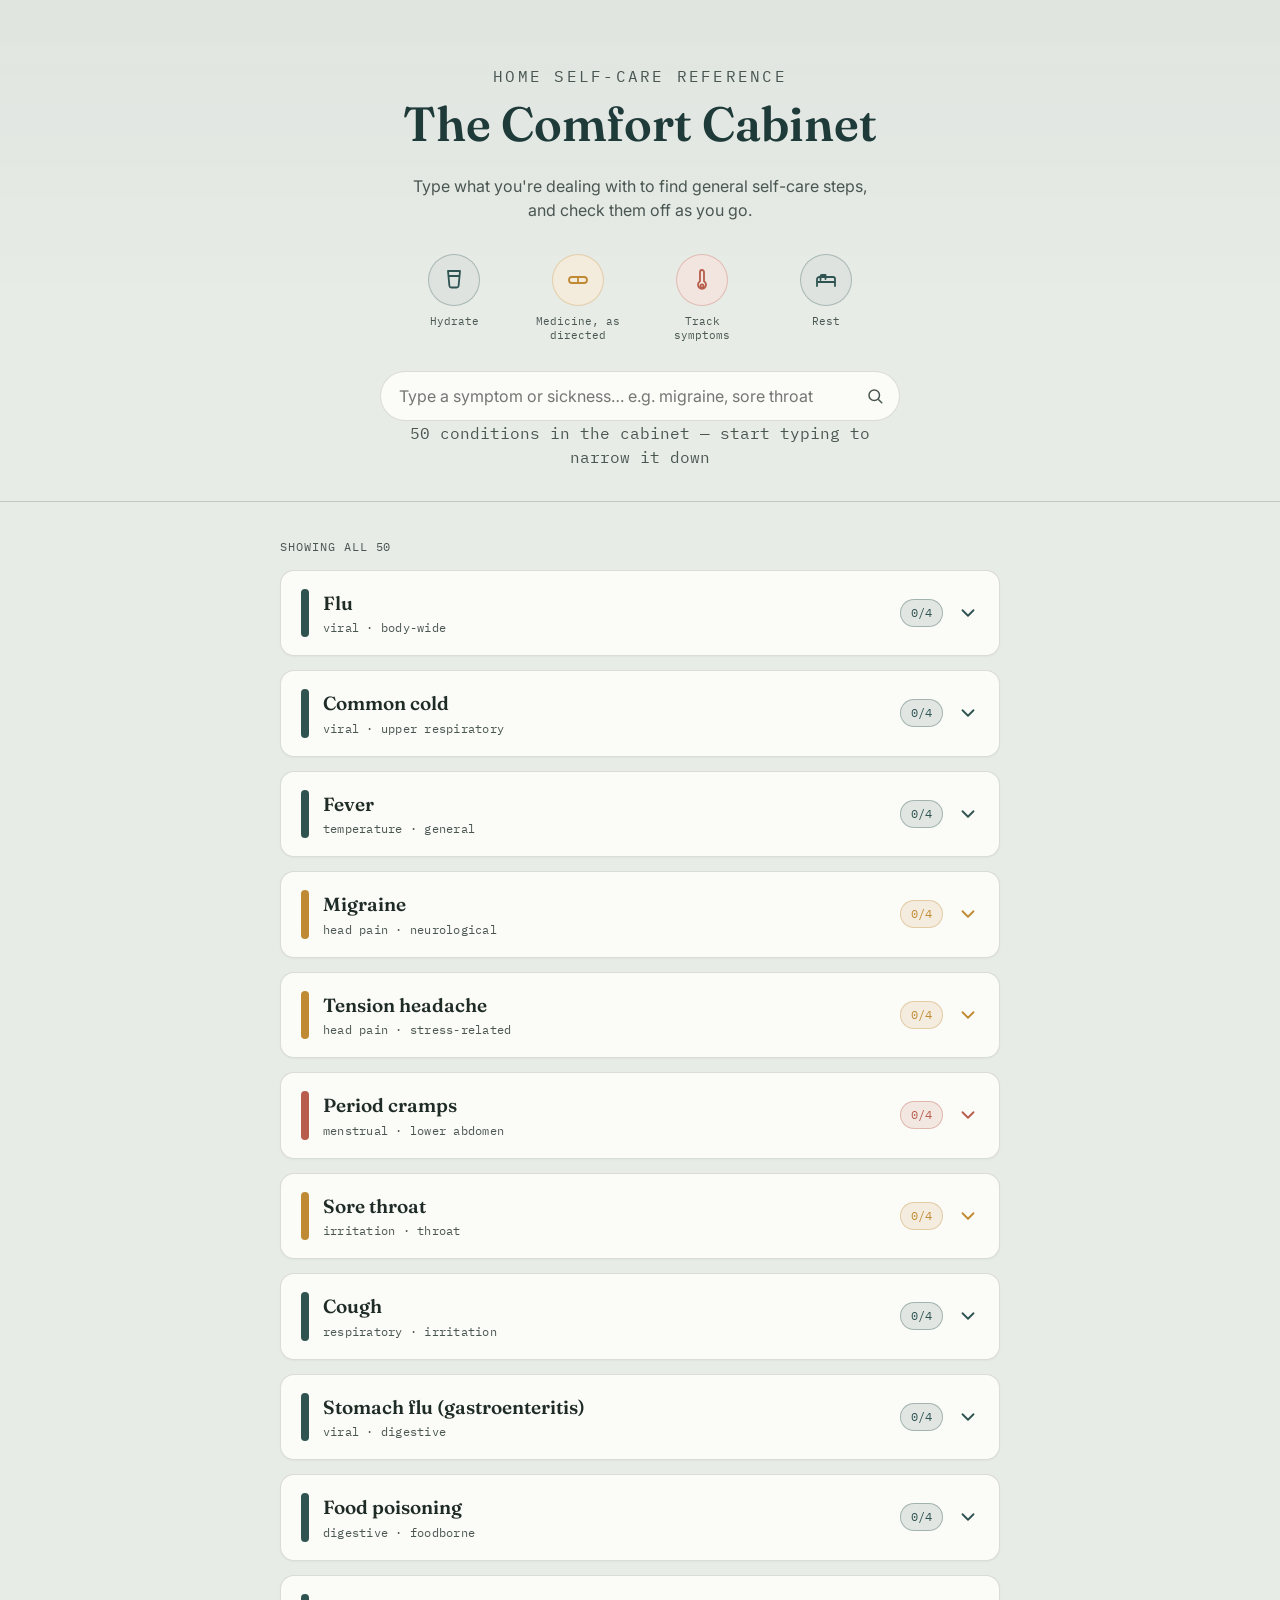
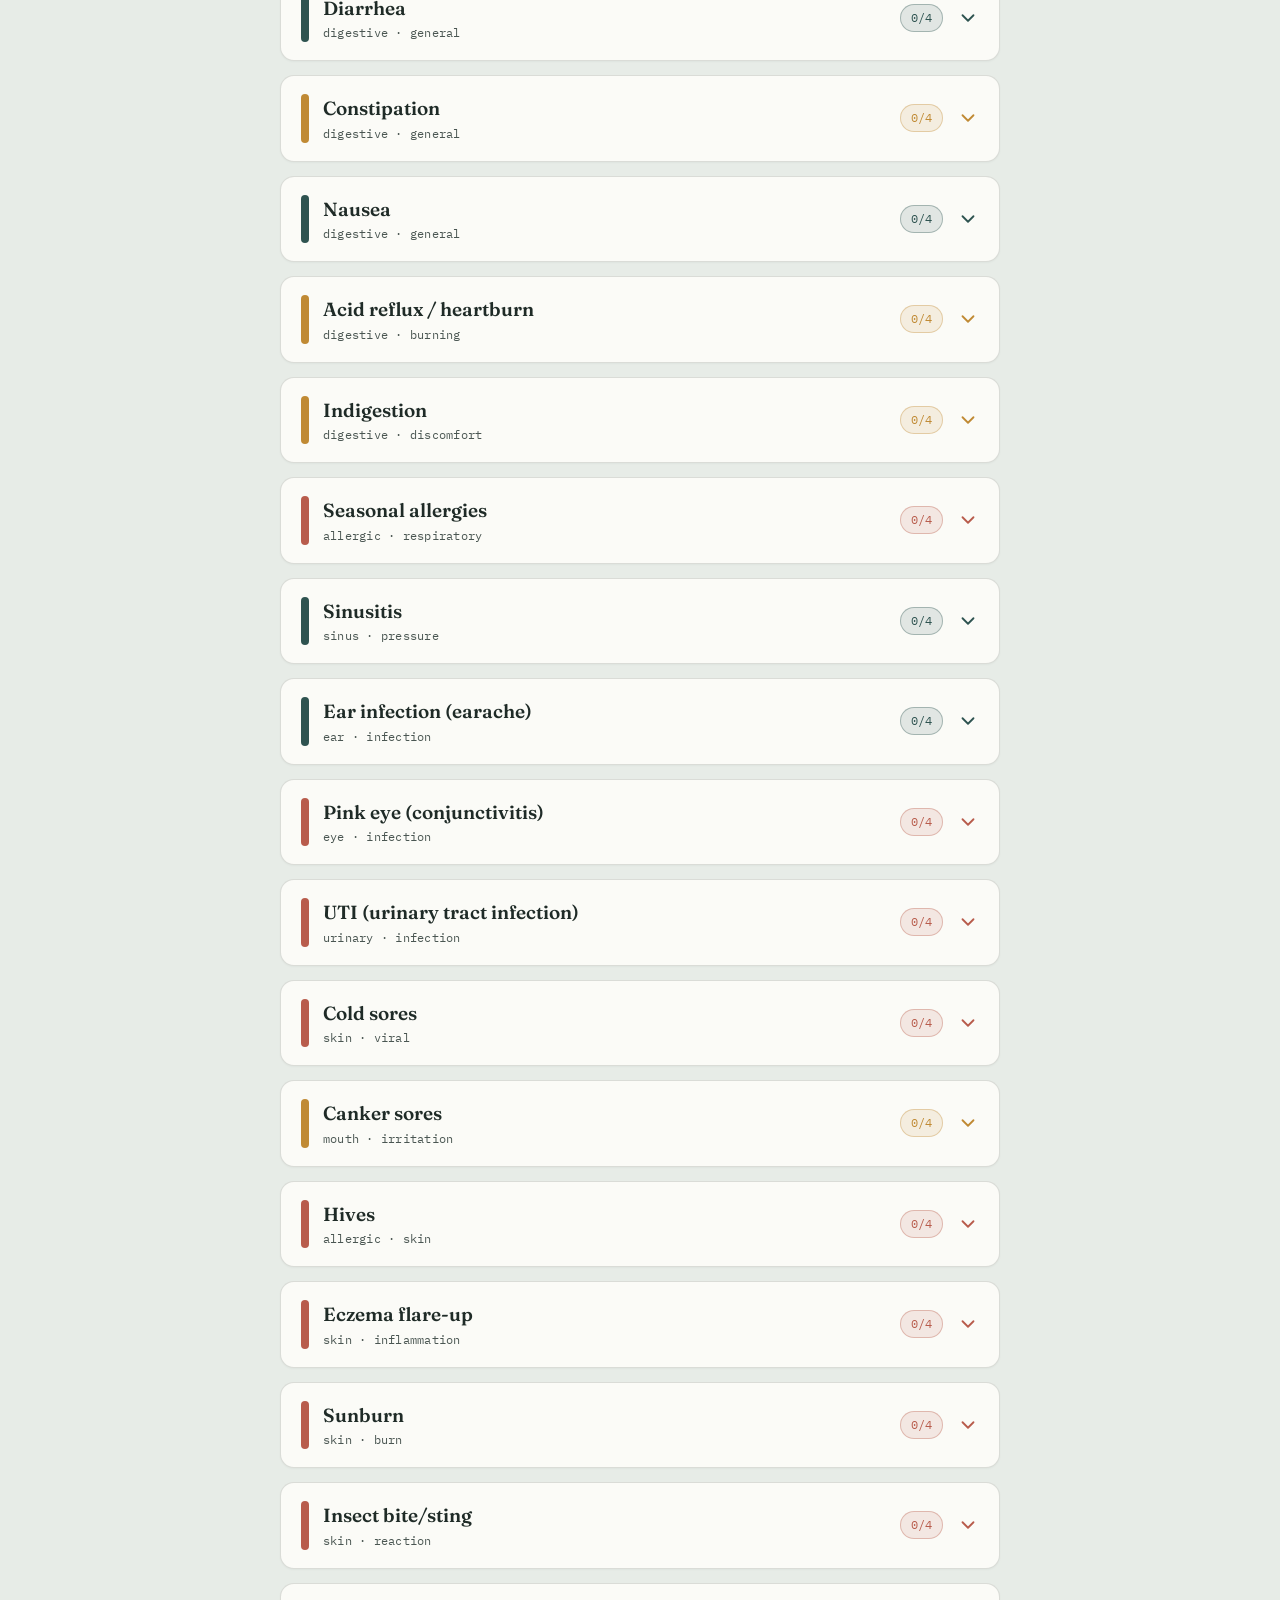
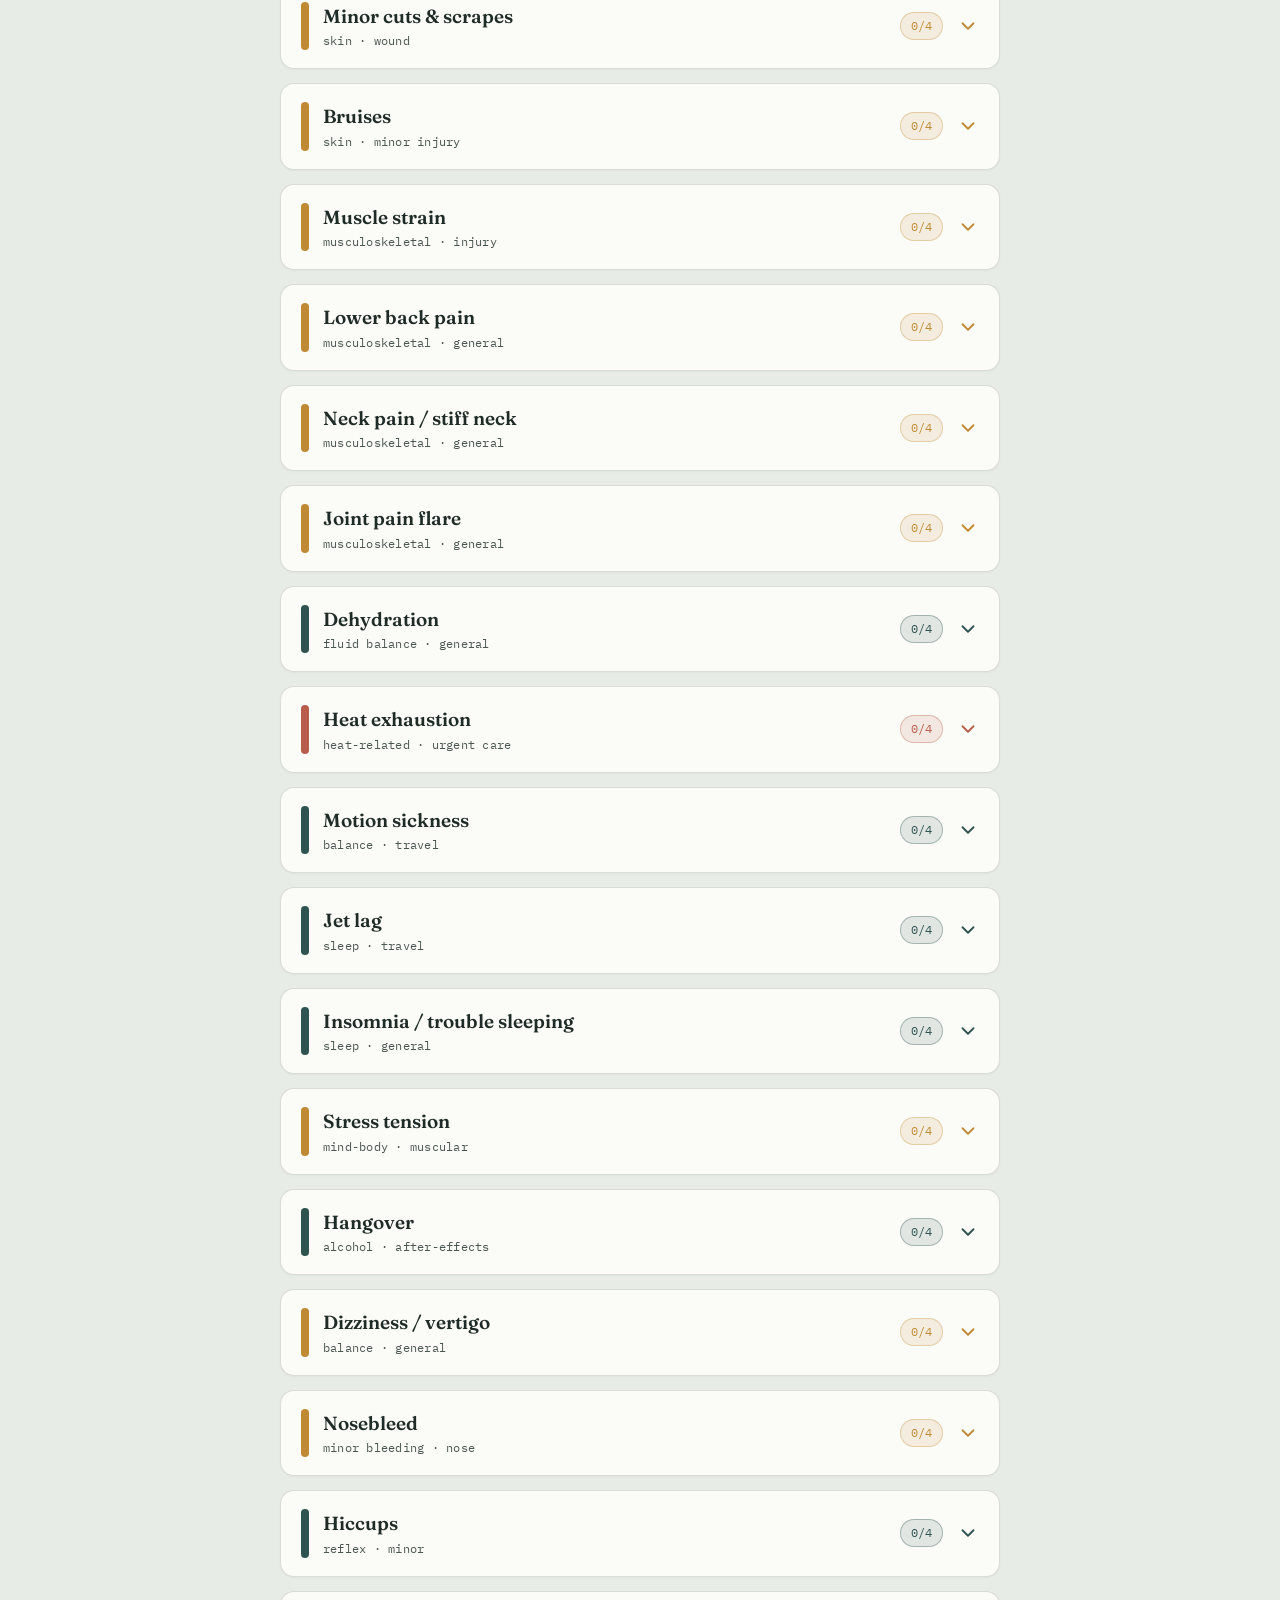
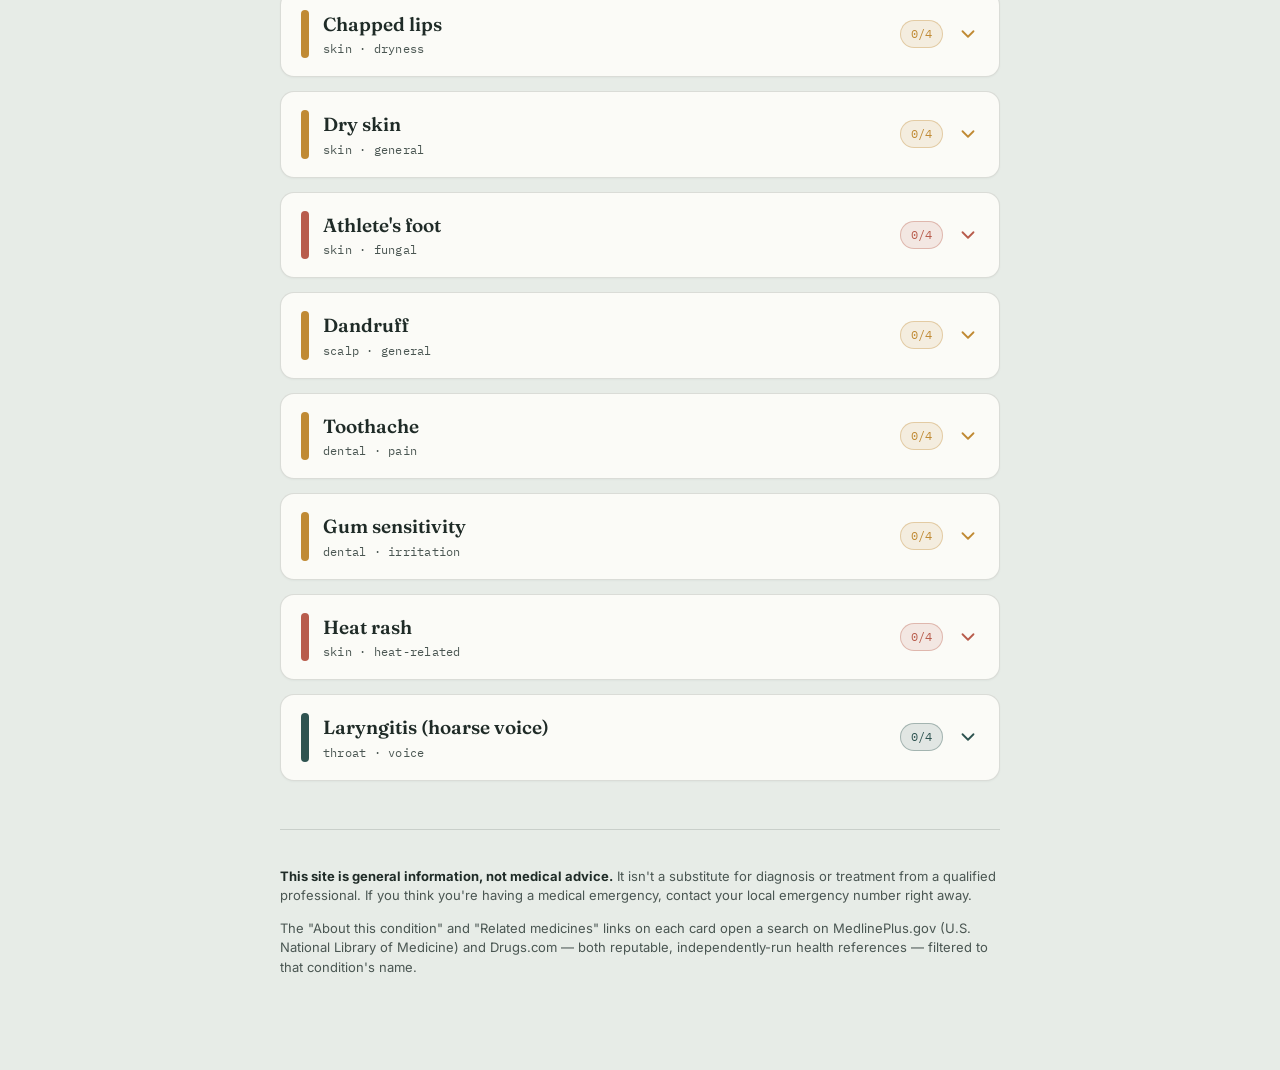
==== index.html @ 26402365 "Rename SICKNESS TIPS.html to index.html" ====
<!DOCTYPE html>
<html lang="en">
<head>
<meta charset="UTF-8">
<meta name="viewport" content="width=device-width, initial-scale=1.0">
<title>The Comfort Cabinet — Everyday Symptom Guide</title>
<link rel="preconnect" href="https://fonts.googleapis.com">
<link rel="preconnect" href="https://fonts.gstatic.com" crossorigin>
<link href="https://fonts.googleapis.com/css2?family=Fraunces:opsz,wght@9..144,400;9..144,600;9..144,700&family=Inter:wght@400;500;600&family=IBM+Plex+Mono:wght@500;600&display=swap" rel="stylesheet">
<style>
  :root{
    --bg:#e7ece7;
    --paper:#fbfbf7;
    --ink:#1f2b27;
    --ink-soft:#4a5652;
    --teal:#2e5350;
    --teal-deep:#1f3b39;
    --mustard:#c08a34;
    --coral:#b85c4c;
    --line: rgba(31,43,39,0.15);
    --radius: 14px;
  }

  *{ box-sizing:border-box; }

  body{
    margin:0;
    background:var(--bg);
    color:var(--ink);
    font-family:'Inter', sans-serif;
    line-height:1.5;
  }

  a{ color:inherit; }

  .wrap{
    max-width:760px;
    margin:0 auto;
    padding:0 20px 80px;
  }

  header.hero{
    padding:64px 20px 32px;
    text-align:center;
    background: linear-gradient(180deg, rgba(31,43,39,0.04), transparent 60%);
    border-bottom:1px solid var(--line);
  }

  .eyebrow{
    font-family:'IBM Plex Mono', monospace;
    font-size:12px;
    letter-spacing:0.14em;
    text-transform:uppercase;
    color:var(--teal);
    margin:0 0 14px;
  }

  h1{
    font-family:'Fraunces', serif;
    font-weight:600;
    font-size:clamp(32px, 6vw, 48px);
    margin:0 0 14px;
    color:var(--teal-deep);
  }

  .hero p{
    max-width:480px;
    margin:0 auto;
    color:var(--ink-soft);
    font-size:16px;
  }

  .hero-icons{
    display:flex;
    justify-content:center;
    gap:28px;
    flex-wrap:wrap;
    margin:32px auto 0;
    max-width:560px;
  }

  .hero-icon{
    display:flex;
    flex-direction:column;
    align-items:center;
    gap:8px;
    width:96px;
  }

  .icon-circle{
    width:52px;
    height:52px;
    border-radius:50%;
    display:flex;
    align-items:center;
    justify-content:center;
    background: color-mix(in srgb, var(--c) 14%, var(--paper));
    border:1px solid color-mix(in srgb, var(--c) 30%, transparent);
    color:var(--c);
  }

  .icon-circle svg{ width:24px; height:24px; }

  .hero-icon-label{
    font-family:'IBM Plex Mono', monospace;
    font-size:11px;
    color:var(--ink-soft);
    text-align:center;
    line-height:1.3;
  }

  .search-wrap{
    max-width:520px;
    margin:28px auto 0;
    position:relative;
  }

  .search-wrap input{
    width:100%;
    font-family:'Inter', sans-serif;
    font-size:16px;
    padding:14px 44px 14px 18px;
    border-radius:999px;
    border:1px solid var(--line);
    background:var(--paper);
    color:var(--ink);
    outline:none;
  }

  .search-wrap input:focus-visible{
    outline:2px solid var(--teal);
    outline-offset:2px;
  }

  .search-wrap svg{
    position:absolute;
    right:16px;
    top:50%;
    transform:translateY(-50%);
    width:18px;
    height:18px;
    color:var(--ink-soft);
    pointer-events:none;
  }

  .search-hint{
    font-family:'IBM Plex Mono', monospace;
    font-size:12px;
    color:var(--ink-soft);
    text-align:center;
    margin:10px 0 0;
  }

  .count-line{
    margin:36px 0 14px;
    font-family:'IBM Plex Mono', monospace;
    font-size:12px;
    text-transform:uppercase;
    letter-spacing:0.08em;
    color:var(--ink-soft);
  }

  .cabinet{
    display:flex;
    flex-direction:column;
    gap:14px;
  }

  .empty-state{
    text-align:center;
    padding:40px 20px;
    color:var(--ink-soft);
    font-family:'IBM Plex Mono', monospace;
    font-size:14px;
    border:1px dashed var(--line);
    border-radius:var(--radius);
    display:none;
  }

  details{
    background:var(--paper);
    border:1px solid var(--line);
    border-radius:var(--radius);
    overflow:hidden;
    box-shadow:0 1px 2px rgba(31,43,39,0.04);
  }

  summary{
    list-style:none;
    cursor:pointer;
    display:flex;
    align-items:center;
    gap:14px;
    padding:18px 20px;
    position:relative;
  }

  summary::-webkit-details-marker{ display:none; }

  summary:focus-visible{
    outline:2px solid var(--teal);
    outline-offset:-2px;
  }

  .tab{
    flex:0 0 auto;
    width:8px;
    align-self:stretch;
    border-radius:4px;
    background:var(--cat, var(--teal));
  }

  .summary-text{ flex:1; min-width:0; }

  .name{
    font-family:'Fraunces', serif;
    font-weight:600;
    font-size:19px;
  }

  .tagline{
    font-family:'IBM Plex Mono', monospace;
    font-size:12px;
    color:var(--ink-soft);
    margin-top:2px;
    letter-spacing:0.02em;
  }

  .progress-badge{
    flex:0 0 auto;
    font-family:'IBM Plex Mono', monospace;
    font-size:12px;
    color:var(--cat, var(--teal));
    background:color-mix(in srgb, var(--cat, var(--teal)) 12%, transparent);
    border:1px solid color-mix(in srgb, var(--cat, var(--teal)) 35%, transparent);
    border-radius:999px;
    padding:4px 10px;
    white-space:nowrap;
  }

  .arrow{
    flex:0 0 auto;
    width:22px;
    height:22px;
    transition:transform 0.2s ease;
    color:var(--cat, var(--teal));
  }

  details[open] .arrow{ transform:rotate(180deg); }
  details[open] summary{ border-bottom:1px solid var(--line); }

  .panel{ padding:20px 20px 24px; }

  .panel h3{
    font-family:'IBM Plex Mono', monospace;
    text-transform:uppercase;
    letter-spacing:0.08em;
    font-size:12px;
    color:var(--cat, var(--teal));
    margin:0 0 10px;
  }

  .steps{
    list-style:none;
    margin:0 0 20px;
    padding:0;
    display:flex;
    flex-direction:column;
    gap:8px;
  }

  .steps li{ margin:0; }

  .steps label{
    display:flex;
    align-items:flex-start;
    gap:10px;
    cursor:pointer;
    font-size:15px;
  }

  .step-icon{
    flex:0 0 auto;
    width:22px;
    height:22px;
    border-radius:6px;
    display:flex;
    align-items:center;
    justify-content:center;
    background: color-mix(in srgb, var(--cat, var(--teal)) 12%, transparent);
    color: var(--cat, var(--teal));
    margin-top:1px;
  }

  .step-icon svg{ width:14px; height:14px; }

  .steps input[type="checkbox"]{
    accent-color:var(--cat, var(--teal));
    width:18px;
    height:18px;
    flex:0 0 auto;
    margin-top:1px;
  }

  .steps input[type="checkbox"]:focus-visible{
    outline:2px solid var(--teal);
    outline-offset:2px;
  }

  .steps span.step-text{ transition:opacity 0.15s ease, text-decoration-color 0.15s ease; }

  .steps input[type="checkbox"]:checked ~ span.step-text{
    text-decoration:line-through;
    text-decoration-color: var(--ink-soft);
    opacity:0.6;
  }

  .duration{
    font-size:14px;
    color:var(--ink-soft);
    margin:0 0 20px;
  }

  .warning{
    background:rgba(184,92,76,0.08);
    border:1px solid rgba(184,92,76,0.35);
    border-radius:10px;
    padding:14px 16px;
  }

  .warning h3{ color:var(--coral); }
  .warning ul{ margin:0; padding-left:20px; }
  .warning li{ margin-bottom:6px; }
  .warning li:last-child{ margin-bottom:0; }

  .resources{
    margin-top:18px;
    display:flex;
    flex-wrap:wrap;
    gap:10px;
  }

  .resource-link{
    display:inline-flex;
    align-items:center;
    gap:7px;
    font-family:'IBM Plex Mono', monospace;
    font-size:12px;
    color:var(--cat, var(--teal));
    background: color-mix(in srgb, var(--cat, var(--teal)) 8%, var(--paper));
    border:1px solid color-mix(in srgb, var(--cat, var(--teal)) 30%, transparent);
    border-radius:999px;
    padding:8px 14px;
    text-decoration:none;
  }

  .resource-link:hover{ background: color-mix(in srgb, var(--cat, var(--teal)) 16%, var(--paper)); }
  .resource-link:focus-visible{ outline:2px solid var(--teal); outline-offset:2px; }
  .resource-link svg{ width:13px; height:13px; flex:0 0 auto; }

  footer{
    margin-top:48px;
    padding-top:24px;
    border-top:1px solid var(--line);
    font-size:13px;
    color:var(--ink-soft);
  }

  footer strong{ color:var(--ink); }

  @media (prefers-reduced-motion: reduce){
    .arrow, .steps span.step-text{ transition:none; }
  }
</style>
</head>
<body>

<header class="hero">
  <p class="eyebrow">Home Self-Care Reference</p>
  <h1>The Comfort Cabinet</h1>
  <p>Type what you're dealing with to find general self-care steps, and check them off as you go.</p>

  <div class="hero-icons">
    <div class="hero-icon">
      <span class="icon-circle" style="--c:var(--teal)"><svg viewBox="0 0 24 24" fill="none" stroke="currentColor" stroke-width="1.8" stroke-linecap="round" stroke-linejoin="round"><path d="M6 3h12l-1.4 14.8a2 2 0 0 1-2 1.7H9.4a2 2 0 0 1-2-1.7L6 3z"/><path d="M7 8h10"/></svg></span>
      <span class="hero-icon-label">Hydrate</span>
    </div>
    <div class="hero-icon">
      <span class="icon-circle" style="--c:var(--mustard)"><svg viewBox="0 0 24 24" fill="none" stroke="currentColor" stroke-width="1.8" stroke-linecap="round" stroke-linejoin="round"><rect x="3" y="9" width="18" height="6" rx="3"/><line x1="12" y1="9" x2="12" y2="15"/></svg></span>
      <span class="hero-icon-label">Medicine, as directed</span>
    </div>
    <div class="hero-icon">
      <span class="icon-circle" style="--c:var(--coral)"><svg viewBox="0 0 24 24" fill="none" stroke="currentColor" stroke-width="1.8" stroke-linecap="round" stroke-linejoin="round"><path d="M14 4a2 2 0 0 0-4 0v9.3a4 4 0 1 0 4 0V4z"/><circle cx="12" cy="18" r="1.6"/></svg></span>
      <span class="hero-icon-label">Track symptoms</span>
    </div>
    <div class="hero-icon">
      <span class="icon-circle" style="--c:var(--teal)"><svg viewBox="0 0 24 24" fill="none" stroke="currentColor" stroke-width="1.8" stroke-linecap="round" stroke-linejoin="round"><path d="M3 18v-6.5A2.5 2.5 0 0 1 5.5 9H19a2 2 0 0 1 2 2v7M3 14h18M6.5 12V8.5A1.5 1.5 0 0 1 8 7h3.5v4"/></svg></span>
      <span class="hero-icon-label">Rest</span>
    </div>
  </div>

  <div class="search-wrap">
    <input id="search" type="text" placeholder="Type a symptom or sickness… e.g. migraine, sore throat" autocomplete="off">
    <svg viewBox="0 0 24 24" fill="none"><circle cx="11" cy="11" r="7" stroke="currentColor" stroke-width="2"/><path d="M21 21l-4-4" stroke="currentColor" stroke-width="2" stroke-linecap="round"/></svg>
  </div>
  <p class="search-hint" id="hint">50 conditions in the cabinet — start typing to narrow it down</p>
</header>

<div class="wrap">
  <p class="count-line" id="count-line">Showing all 50</p>
  <div class="cabinet" id="cabinet"></div>
  <div class="empty-state" id="empty-state">No matches for that. Try a different word, or browse the full list by clearing the search.</div>

  <footer>
    <p><strong>This site is general information, not medical advice.</strong> It isn't a substitute for diagnosis or treatment from a qualified professional. If you think you're having a medical emergency, contact your local emergency number right away.</p>
    <p>The "About this condition" and "Related medicines" links on each card open a search on MedlinePlus.gov (U.S. National Library of Medicine) and Drugs.com — both reputable, independently-run health references — filtered to that condition's name.</p>
  </footer>
</div>

<script>
const conditions = [
  {name:"Flu", tag:"viral · body-wide", cat:"var(--teal)", steps:["Rest as much as you can","Sip water, broth, or electrolyte drinks often","Take a fever/pain reliever per the label if needed","Keep warm and away from others while contagious"], duration:"Worst in days 2–3, improves within a week", flags:["Trouble breathing or chest pain","Symptoms return worse after improving","You're pregnant, elderly, very young, or have a chronic condition"]},
  {name:"Common cold", tag:"viral · upper respiratory", cat:"var(--teal)", steps:["Rest and drink fluids","Use a saline spray or rinse for congestion","Try lozenges or warm tea with honey","Run a humidifier at night"], duration:"Usually resolves in 7–10 days", flags:["Symptoms last beyond 10 days","High fever or facial/sinus pain","Symptoms worsen after improving"]},
  {name:"Fever", tag:"temperature · general", cat:"var(--teal)", steps:["Rest and drink fluids regularly","Dress lightly, keep the room cool","Try a lukewarm sponge bath for comfort","Use a fever reducer per the label if uncomfortable"], duration:"Most everyday fevers ease within a few days", flags:["Very high, or lasts more than 3 days","Stiff neck, rash, confusion, or breathing trouble","Any fever in an infant under 3 months"]},
  {name:"Migraine", tag:"head pain · neurological", cat:"var(--mustard)", steps:["Rest in a dark, quiet room early","Apply a cold compress to head or neck","Stay hydrated and eat something light","Note possible triggers (food, sleep, stress)"], duration:"A single episode can last hours to about a day", flags:["Worst headache of your life, sudden onset","Fever, stiff neck, confusion, vision loss, weakness","Becoming more frequent or severe"]},
  {name:"Tension headache", tag:"head pain · stress-related", cat:"var(--mustard)", steps:["Rest your eyes and step away from screens","Gently stretch neck and shoulders","Apply a warm or cold compress, whichever helps","Stay hydrated and check you've eaten"], duration:"Usually eases within a few hours", flags:["Sudden, severe, \"worst ever\" headache","Comes with vision changes or confusion","Happens daily or is worsening"]},
  {name:"Period cramps", tag:"menstrual · lower abdomen", cat:"var(--coral)", steps:["Use a heating pad on lower belly or back","Try gentle stretching or light movement","Take a pain reliever early, as directed","Cut back on caffeine and salty food"], duration:"Worst on day 1–2, easing after", flags:["Pain disrupts daily life every cycle","Bleeding unusually heavy or pain outside your period","Pain suddenly much worse than usual"]},
  {name:"Sore throat", tag:"irritation · throat", cat:"var(--mustard)", steps:["Gargle warm salt water a few times a day","Sip warm tea with honey","Use throat lozenges between drinks","Rest your voice"], duration:"Usually eases in a few days to a week", flags:["Severe pain, trouble swallowing or breathing","High fever or rash","Lasts more than a week"]},
  {name:"Cough", tag:"respiratory · irritation", cat:"var(--teal)", steps:["Stay hydrated to thin mucus","Try honey in warm water or tea (not for infants)","Use a humidifier at night","Prop yourself up slightly while sleeping"], duration:"Often lingers 1–3 weeks after a cold", flags:["Coughing up blood","Shortness of breath or wheezing","Lasts more than 3 weeks"]},
  {name:"Stomach flu (gastroenteritis)", tag:"viral · digestive", cat:"var(--teal)", steps:["Sip clear fluids slowly and often","Rest your gut with bland foods once tolerated","Avoid dairy, caffeine, and greasy food for now","Wash hands often to avoid spreading it"], duration:"Usually improves within 1–3 days", flags:["Signs of dehydration (very dry mouth, dizziness)","Blood in vomit or stool","Symptoms last more than a few days"]},
  {name:"Food poisoning", tag:"digestive · foodborne", cat:"var(--teal)", steps:["Stop eating the suspected food","Sip water or an electrolyte drink often","Rest and let your stomach settle","Ease back into bland foods gradually"], duration:"Symptoms often pass within 24–48 hours", flags:["Signs of dehydration","High fever or bloody stool","Symptoms last more than 2 days"]},
  {name:"Diarrhea", tag:"digestive · general", cat:"var(--teal)", steps:["Drink fluids often to replace losses","Eat bland, low-fiber foods (rice, toast, banana)","Avoid dairy, caffeine, and very fatty foods","Wash hands frequently"], duration:"Usually settles within a few days", flags:["Signs of dehydration","Blood in stool or severe abdominal pain","Lasts more than a few days"]},
  {name:"Constipation", tag:"digestive · general", cat:"var(--mustard)", steps:["Drink more water through the day","Add fiber gradually (fruit, veg, whole grains)","Get some gentle movement or walking in","Don't delay when you feel the urge"], duration:"Often improves within a few days of these changes", flags:["Severe abdominal pain or bloating","Blood in stool","No improvement after several days"]},
  {name:"Nausea", tag:"digestive · general", cat:"var(--teal)", steps:["Sip clear fluids slowly","Try small amounts of bland food (crackers, toast)","Get fresh air and sit upright","Avoid strong smells and greasy food"], duration:"Often eases within a few hours", flags:["Can't keep any fluids down","Severe abdominal pain","Signs of dehydration"]},
  {name:"Acid reflux / heartburn", tag:"digestive · burning", cat:"var(--mustard)", steps:["Avoid lying down right after eating","Eat smaller, less spicy/fatty meals","Prop your head up slightly when sleeping","Loosen tight clothing around the waist"], duration:"Occasional episodes usually settle within hours", flags:["Chest pain with shortness of breath","Happens more than twice a week","Trouble swallowing or unexplained weight loss"]},
  {name:"Indigestion", tag:"digestive · discomfort", cat:"var(--mustard)", steps:["Eat slowly and in smaller portions","Avoid rich, fatty, or spicy food for now","Stay upright for a while after eating","Cut back on caffeine and alcohol"], duration:"Usually settles within a few hours", flags:["Persistent pain, or pain spreading to arm/jaw","Vomiting blood or dark stools","Symptoms keep recurring"]},
  {name:"Seasonal allergies", tag:"allergic · respiratory", cat:"var(--coral)", steps:["Track pollen counts and stay in when high","Rinse sinuses with a saline rinse","Keep windows closed, shower after being outside","An antihistamine may help — check the label"], duration:"Symptoms track with your triggers and season", flags:["Wheezing or trouble breathing","Swelling of face, lips, or throat","Symptoms not improving with usual measures"]},
  {name:"Sinusitis", tag:"sinus · pressure", cat:"var(--teal)", steps:["Use a saline rinse to clear passages","Apply a warm compress over your sinuses","Stay hydrated and rest","Sleep with your head slightly elevated"], duration:"Often resolves within 10 days", flags:["Severe facial pain or swelling","High fever","Symptoms lasting beyond 10 days"]},
  {name:"Ear infection (earache)", tag:"ear · infection", cat:"var(--teal)", steps:["Apply a warm compress to the ear","Rest and stay upright when possible","Avoid inserting anything into the ear canal","Use pain relief as directed if needed"], duration:"Mild cases often ease within a few days", flags:["Severe pain or fluid/discharge from the ear","Hearing loss","Fever with the earache"]},
  {name:"Pink eye (conjunctivitis)", tag:"eye · infection", cat:"var(--coral)", steps:["Gently clean discharge with a warm, damp cloth","Wash hands often and avoid touching your eyes","Don't share towels or pillowcases","Skip contact lenses until it clears"], duration:"Often clears within a week to 10 days", flags:["Significant pain or vision changes","Intense redness with light sensitivity","No improvement after a week"]},
  {name:"UTI (urinary tract infection)", tag:"urinary · infection", cat:"var(--coral)", steps:["Drink plenty of water","Urinate often and don't hold it in","Avoid irritants like caffeine and alcohol for now","Track your symptoms in case you need a doctor visit"], duration:"Mild symptoms may ease briefly, but most UTIs need treatment", flags:["Fever, back or side pain","Blood in urine","Symptoms not improving quickly"]},
  {name:"Cold sores", tag:"skin · viral", cat:"var(--coral)", steps:["Avoid touching or picking at the area","Apply a cool compress for comfort","Keep the area clean and dry","Avoid sharing lip products or utensils"], duration:"Usually heals within 1–2 weeks", flags:["Spreads near the eyes","Doesn't heal after 2 weeks","Frequent recurrences"]},
  {name:"Canker sores", tag:"mouth · irritation", cat:"var(--mustard)", steps:["Rinse with warm salt water","Avoid spicy, acidic, or rough-textured foods","Keep the area clean","Give it time — most heal on their own"], duration:"Typically heals in 1–2 weeks", flags:["Unusually large or very painful sores","Lasts more than 2–3 weeks","Comes with fever or spreads"]},
  {name:"Hives", tag:"allergic · skin", cat:"var(--coral)", steps:["Try to identify and avoid the trigger","Apply a cool compress to itchy areas","Wear loose, breathable clothing","An antihistamine may help — check the label"], duration:"Often fades within a day, though some cases linger", flags:["Swelling of face, lips, tongue, or throat","Trouble breathing","Hives lasting more than a few days"]},
  {name:"Eczema flare-up", tag:"skin · inflammation", cat:"var(--coral)", steps:["Moisturize frequently with a fragrance-free cream","Avoid known triggers (harsh soap, wool, sweat)","Keep showers short and lukewarm","Avoid scratching — pat, don't rub"], duration:"Flares can take days to weeks to settle", flags:["Signs of infection (pus, warmth, spreading redness)","Widespread or worsening despite care","Significant sleep disruption"]},
  {name:"Sunburn", tag:"skin · burn", cat:"var(--coral)", steps:["Get out of the sun right away","Cool the skin with a cool (not icy) compress","Moisturize with a gentle, fragrance-free lotion","Stay hydrated"], duration:"Mild burns usually improve within a few days", flags:["Blistering over a large area","Fever, chills, or dizziness","Signs of dehydration"]},
  {name:"Insect bite/sting", tag:"skin · reaction", cat:"var(--coral)", steps:["Clean the area with soap and water","Apply a cold compress to reduce swelling","Avoid scratching to prevent infection","Watch for changes over the next day"], duration:"Mild reactions typically settle within a few days", flags:["Spreading redness or swelling away from the site","Signs of allergic reaction (hives, trouble breathing)","Signs of infection"]},
  {name:"Minor cuts & scrapes", tag:"skin · wound", cat:"var(--mustard)", steps:["Rinse the wound with clean water","Apply gentle pressure to stop any bleeding","Cover with a clean bandage","Keep it clean and change the dressing daily"], duration:"Most minor wounds heal within a week or two", flags:["Bleeding won't stop after firm pressure","Signs of infection (redness, warmth, pus)","Deep, gaping, or dirty wound"]},
  {name:"Bruises", tag:"skin · minor injury", cat:"var(--mustard)", steps:["Apply a cold compress soon after the bump","Rest and elevate the area if possible","Switch to gentle heat after a day or two","Give it time — most fade in 1–2 weeks"], duration:"Usually fades within two weeks", flags:["Bruising for no clear reason","Doesn't fade after 2 weeks","Severe swelling or pain"]},
  {name:"Muscle strain", tag:"musculoskeletal · injury", cat:"var(--mustard)", steps:["Rest the area and avoid re-aggravating it","Apply ice for the first day or two","Gently move once acute pain eases","Consider a light compression wrap"], duration:"Mild strains often improve within a couple of weeks", flags:["Can't bear weight or move the area","Significant swelling or bruising","No improvement after a couple of weeks"]},
  {name:"Lower back pain", tag:"musculoskeletal · general", cat:"var(--mustard)", steps:["Keep gently moving rather than staying still","Alternate ice and heat for comfort","Maintain good posture when sitting","Avoid heavy lifting until it settles"], duration:"Most mild cases ease within a few weeks", flags:["Numbness, tingling, or weakness in the legs","Loss of bladder or bowel control","Pain after a fall or injury"]},
  {name:"Neck pain / stiff neck", tag:"musculoskeletal · general", cat:"var(--mustard)", steps:["Apply heat to loosen tight muscles","Gently stretch and move within comfort","Check your pillow and sleep posture","Take breaks from screens to avoid slouching"], duration:"Usually improves within a week", flags:["Neck stiffness with fever and headache","Numbness or weakness in an arm","Pain after an injury or fall"]},
  {name:"Joint pain flare", tag:"musculoskeletal · general", cat:"var(--mustard)", steps:["Rest the joint but keep gentle movement going","Alternate ice and heat, whichever feels better","Support the joint if needed (brace, cushion)","Ease back into activity gradually"], duration:"Flares often settle within days to weeks", flags:["Significant swelling, redness, or warmth","Sudden inability to move the joint","Fever alongside joint pain"]},
  {name:"Dehydration", tag:"fluid balance · general", cat:"var(--teal)", steps:["Sip water or an electrolyte drink steadily","Rest in a cool place","Avoid alcohol and caffeine for now","Eat water-rich foods if you can (fruit, soup)"], duration:"Mild dehydration often improves within hours of rehydrating", flags:["Confusion, dizziness, or fainting","Very little or no urination","Rapid heartbeat"]},
  {name:"Heat exhaustion", tag:"heat-related · urgent care", cat:"var(--coral)", steps:["Move to a cool or shaded place right away","Loosen clothing and cool the skin (damp cloth, fan)","Sip water slowly","Rest until you feel steady"], duration:"Should improve within 30–60 minutes of cooling down", flags:["Confusion, fainting, or very high body temperature","Stops sweating despite the heat","Symptoms not improving after cooling down"]},
  {name:"Motion sickness", tag:"balance · travel", cat:"var(--teal)", steps:["Focus on a fixed point on the horizon","Get fresh air if possible","Avoid reading or screens while moving","Choose a seat with less motion"], duration:"Usually passes once the motion stops", flags:["Severe, persistent vomiting","Signs of dehydration","Doesn't improve after the trip ends"]},
  {name:"Jet lag", tag:"sleep · travel", cat:"var(--teal)", steps:["Get sunlight exposure at your new local time","Adjust meal and sleep times gradually","Stay hydrated during travel","Avoid heavy caffeine or alcohol close to bedtime"], duration:"Often takes about a day to adjust per time zone crossed", flags:["Sleep problems continue well after adjusting","It's significantly affecting daily functioning","You have a pre-existing sleep condition it's aggravating"]},
  {name:"Insomnia / trouble sleeping", tag:"sleep · general", cat:"var(--teal)", steps:["Keep a consistent sleep and wake time","Avoid screens and caffeine close to bedtime","Keep the bedroom cool, dark, and quiet","Get up and do something calm if you can't sleep"], duration:"Occasional bad nights are normal", flags:["Trouble sleeping most nights for weeks","It's affecting your daily functioning","It's paired with other symptoms worth checking"]},
  {name:"Stress tension", tag:"mind-body · muscular", cat:"var(--mustard)", steps:["Try slow, deep breathing for a few minutes","Take a short walk or gentle movement break","Step away from the trigger if you can","Talk it through with someone you trust"], duration:"Physical tension often eases once the stressor passes", flags:["Tension is constant and not easing","It's affecting sleep, eating, or daily life","You'd like extra support — a doctor or counselor can help"]},
  {name:"Hangover", tag:"alcohol · after-effects", cat:"var(--teal)", steps:["Rehydrate with water or an electrolyte drink","Eat something easy on the stomach","Rest as much as you can","Give it time — most hangovers pass within a day"], duration:"Usually resolves within 24 hours", flags:["Severe vomiting or inability to keep fluids down","Confusion or difficulty waking","Signs of alcohol poisoning need emergency care"]},
  {name:"Dizziness / vertigo", tag:"balance · general", cat:"var(--mustard)", steps:["Sit or lie down until it passes","Move slowly when changing position","Stay hydrated","Avoid driving or operating machinery until it clears"], duration:"Brief episodes often pass within minutes", flags:["Comes with chest pain, slurred speech, or weakness","Severe, sudden, or with a bad headache","Doesn't improve or keeps recurring"]},
  {name:"Nosebleed", tag:"minor bleeding · nose", cat:"var(--mustard)", steps:["Sit up and lean slightly forward","Pinch the soft part of your nose for 10–15 minutes","Avoid blowing your nose for a few hours after","Apply a cold compress to the bridge of your nose"], duration:"Most stop within 15–20 minutes", flags:["Doesn't stop after 20 minutes of pressure","Heavy bleeding or follows a head injury","Frequent, unexplained nosebleeds"]},
  {name:"Hiccups", tag:"reflex · minor", cat:"var(--teal)", steps:["Try holding your breath for a short count","Sip cold water slowly","Breathe into a paper bag briefly","Give it a few minutes — most stop on their own"], duration:"Usually stop within minutes to a couple of hours", flags:["Lasts more than 48 hours","Comes with chest pain or trouble breathing","Interferes significantly with eating or sleeping"]},
  {name:"Chapped lips", tag:"skin · dryness", cat:"var(--mustard)", steps:["Apply a fragrance-free lip balm often","Stay hydrated","Avoid licking your lips (it dries them further)","Use a humidifier in dry weather"], duration:"Usually improves within a few days of consistent care", flags:["Cracking that bleeds or won't heal","Signs of infection","Persistent despite regular care"]},
  {name:"Dry skin", tag:"skin · general", cat:"var(--mustard)", steps:["Moisturize right after bathing while skin is damp","Use lukewarm, not hot, water when washing","Choose a fragrance-free, gentle moisturizer","Run a humidifier in dry conditions"], duration:"Usually improves within a couple of weeks of consistent care", flags:["Cracking, bleeding, or signs of infection","Intense itching disrupting sleep","No improvement despite regular care"]},
  {name:"Athlete's foot", tag:"skin · fungal", cat:"var(--coral)", steps:["Keep feet clean and thoroughly dry, especially between toes","Wear breathable shoes and moisture-wicking socks","Change socks daily","An antifungal cream may help — check the label"], duration:"Often improves within a couple of weeks of consistent care", flags:["Spreading redness, swelling, or pus","No improvement after a few weeks","Diabetes or circulation issues make foot care more important"]},
  {name:"Dandruff", tag:"scalp · general", cat:"var(--mustard)", steps:["Wash hair regularly with a gentle shampoo","Try an anti-dandruff shampoo a few times a week","Avoid very hot water on the scalp","Manage stress where you can — it can be a trigger"], duration:"Often improves within a few weeks of consistent care", flags:["Scalp is red, swollen, or painful","Significant hair loss alongside it","No improvement with regular shampooing"]},
  {name:"Toothache", tag:"dental · pain", cat:"var(--mustard)", steps:["Rinse your mouth with warm salt water","Gently floss to rule out trapped food","Apply a cold compress to the outside of the cheek","Avoid very hot, cold, or sugary food on that side"], duration:"Mild sensitivity may ease in a day, but persistent pain usually needs a dentist", flags:["Severe or throbbing pain","Swelling of the face or gums","Fever alongside the toothache"]},
  {name:"Gum sensitivity", tag:"dental · irritation", cat:"var(--mustard)", steps:["Switch to a soft-bristled toothbrush","Rinse with warm salt water","Be gentle when brushing and flossing","Keep up regular oral hygiene"], duration:"Mild sensitivity often eases within a week or two", flags:["Bleeding gums that don't improve","Swelling, pus, or persistent pain","Loose teeth"]},
  {name:"Heat rash", tag:"skin · heat-related", cat:"var(--coral)", steps:["Move to a cooler, drier environment","Keep the area clean and dry","Wear loose, breathable clothing","Avoid heavy creams or ointments that trap heat"], duration:"Usually clears within a few days once cooled down", flags:["Signs of infection (pus, increasing pain, swelling)","Fever alongside the rash","Doesn't improve after a few days"]},
  {name:"Laryngitis (hoarse voice)", tag:"throat · voice", cat:"var(--teal)", steps:["Rest your voice as much as possible","Stay hydrated and sip warm fluids","Use a humidifier","Avoid whispering — it can strain your voice more than talking"], duration:"Often improves within a week or two", flags:["Lasts more than 2–3 weeks","Coughing up blood","Difficulty breathing or swallowing"]}
];

const cabinet = document.getElementById('cabinet');
const emptyState = document.getElementById('empty-state');
const countLine = document.getElementById('count-line');
const searchInput = document.getElementById('search');
const hint = document.getElementById('hint');

const ICONS = {
  water: '<svg viewBox="0 0 24 24" fill="none" stroke="currentColor" stroke-width="1.8" stroke-linecap="round" stroke-linejoin="round"><path d="M6 3h12l-1.4 14.8a2 2 0 0 1-2 1.7H9.4a2 2 0 0 1-2-1.7L6 3z"/><path d="M7 8h10"/></svg>',
  pill: '<svg viewBox="0 0 24 24" fill="none" stroke="currentColor" stroke-width="1.8" stroke-linecap="round" stroke-linejoin="round"><rect x="3" y="9" width="18" height="6" rx="3"/><line x1="12" y1="9" x2="12" y2="15"/></svg>',
  ice: '<svg viewBox="0 0 24 24" fill="none" stroke="currentColor" stroke-width="1.8" stroke-linecap="round" stroke-linejoin="round"><rect x="4" y="4" width="16" height="16" rx="2"/><path d="M4 10h16M10 4v16"/></svg>',
  heat: '<svg viewBox="0 0 24 24" fill="none" stroke="currentColor" stroke-width="1.8" stroke-linecap="round" stroke-linejoin="round"><path d="M12 2.5c1.2 4-2.6 5.3-2.6 9.3a4.6 4.6 0 0 0 9.2 0c0-2-1-3.2-2-4.2.1 2-1 2.9-1.8 2 .9-2.8-.9-4.8-2.8-7.1z"/></svg>',
  bed: '<svg viewBox="0 0 24 24" fill="none" stroke="currentColor" stroke-width="1.8" stroke-linecap="round" stroke-linejoin="round"><path d="M3 18v-6.5A2.5 2.5 0 0 1 5.5 9H19a2 2 0 0 1 2 2v7M3 14h18M6.5 12V8.5A1.5 1.5 0 0 1 8 7h3.5v4"/></svg>',
  wash: '<svg viewBox="0 0 24 24" fill="none" stroke="currentColor" stroke-width="1.8" stroke-linecap="round" stroke-linejoin="round"><path d="M12 3c2.8 3.6 5.5 6.9 5.5 10a5.5 5.5 0 0 1-11 0c0-3.1 2.7-6.4 5.5-10z"/></svg>',
  leaf: '<svg viewBox="0 0 24 24" fill="none" stroke="currentColor" stroke-width="1.8" stroke-linecap="round" stroke-linejoin="round"><path d="M5 21c8-1 13-6 14-14-8 1-13 6-14 14z"/><path d="M5 21c2-4.5 5-7.5 9-9.5"/></svg>',
  link: '<svg viewBox="0 0 24 24" fill="none" stroke="currentColor" stroke-width="1.8" stroke-linecap="round" stroke-linejoin="round"><path d="M18 13v6a2 2 0 0 1-2 2H5a2 2 0 0 1-2-2V8a2 2 0 0 1 2-2h6"/><path d="M15 3h6v6"/><path d="M10 14L21 3"/></svg>'
};

function iconFor(text){
  const t = text.toLowerCase();
  if(/water|fluid|hydrat|drink|sip/.test(t)) return ICONS.water;
  if(/ice|cold compress|cool compress|cold\b/.test(t)) return ICONS.ice;
  if(/heat|warm/.test(t)) return ICONS.heat;
  if(/pill|reliever|medication|antihistamine|antifungal|cream|balm|lotion|shampoo|label/.test(t)) return ICONS.pill;
  if(/rest|sleep|bed/.test(t)) return ICONS.bed;
  if(/rinse|gargle|wash|clean|shower|bath|moisturiz/.test(t)) return ICONS.wash;
  return ICONS.leaf;
}

function stepsHTML(condIdx, steps){
  return steps.map((s, i) => `
    <li>
      <label>
        <input type="checkbox" id="chk-${condIdx}-${i}">
        <span class="step-icon">${iconFor(s)}</span>
        <span class="step-text">${s}</span>
      </label>
    </li>`).join('');
}

function flagsHTML(flags){
  return flags.map(f => `<li>${f}</li>`).join('');
}

function resourcesHTML(name){
  const q = encodeURIComponent(name.replace(/\s*\([^)]*\)/g, '').trim());
  const infoUrl = `https://www.google.com/search?q=site:medlineplus.gov+${q}`;
  const medUrl = `https://www.google.com/search?q=site:drugs.com+${q}`;
  return `
    <div class="resources">
      <a class="resource-link" href="${infoUrl}" target="_blank" rel="noopener noreferrer">${ICONS.link} About this condition (MedlinePlus)</a>
      <a class="resource-link" href="${medUrl}" target="_blank" rel="noopener noreferrer">${ICONS.link} Related medicines (Drugs.com)</a>
    </div>`;
}

function cardHTML(c, idx){
  return `
  <details style="--cat:${c.cat}" data-idx="${idx}">
    <summary>
      <span class="tab"></span>
      <span class="summary-text">
        <div class="name">${c.name}</div>
        <div class="tagline">${c.tag}</div>
      </span>
      <span class="progress-badge" data-progress="${idx}">0/${c.steps.length}</span>
      <svg class="arrow" viewBox="0 0 24 24" fill="none"><path d="M6 9l6 6 6-6" stroke="currentColor" stroke-width="2" stroke-linecap="round" stroke-linejoin="round"/></svg>
    </summary>
    <div class="panel">
      <h3>Self-care</h3>
      <ul class="steps">${stepsHTML(idx, c.steps)}</ul>
      <p class="duration">${c.duration}</p>
      <div class="warning">
        <h3>See a doctor if</h3>
        <ul>${flagsHTML(c.flags)}</ul>
      </div>
      ${resourcesHTML(c.name)}
    </div>
  </details>`;
}

function render(list){
  if(list.length === 0){
    cabinet.innerHTML = '';
    emptyState.style.display = 'block';
    countLine.textContent = 'No matches';
    return;
  }
  emptyState.style.display = 'none';
  cabinet.innerHTML = list.map(({c, idx}) => cardHTML(c, idx)).join('');
  countLine.textContent = list.length === conditions.length
    ? `Showing all ${conditions.length}`
    : `Showing ${list.length} of ${conditions.length}`;
}

function filterConditions(query){
  const q = query.trim().toLowerCase();
  const indexed = conditions.map((c, idx) => ({c, idx}));
  if(!q) return indexed;
  return indexed.filter(({c}) =>
    c.name.toLowerCase().includes(q) || c.tag.toLowerCase().includes(q)
  );
}

searchInput.addEventListener('input', (e) => {
  const results = filterConditions(e.target.value);
  render(results);
  hint.textContent = e.target.value.trim()
    ? `${results.length} match${results.length === 1 ? '' : 'es'} for "${e.target.value.trim()}"`
    : '50 conditions in the cabinet — start typing to narrow it down';
});

cabinet.addEventListener('change', (e) => {
  if(e.target.type !== 'checkbox') return;
  const details = e.target.closest('details');
  if(!details) return;
  const idx = details.dataset.idx;
  const boxes = details.querySelectorAll('input[type="checkbox"]');
  const checked = details.querySelectorAll('input[type="checkbox"]:checked').length;
  const badge = details.querySelector(`[data-progress="${idx}"]`);
  if(badge) badge.textContent = `${checked}/${boxes.length}`;
});

render(filterConditions(''));
</script>

</body>
</html>
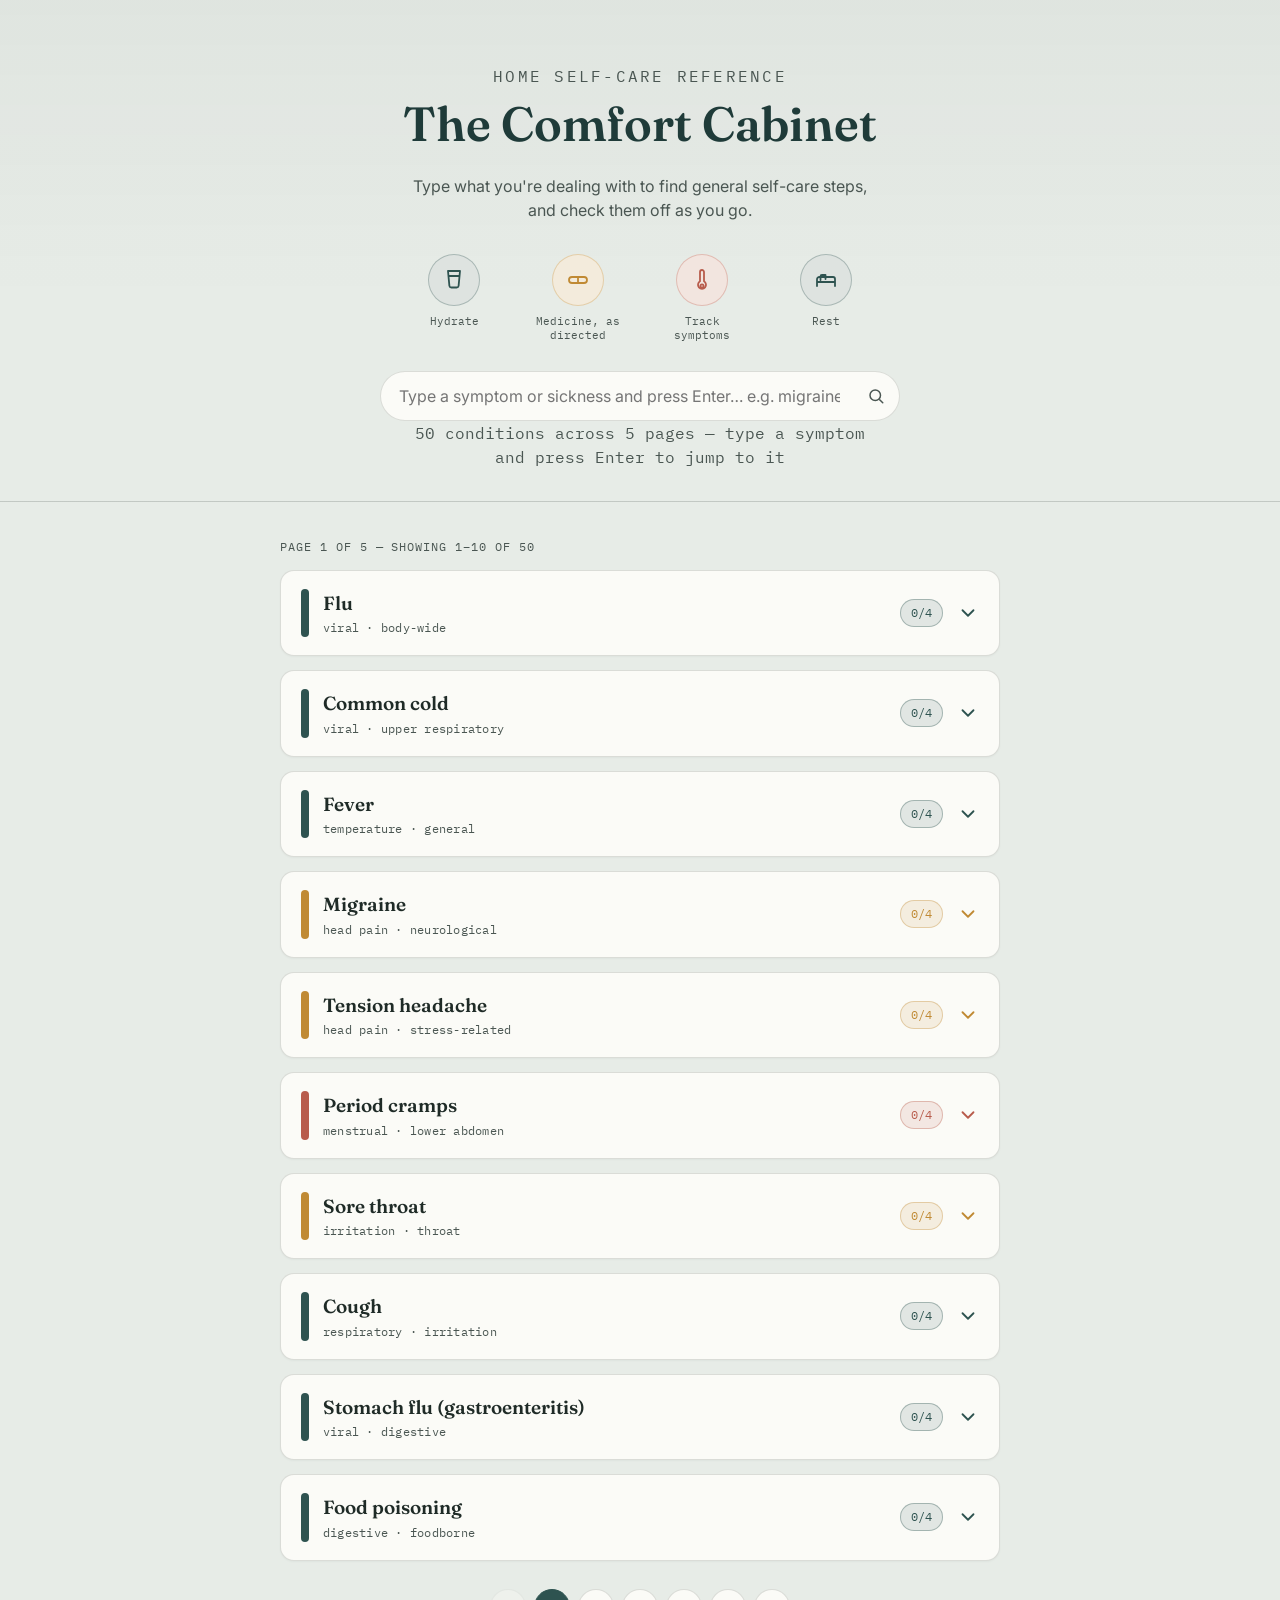
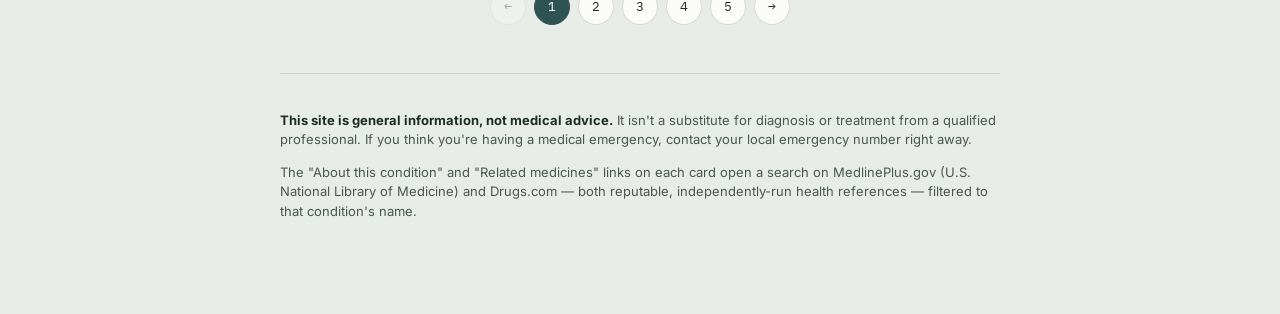
==== commit 722695b2: "Update print statement from 'Hello' to 'Goodbye'" ====
--- a/index.html
+++ b/index.html
@@ -133,15 +133,29 @@
   }
 
   .search-wrap svg{
+    width:18px;
+    height:18px;
+    color:var(--ink-soft);
+  }
+
+  .search-wrap button{
     position:absolute;
-    right:16px;
+    right:6px;
     top:50%;
     transform:translateY(-50%);
-    width:18px;
-    height:18px;
-    color:var(--ink-soft);
-    pointer-events:none;
-  }
+    width:36px;
+    height:36px;
+    border-radius:50%;
+    border:none;
+    background:transparent;
+    display:flex;
+    align-items:center;
+    justify-content:center;
+    cursor:pointer;
+  }
+
+  .search-wrap button:hover{ background: rgba(31,43,39,0.06); }
+  .search-wrap button:focus-visible{ outline:2px solid var(--teal); outline-offset:2px; }
 
   .search-hint{
     font-family:'IBM Plex Mono', monospace;
@@ -175,6 +189,55 @@
     border:1px dashed var(--line);
     border-radius:var(--radius);
     display:none;
+  }
+
+  .pagination{
+    display:flex;
+    justify-content:center;
+    align-items:center;
+    gap:8px;
+    margin-top:28px;
+    flex-wrap:wrap;
+  }
+
+  .page-btn{
+    min-width:36px;
+    height:36px;
+    padding:0 8px;
+    border-radius:999px;
+    border:1px solid var(--line);
+    background:var(--paper);
+    color:var(--ink);
+    font-family:'IBM Plex Mono', monospace;
+    font-size:13px;
+    cursor:pointer;
+    display:inline-flex;
+    align-items:center;
+    justify-content:center;
+  }
+
+  .page-btn[aria-current="true"]{
+    background:var(--teal);
+    color:#fff;
+    border-color:var(--teal);
+  }
+
+  .page-btn:hover:not([aria-current="true"]):not(:disabled){
+    background: color-mix(in srgb, var(--teal) 10%, var(--paper));
+  }
+
+  .page-btn:disabled{ opacity:0.35; cursor:not-allowed; }
+  .page-btn:focus-visible{ outline:2px solid var(--teal); outline-offset:2px; }
+
+  details.highlight{
+    outline:2px solid var(--coral);
+    outline-offset:2px;
+    animation: pulseGlow 1.6s ease-out 1;
+  }
+
+  @keyframes pulseGlow{
+    from{ box-shadow:0 0 0 7px rgba(184,92,76,0.22); }
+    to{ box-shadow:0 0 0 0 rgba(184,92,76,0); }
   }
 
   details{
@@ -370,6 +433,7 @@
 
   @media (prefers-reduced-motion: reduce){
     .arrow, .steps span.step-text{ transition:none; }
+    details.highlight{ animation:none; }
   }
 </style>
 </head>
@@ -399,17 +463,20 @@
     </div>
   </div>
 
-  <div class="search-wrap">
-    <input id="search" type="text" placeholder="Type a symptom or sickness… e.g. migraine, sore throat" autocomplete="off">
-    <svg viewBox="0 0 24 24" fill="none"><circle cx="11" cy="11" r="7" stroke="currentColor" stroke-width="2"/><path d="M21 21l-4-4" stroke="currentColor" stroke-width="2" stroke-linecap="round"/></svg>
-  </div>
-  <p class="search-hint" id="hint">50 conditions in the cabinet — start typing to narrow it down</p>
+  <form class="search-wrap" id="search-form">
+    <input id="search" type="search" placeholder="Type a symptom or sickness and press Enter… e.g. migraine" autocomplete="off">
+    <button type="submit" aria-label="Search">
+      <svg viewBox="0 0 24 24" fill="none"><circle cx="11" cy="11" r="7" stroke="currentColor" stroke-width="2"/><path d="M21 21l-4-4" stroke="currentColor" stroke-width="2" stroke-linecap="round"/></svg>
+    </button>
+  </form>
+  <p class="search-hint" id="hint">50 conditions across 5 pages — type a symptom and press Enter to jump to it</p>
 </header>
 
 <div class="wrap">
-  <p class="count-line" id="count-line">Showing all 50</p>
+  <p class="count-line" id="count-line"></p>
   <div class="cabinet" id="cabinet"></div>
-  <div class="empty-state" id="empty-state">No matches for that. Try a different word, or browse the full list by clearing the search.</div>
+  <div class="empty-state" id="empty-state">No matches for that. Try a different word.</div>
+  <nav class="pagination" id="pagination" aria-label="Result pages"></nav>
 
   <footer>
     <p><strong>This site is general information, not medical advice.</strong> It isn't a substitute for diagnosis or treatment from a qualified professional. If you think you're having a medical emergency, contact your local emergency number right away.</p>
@@ -474,8 +541,10 @@
 const cabinet = document.getElementById('cabinet');
 const emptyState = document.getElementById('empty-state');
 const countLine = document.getElementById('count-line');
+const searchForm = document.getElementById('search-form');
 const searchInput = document.getElementById('search');
 const hint = document.getElementById('hint');
+const pagination = document.getElementById('pagination');
 
 const ICONS = {
   water: '<svg viewBox="0 0 24 24" fill="none" stroke="currentColor" stroke-width="1.8" stroke-linecap="round" stroke-linejoin="round"><path d="M6 3h12l-1.4 14.8a2 2 0 0 1-2 1.7H9.4a2 2 0 0 1-2-1.7L6 3z"/><path d="M7 8h10"/></svg>',
@@ -550,35 +619,90 @@
   </details>`;
 }
 
-function render(list){
-  if(list.length === 0){
-    cabinet.innerHTML = '';
+const PAGE_SIZE = 10;
+let currentPage = 1;
+
+function totalPages(){
+  return Math.ceil(conditions.length / PAGE_SIZE);
+}
+
+function pageItems(page){
+  const start = (page - 1) * PAGE_SIZE;
+  return conditions.slice(start, start + PAGE_SIZE).map((c, i) => ({ c, idx: start + i }));
+}
+
+function prefersReducedMotion(){
+  return window.matchMedia('(prefers-reduced-motion: reduce)').matches;
+}
+
+function renderPagination(){
+  const tp = totalPages();
+  let html = `<button class="page-btn" id="prev-btn" ${currentPage === 1 ? 'disabled' : ''} aria-label="Previous page">&larr;</button>`;
+  for(let p = 1; p <= tp; p++){
+    html += `<button class="page-btn" data-page="${p}" aria-current="${p === currentPage}">${p}</button>`;
+  }
+  html += `<button class="page-btn" id="next-btn" ${currentPage === tp ? 'disabled' : ''} aria-label="Next page">&rarr;</button>`;
+  pagination.innerHTML = html;
+}
+
+function renderPage(page, opts = {}){
+  currentPage = Math.min(Math.max(1, page), totalPages());
+  const items = pageItems(currentPage);
+  emptyState.style.display = 'none';
+  cabinet.innerHTML = items.map(({ c, idx }) => cardHTML(c, idx)).join('');
+
+  const startNum = (currentPage - 1) * PAGE_SIZE + 1;
+  const endNum = Math.min(currentPage * PAGE_SIZE, conditions.length);
+  countLine.textContent = `Page ${currentPage} of ${totalPages()} — showing ${startNum}–${endNum} of ${conditions.length}`;
+
+  renderPagination();
+
+  if(opts.openIdx !== undefined){
+    const details = cabinet.querySelector(`details[data-idx="${opts.openIdx}"]`);
+    if(details){
+      details.open = true;
+      details.classList.add('highlight');
+      details.scrollIntoView({ behavior: prefersReducedMotion() ? 'auto' : 'smooth', block: 'start' });
+      setTimeout(() => details.classList.remove('highlight'), 1800);
+    }
+  } else {
+    window.scrollTo({ top: cabinet.offsetTop - 20, behavior: prefersReducedMotion() ? 'auto' : 'smooth' });
+  }
+}
+
+function findMatches(query){
+  const q = query.trim().toLowerCase();
+  if(!q) return [];
+  return conditions
+    .map((c, idx) => ({ c, idx }))
+    .filter(({ c }) => c.name.toLowerCase().includes(q) || c.tag.toLowerCase().includes(q));
+}
+
+searchForm.addEventListener('submit', (e) => {
+  e.preventDefault();
+  const raw = searchInput.value.trim();
+  if(!raw){
+    hint.textContent = '50 conditions across 5 pages — type a symptom and press Enter to jump to it';
+    return;
+  }
+  const matches = findMatches(raw);
+  if(matches.length === 0){
+    hint.textContent = `No matches for "${raw}" — try another word`;
     emptyState.style.display = 'block';
-    countLine.textContent = 'No matches';
     return;
   }
-  emptyState.style.display = 'none';
-  cabinet.innerHTML = list.map(({c, idx}) => cardHTML(c, idx)).join('');
-  countLine.textContent = list.length === conditions.length
-    ? `Showing all ${conditions.length}`
-    : `Showing ${list.length} of ${conditions.length}`;
-}
-
-function filterConditions(query){
-  const q = query.trim().toLowerCase();
-  const indexed = conditions.map((c, idx) => ({c, idx}));
-  if(!q) return indexed;
-  return indexed.filter(({c}) =>
-    c.name.toLowerCase().includes(q) || c.tag.toLowerCase().includes(q)
-  );
-}
-
-searchInput.addEventListener('input', (e) => {
-  const results = filterConditions(e.target.value);
-  render(results);
-  hint.textContent = e.target.value.trim()
-    ? `${results.length} match${results.length === 1 ? '' : 'es'} for "${e.target.value.trim()}"`
-    : '50 conditions in the cabinet — start typing to narrow it down';
+  const { idx } = matches[0];
+  const targetPage = Math.floor(idx / PAGE_SIZE) + 1;
+  hint.textContent = `${matches.length} match${matches.length === 1 ? '' : 'es'} for "${raw}" — jumped to page ${targetPage}`;
+  renderPage(targetPage, { openIdx: idx });
+});
+
+pagination.addEventListener('click', (e) => {
+  const btn = e.target.closest('button');
+  if(!btn) return;
+  if(btn.id === 'prev-btn') renderPage(currentPage - 1);
+  else if(btn.id === 'next-btn') renderPage(currentPage + 1);
+  else if(btn.dataset.page) renderPage(parseInt(btn.dataset.page, 10));
 });
 
 cabinet.addEventListener('change', (e) => {
@@ -592,7 +716,7 @@
   if(badge) badge.textContent = `${checked}/${boxes.length}`;
 });
 
-render(filterConditions(''));
+renderPage(1);
 </script>
 
 </body>
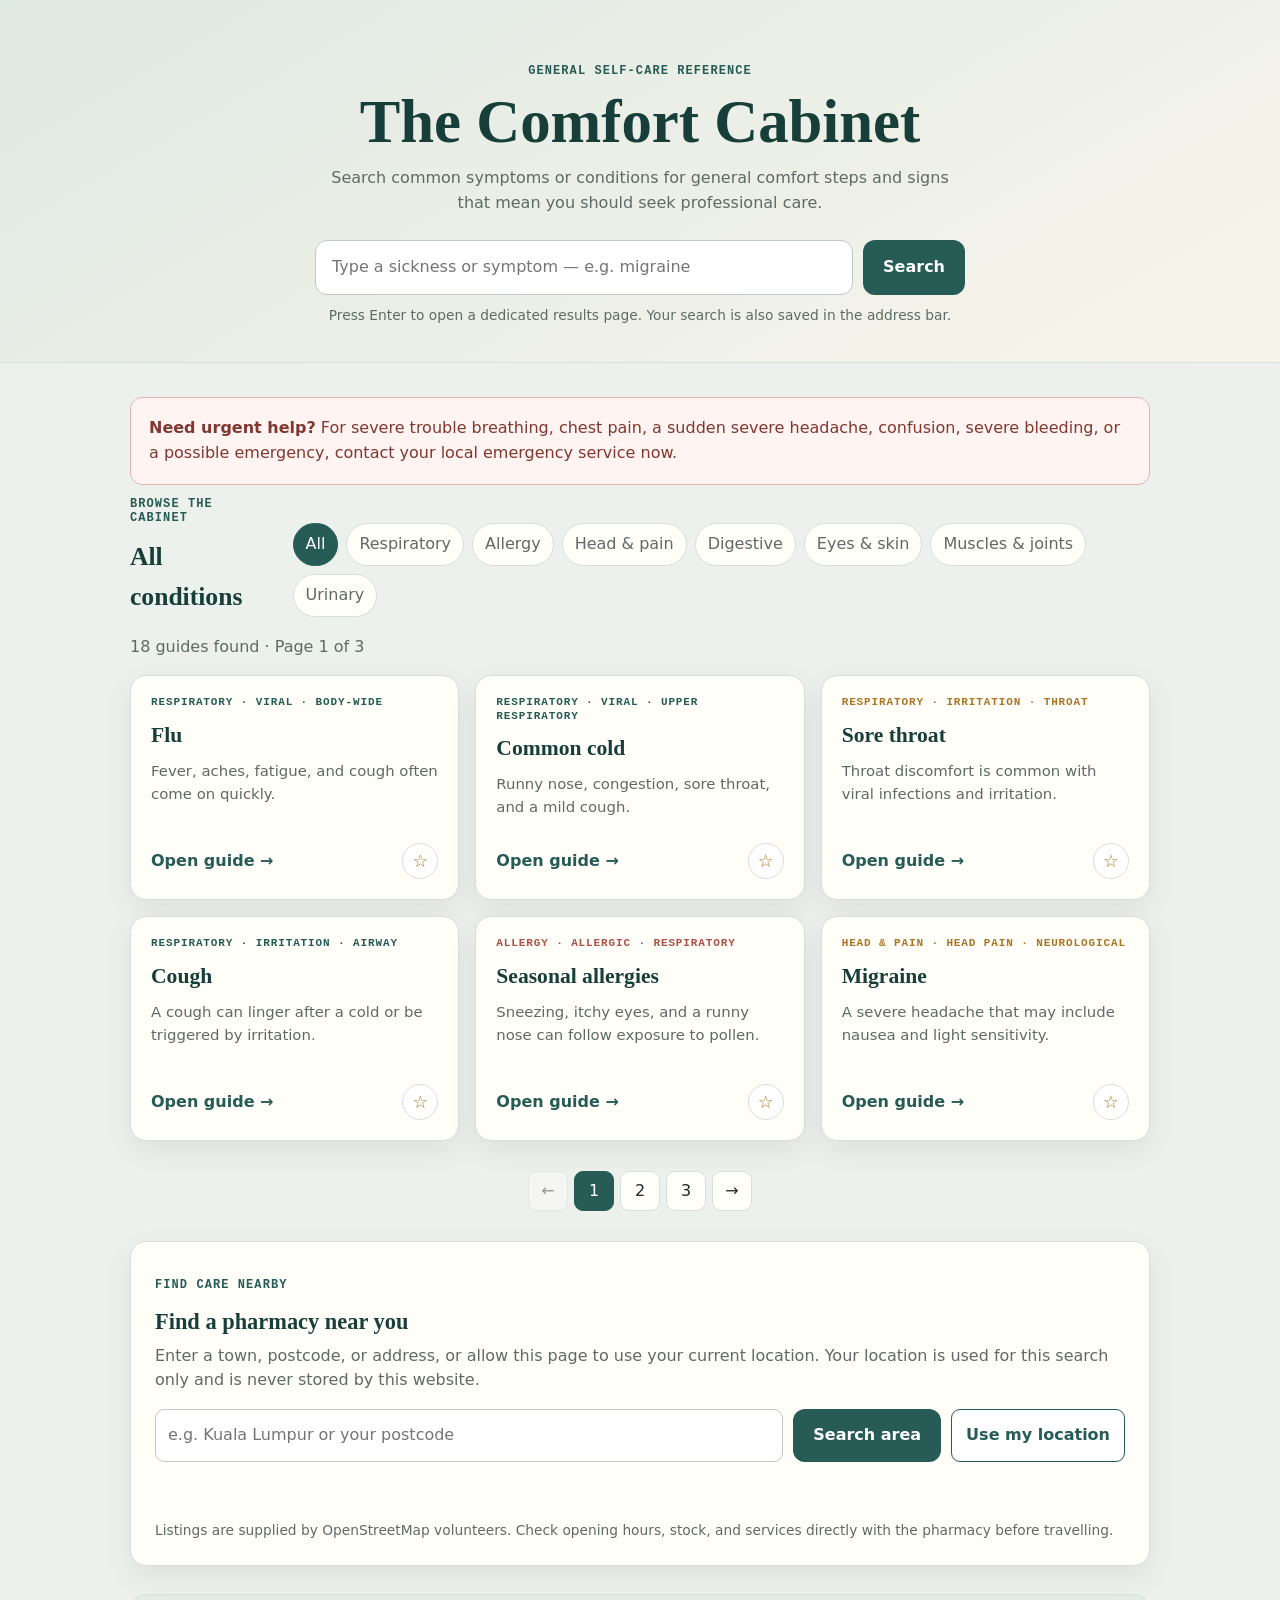
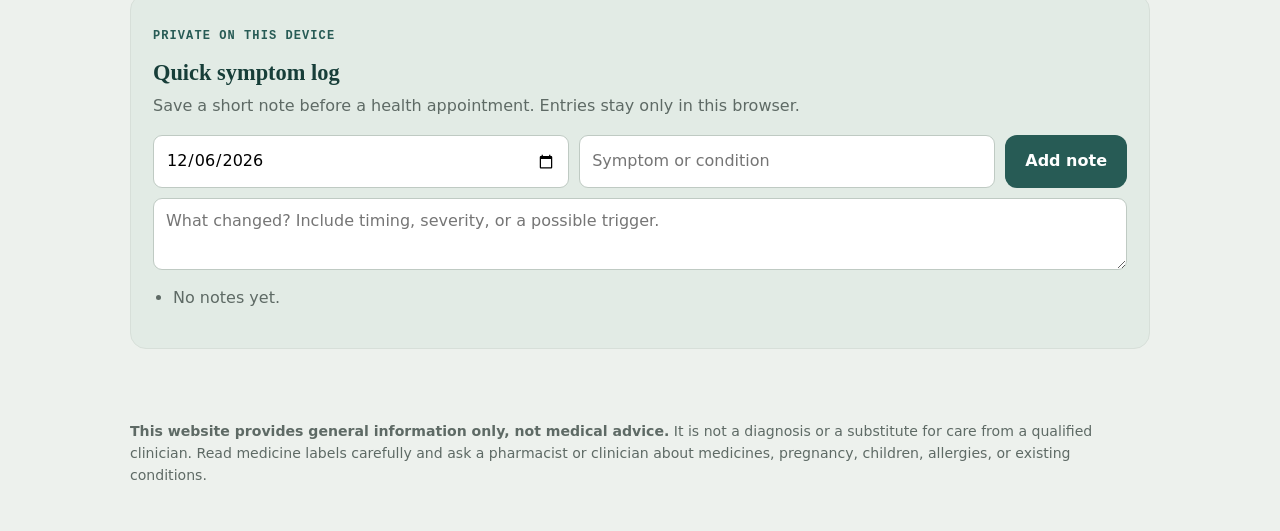
==== commit 3838bdcf: "Add files via upload" ====
--- a/index.html
+++ b/index.html
@@ -1,723 +1,246 @@
-<!DOCTYPE html>
+<!doctype html>
 <html lang="en">
 <head>
-<meta charset="UTF-8">
-<meta name="viewport" content="width=device-width, initial-scale=1.0">
-<title>The Comfort Cabinet — Everyday Symptom Guide</title>
-<link rel="preconnect" href="https://fonts.googleapis.com">
-<link rel="preconnect" href="https://fonts.gstatic.com" crossorigin>
-<link href="https://fonts.googleapis.com/css2?family=Fraunces:opsz,wght@9..144,400;9..144,600;9..144,700&family=Inter:wght@400;500;600&family=IBM+Plex+Mono:wght@500;600&display=swap" rel="stylesheet">
-<style>
-  :root{
-    --bg:#e7ece7;
-    --paper:#fbfbf7;
-    --ink:#1f2b27;
-    --ink-soft:#4a5652;
-    --teal:#2e5350;
-    --teal-deep:#1f3b39;
-    --mustard:#c08a34;
-    --coral:#b85c4c;
-    --line: rgba(31,43,39,0.15);
-    --radius: 14px;
-  }
-
-  *{ box-sizing:border-box; }
-
-  body{
-    margin:0;
-    background:var(--bg);
-    color:var(--ink);
-    font-family:'Inter', sans-serif;
-    line-height:1.5;
-  }
-
-  a{ color:inherit; }
-
-  .wrap{
-    max-width:760px;
-    margin:0 auto;
-    padding:0 20px 80px;
-  }
-
-  header.hero{
-    padding:64px 20px 32px;
-    text-align:center;
-    background: linear-gradient(180deg, rgba(31,43,39,0.04), transparent 60%);
-    border-bottom:1px solid var(--line);
-  }
-
-  .eyebrow{
-    font-family:'IBM Plex Mono', monospace;
-    font-size:12px;
-    letter-spacing:0.14em;
-    text-transform:uppercase;
-    color:var(--teal);
-    margin:0 0 14px;
-  }
-
-  h1{
-    font-family:'Fraunces', serif;
-    font-weight:600;
-    font-size:clamp(32px, 6vw, 48px);
-    margin:0 0 14px;
-    color:var(--teal-deep);
-  }
-
-  .hero p{
-    max-width:480px;
-    margin:0 auto;
-    color:var(--ink-soft);
-    font-size:16px;
-  }
-
-  .hero-icons{
-    display:flex;
-    justify-content:center;
-    gap:28px;
-    flex-wrap:wrap;
-    margin:32px auto 0;
-    max-width:560px;
-  }
-
-  .hero-icon{
-    display:flex;
-    flex-direction:column;
-    align-items:center;
-    gap:8px;
-    width:96px;
-  }
-
-  .icon-circle{
-    width:52px;
-    height:52px;
-    border-radius:50%;
-    display:flex;
-    align-items:center;
-    justify-content:center;
-    background: color-mix(in srgb, var(--c) 14%, var(--paper));
-    border:1px solid color-mix(in srgb, var(--c) 30%, transparent);
-    color:var(--c);
-  }
-
-  .icon-circle svg{ width:24px; height:24px; }
-
-  .hero-icon-label{
-    font-family:'IBM Plex Mono', monospace;
-    font-size:11px;
-    color:var(--ink-soft);
-    text-align:center;
-    line-height:1.3;
-  }
-
-  .search-wrap{
-    max-width:520px;
-    margin:28px auto 0;
-    position:relative;
-  }
-
-  .search-wrap input{
-    width:100%;
-    font-family:'Inter', sans-serif;
-    font-size:16px;
-    padding:14px 44px 14px 18px;
-    border-radius:999px;
-    border:1px solid var(--line);
-    background:var(--paper);
-    color:var(--ink);
-    outline:none;
-  }
-
-  .search-wrap input:focus-visible{
-    outline:2px solid var(--teal);
-    outline-offset:2px;
-  }
-
-  .search-wrap svg{
-    width:18px;
-    height:18px;
-    color:var(--ink-soft);
-  }
-
-  .search-wrap button{
-    position:absolute;
-    right:6px;
-    top:50%;
-    transform:translateY(-50%);
-    width:36px;
-    height:36px;
-    border-radius:50%;
-    border:none;
-    background:transparent;
-    display:flex;
-    align-items:center;
-    justify-content:center;
-    cursor:pointer;
-  }
-
-  .search-wrap button:hover{ background: rgba(31,43,39,0.06); }
-  .search-wrap button:focus-visible{ outline:2px solid var(--teal); outline-offset:2px; }
-
-  .search-hint{
-    font-family:'IBM Plex Mono', monospace;
-    font-size:12px;
-    color:var(--ink-soft);
-    text-align:center;
-    margin:10px 0 0;
-  }
-
-  .count-line{
-    margin:36px 0 14px;
-    font-family:'IBM Plex Mono', monospace;
-    font-size:12px;
-    text-transform:uppercase;
-    letter-spacing:0.08em;
-    color:var(--ink-soft);
-  }
-
-  .cabinet{
-    display:flex;
-    flex-direction:column;
-    gap:14px;
-  }
-
-  .empty-state{
-    text-align:center;
-    padding:40px 20px;
-    color:var(--ink-soft);
-    font-family:'IBM Plex Mono', monospace;
-    font-size:14px;
-    border:1px dashed var(--line);
-    border-radius:var(--radius);
-    display:none;
-  }
-
-  .pagination{
-    display:flex;
-    justify-content:center;
-    align-items:center;
-    gap:8px;
-    margin-top:28px;
-    flex-wrap:wrap;
-  }
-
-  .page-btn{
-    min-width:36px;
-    height:36px;
-    padding:0 8px;
-    border-radius:999px;
-    border:1px solid var(--line);
-    background:var(--paper);
-    color:var(--ink);
-    font-family:'IBM Plex Mono', monospace;
-    font-size:13px;
-    cursor:pointer;
-    display:inline-flex;
-    align-items:center;
-    justify-content:center;
-  }
-
-  .page-btn[aria-current="true"]{
-    background:var(--teal);
-    color:#fff;
-    border-color:var(--teal);
-  }
-
-  .page-btn:hover:not([aria-current="true"]):not(:disabled){
-    background: color-mix(in srgb, var(--teal) 10%, var(--paper));
-  }
-
-  .page-btn:disabled{ opacity:0.35; cursor:not-allowed; }
-  .page-btn:focus-visible{ outline:2px solid var(--teal); outline-offset:2px; }
-
-  details.highlight{
-    outline:2px solid var(--coral);
-    outline-offset:2px;
-    animation: pulseGlow 1.6s ease-out 1;
-  }
-
-  @keyframes pulseGlow{
-    from{ box-shadow:0 0 0 7px rgba(184,92,76,0.22); }
-    to{ box-shadow:0 0 0 0 rgba(184,92,76,0); }
-  }
-
-  details{
-    background:var(--paper);
-    border:1px solid var(--line);
-    border-radius:var(--radius);
-    overflow:hidden;
-    box-shadow:0 1px 2px rgba(31,43,39,0.04);
-  }
-
-  summary{
-    list-style:none;
-    cursor:pointer;
-    display:flex;
-    align-items:center;
-    gap:14px;
-    padding:18px 20px;
-    position:relative;
-  }
-
-  summary::-webkit-details-marker{ display:none; }
-
-  summary:focus-visible{
-    outline:2px solid var(--teal);
-    outline-offset:-2px;
-  }
-
-  .tab{
-    flex:0 0 auto;
-    width:8px;
-    align-self:stretch;
-    border-radius:4px;
-    background:var(--cat, var(--teal));
-  }
-
-  .summary-text{ flex:1; min-width:0; }
-
-  .name{
-    font-family:'Fraunces', serif;
-    font-weight:600;
-    font-size:19px;
-  }
-
-  .tagline{
-    font-family:'IBM Plex Mono', monospace;
-    font-size:12px;
-    color:var(--ink-soft);
-    margin-top:2px;
-    letter-spacing:0.02em;
-  }
-
-  .progress-badge{
-    flex:0 0 auto;
-    font-family:'IBM Plex Mono', monospace;
-    font-size:12px;
-    color:var(--cat, var(--teal));
-    background:color-mix(in srgb, var(--cat, var(--teal)) 12%, transparent);
-    border:1px solid color-mix(in srgb, var(--cat, var(--teal)) 35%, transparent);
-    border-radius:999px;
-    padding:4px 10px;
-    white-space:nowrap;
-  }
-
-  .arrow{
-    flex:0 0 auto;
-    width:22px;
-    height:22px;
-    transition:transform 0.2s ease;
-    color:var(--cat, var(--teal));
-  }
-
-  details[open] .arrow{ transform:rotate(180deg); }
-  details[open] summary{ border-bottom:1px solid var(--line); }
-
-  .panel{ padding:20px 20px 24px; }
-
-  .panel h3{
-    font-family:'IBM Plex Mono', monospace;
-    text-transform:uppercase;
-    letter-spacing:0.08em;
-    font-size:12px;
-    color:var(--cat, var(--teal));
-    margin:0 0 10px;
-  }
-
-  .steps{
-    list-style:none;
-    margin:0 0 20px;
-    padding:0;
-    display:flex;
-    flex-direction:column;
-    gap:8px;
-  }
-
-  .steps li{ margin:0; }
-
-  .steps label{
-    display:flex;
-    align-items:flex-start;
-    gap:10px;
-    cursor:pointer;
-    font-size:15px;
-  }
-
-  .step-icon{
-    flex:0 0 auto;
-    width:22px;
-    height:22px;
-    border-radius:6px;
-    display:flex;
-    align-items:center;
-    justify-content:center;
-    background: color-mix(in srgb, var(--cat, var(--teal)) 12%, transparent);
-    color: var(--cat, var(--teal));
-    margin-top:1px;
-  }
-
-  .step-icon svg{ width:14px; height:14px; }
-
-  .steps input[type="checkbox"]{
-    accent-color:var(--cat, var(--teal));
-    width:18px;
-    height:18px;
-    flex:0 0 auto;
-    margin-top:1px;
-  }
-
-  .steps input[type="checkbox"]:focus-visible{
-    outline:2px solid var(--teal);
-    outline-offset:2px;
-  }
-
-  .steps span.step-text{ transition:opacity 0.15s ease, text-decoration-color 0.15s ease; }
-
-  .steps input[type="checkbox"]:checked ~ span.step-text{
-    text-decoration:line-through;
-    text-decoration-color: var(--ink-soft);
-    opacity:0.6;
-  }
-
-  .duration{
-    font-size:14px;
-    color:var(--ink-soft);
-    margin:0 0 20px;
-  }
-
-  .warning{
-    background:rgba(184,92,76,0.08);
-    border:1px solid rgba(184,92,76,0.35);
-    border-radius:10px;
-    padding:14px 16px;
-  }
-
-  .warning h3{ color:var(--coral); }
-  .warning ul{ margin:0; padding-left:20px; }
-  .warning li{ margin-bottom:6px; }
-  .warning li:last-child{ margin-bottom:0; }
-
-  .resources{
-    margin-top:18px;
-    display:flex;
-    flex-wrap:wrap;
-    gap:10px;
-  }
-
-  .resource-link{
-    display:inline-flex;
-    align-items:center;
-    gap:7px;
-    font-family:'IBM Plex Mono', monospace;
-    font-size:12px;
-    color:var(--cat, var(--teal));
-    background: color-mix(in srgb, var(--cat, var(--teal)) 8%, var(--paper));
-    border:1px solid color-mix(in srgb, var(--cat, var(--teal)) 30%, transparent);
-    border-radius:999px;
-    padding:8px 14px;
-    text-decoration:none;
-  }
-
-  .resource-link:hover{ background: color-mix(in srgb, var(--cat, var(--teal)) 16%, var(--paper)); }
-  .resource-link:focus-visible{ outline:2px solid var(--teal); outline-offset:2px; }
-  .resource-link svg{ width:13px; height:13px; flex:0 0 auto; }
-
-  footer{
-    margin-top:48px;
-    padding-top:24px;
-    border-top:1px solid var(--line);
-    font-size:13px;
-    color:var(--ink-soft);
-  }
-
-  footer strong{ color:var(--ink); }
-
-  @media (prefers-reduced-motion: reduce){
-    .arrow, .steps span.step-text{ transition:none; }
-    details.highlight{ animation:none; }
-  }
-</style>
+  <meta charset="utf-8">
+  <meta name="viewport" content="width=device-width,initial-scale=1">
+  <meta name="description" content="A simple, general-information symptom reference with searchable, paginated guides.">
+  <title>The Comfort Cabinet — Symptom Guide</title>
+  <style>
+    :root { --bg:#edf1ed; --paper:#fffef9; --ink:#1f2b27; --soft:#5e6a65; --teal:#275b55; --teal-dark:#173e39; --gold:#ac7525; --rose:#ad5046; --line:#d7dfd9; --shadow:0 10px 28px rgba(26,54,48,.08); }
+    * { box-sizing:border-box; }
+    html { scroll-behavior:smooth; }
+    body { margin:0; color:var(--ink); background:var(--bg); font:16px/1.55 system-ui,-apple-system,"Segoe UI",sans-serif; }
+    button,input,select,textarea { font:inherit; }
+    button { cursor:pointer; }
+    .hero { padding:52px 20px 36px; text-align:center; background:linear-gradient(150deg,#dfe9e3,#f8f5eb); border-bottom:1px solid var(--line); }
+    .eyebrow,.label { font:600 12px/1.2 ui-monospace,SFMono-Regular,Menlo,monospace; text-transform:uppercase; letter-spacing:.09em; color:var(--teal); }
+    h1,h2,h3 { font-family:Georgia,serif; color:var(--teal-dark); }
+    h1 { max-width:650px; margin:12px auto; font-size:clamp(2.2rem,5vw,3.8rem); line-height:1.05; }
+    .intro { max-width:620px; margin:0 auto 24px; color:var(--soft); }
+    .search-form { max-width:650px; display:flex; gap:10px; margin:auto; }
+    .search-form input { min-width:0; flex:1; border:1px solid #bfcac3; border-radius:12px; padding:14px 16px; background:white; outline-color:var(--teal); }
+    .primary,.search-form button { border:0; border-radius:12px; padding:14px 20px; color:white; background:var(--teal); font-weight:700; }
+    .primary:hover,.search-form button:hover { background:var(--teal-dark); }
+    .search-help { margin:10px 0 0; color:var(--soft); font-size:.86rem; }
+    main { max-width:1060px; margin:auto; padding:34px 20px 72px; }
+    .hidden { display:none !important; }
+    .toolbar { display:flex; justify-content:space-between; align-items:end; gap:16px; margin-bottom:18px; }
+    .toolbar h2 { margin:6px 0 0; font-size:1.6rem; }
+    .filters { display:flex; flex-wrap:wrap; gap:8px; }
+    .chip { padding:8px 12px; border:1px solid var(--line); border-radius:999px; color:var(--soft); background:var(--paper); }
+    .chip[aria-pressed="true"] { color:white; background:var(--teal); border-color:var(--teal); }
+    .result-note { margin:0 0 16px; color:var(--soft); }
+    .grid { display:grid; grid-template-columns:repeat(3,minmax(0,1fr)); gap:16px; }
+    .card { display:flex; flex-direction:column; min-height:225px; padding:20px; border:1px solid var(--line); border-radius:16px; background:var(--paper); box-shadow:var(--shadow); }
+    .card .category { margin:0 0 9px; font:600 11px/1.2 ui-monospace,SFMono-Regular,Menlo,monospace; text-transform:uppercase; letter-spacing:.08em; color:var(--accent,var(--teal)); }
+    .card h3 { margin:0 0 8px; font-size:1.35rem; }
+    .card p { margin:0; color:var(--soft); font-size:.93rem; }
+    .card-footer { display:flex; justify-content:space-between; align-items:center; gap:8px; margin-top:auto; padding-top:18px; }
+    .text-button { border:0; color:var(--teal); background:transparent; font-weight:700; padding:5px 0; }
+    .save { width:36px; height:36px; border:1px solid var(--line); border-radius:50%; background:white; color:var(--gold); font-size:1.1rem; }
+    .save[aria-pressed="true"] { background:#fff4d9; border-color:#ddb75e; }
+    .pagination { display:flex; align-items:center; justify-content:center; gap:6px; margin:30px 0; }
+    .pagination button { min-width:40px; height:40px; padding:0 10px; border:1px solid var(--line); border-radius:9px; background:var(--paper); color:var(--ink); }
+    .pagination button:hover:not(:disabled),.pagination button[aria-current="page"] { background:var(--teal); color:white; border-color:var(--teal); }
+    .pagination button:disabled { cursor:not-allowed; opacity:.45; }
+    .notice { padding:18px; border-radius:12px; border:1px solid #e1b3ad; background:#fff4f1; color:#80372f; }
+    .empty { padding:38px; text-align:center; border:1px dashed #b4c1ba; border-radius:16px; background:var(--paper); color:var(--soft); }
+    .detail-head { display:flex; align-items:start; justify-content:space-between; gap:16px; margin-bottom:18px; }
+    .back { border:0; padding:0; background:transparent; color:var(--teal); font-weight:700; }
+    .detail-title { margin:8px 0 0; font-size:clamp(2rem,5vw,3rem); }
+    .detail-grid { display:grid; grid-template-columns:1.55fr .8fr; gap:18px; }
+    .panel { padding:24px; border:1px solid var(--line); border-radius:16px; background:var(--paper); box-shadow:var(--shadow); }
+    .panel h2 { margin:0 0 12px; font-size:1.35rem; }
+    .steps { display:grid; gap:10px; padding:0; margin:0; list-style:none; }
+    .steps label { display:flex; gap:10px; align-items:start; padding:10px; border-radius:9px; background:#f4f7f3; }
+    .steps input { width:18px; height:18px; accent-color:var(--teal); }
+    .steps input:checked + span { color:var(--soft); text-decoration:line-through; }
+    .flags { border-left:5px solid var(--rose); }
+    .flags h2 { color:var(--rose); }
+    .flags li { margin:8px 0; }
+    .side-list { display:grid; gap:10px; }
+    .side-list div { padding:12px; border-radius:10px; background:#f4f7f3; }
+    .log-box { margin-top:28px; padding:22px; border:1px solid var(--line); border-radius:16px; background:#e2ebe5; }
+    .log-box h2 { margin:0 0 4px; font-size:1.4rem; }
+    .log-form { display:grid; grid-template-columns:1fr 1fr auto; gap:10px; margin-top:14px; }
+    .log-form input,.log-form textarea { width:100%; padding:10px 12px; border:1px solid #bfcac3; border-radius:9px; background:white; }
+    .log-form textarea { grid-column:1 / -1; min-height:70px; resize:vertical; }
+    .log-list { padding-left:20px; color:var(--soft); }
+    .finder { margin-top:28px; padding:24px; border:1px solid var(--line); border-radius:16px; background:var(--paper); box-shadow:var(--shadow); }
+    .finder h2 { margin:0 0 4px; font-size:1.4rem; }
+    .finder-form { display:grid; grid-template-columns:1fr auto auto; gap:10px; margin-top:14px; }
+    .finder-form input { min-width:0; padding:11px 12px; border:1px solid #bfcac3; border-radius:9px; }
+    .secondary { padding:11px 14px; border:1px solid var(--teal); border-radius:9px; color:var(--teal); background:white; font-weight:700; }
+    .secondary:hover { background:#edf5f1; }
+    .finder-status { min-height:1.5em; margin:12px 0 0; color:var(--soft); font-size:.92rem; }
+    .pharmacy-list { display:grid; grid-template-columns:repeat(2,minmax(0,1fr)); gap:12px; margin-top:14px; }
+    .pharmacy { padding:15px; border:1px solid var(--line); border-radius:12px; background:#f7faf7; }
+    .pharmacy h3 { margin:0 0 5px; font-size:1.05rem; }
+    .pharmacy p { margin:0 0 8px; color:var(--soft); font-size:.9rem; }
+    .pharmacy a { color:var(--teal); font-weight:700; font-size:.9rem; }
+    footer { max-width:1060px; margin:auto; padding:0 20px 44px; color:var(--soft); font-size:.88rem; }
+    @media (max-width:760px) { .grid { grid-template-columns:1fr; } .detail-grid { grid-template-columns:1fr; } .toolbar { align-items:start; flex-direction:column; } .search-form,.finder-form { flex-direction:column; display:flex; } .log-form { grid-template-columns:1fr; } .pharmacy-list { grid-template-columns:1fr; } }
+  </style>
 </head>
 <body>
-
-<header class="hero">
-  <p class="eyebrow">Home Self-Care Reference</p>
-  <h1>The Comfort Cabinet</h1>
-  <p>Type what you're dealing with to find general self-care steps, and check them off as you go.</p>
-
-  <div class="hero-icons">
-    <div class="hero-icon">
-      <span class="icon-circle" style="--c:var(--teal)"><svg viewBox="0 0 24 24" fill="none" stroke="currentColor" stroke-width="1.8" stroke-linecap="round" stroke-linejoin="round"><path d="M6 3h12l-1.4 14.8a2 2 0 0 1-2 1.7H9.4a2 2 0 0 1-2-1.7L6 3z"/><path d="M7 8h10"/></svg></span>
-      <span class="hero-icon-label">Hydrate</span>
-    </div>
-    <div class="hero-icon">
-      <span class="icon-circle" style="--c:var(--mustard)"><svg viewBox="0 0 24 24" fill="none" stroke="currentColor" stroke-width="1.8" stroke-linecap="round" stroke-linejoin="round"><rect x="3" y="9" width="18" height="6" rx="3"/><line x1="12" y1="9" x2="12" y2="15"/></svg></span>
-      <span class="hero-icon-label">Medicine, as directed</span>
-    </div>
-    <div class="hero-icon">
-      <span class="icon-circle" style="--c:var(--coral)"><svg viewBox="0 0 24 24" fill="none" stroke="currentColor" stroke-width="1.8" stroke-linecap="round" stroke-linejoin="round"><path d="M14 4a2 2 0 0 0-4 0v9.3a4 4 0 1 0 4 0V4z"/><circle cx="12" cy="18" r="1.6"/></svg></span>
-      <span class="hero-icon-label">Track symptoms</span>
-    </div>
-    <div class="hero-icon">
-      <span class="icon-circle" style="--c:var(--teal)"><svg viewBox="0 0 24 24" fill="none" stroke="currentColor" stroke-width="1.8" stroke-linecap="round" stroke-linejoin="round"><path d="M3 18v-6.5A2.5 2.5 0 0 1 5.5 9H19a2 2 0 0 1 2 2v7M3 14h18M6.5 12V8.5A1.5 1.5 0 0 1 8 7h3.5v4"/></svg></span>
-      <span class="hero-icon-label">Rest</span>
-    </div>
-  </div>
-
-  <form class="search-wrap" id="search-form">
-    <input id="search" type="search" placeholder="Type a symptom or sickness and press Enter… e.g. migraine" autocomplete="off">
-    <button type="submit" aria-label="Search">
-      <svg viewBox="0 0 24 24" fill="none"><circle cx="11" cy="11" r="7" stroke="currentColor" stroke-width="2"/><path d="M21 21l-4-4" stroke="currentColor" stroke-width="2" stroke-linecap="round"/></svg>
-    </button>
-  </form>
-  <p class="search-hint" id="hint">50 conditions across 5 pages — type a symptom and press Enter to jump to it</p>
-</header>
-
-<div class="wrap">
-  <p class="count-line" id="count-line"></p>
-  <div class="cabinet" id="cabinet"></div>
-  <div class="empty-state" id="empty-state">No matches for that. Try a different word.</div>
-  <nav class="pagination" id="pagination" aria-label="Result pages"></nav>
-
-  <footer>
-    <p><strong>This site is general information, not medical advice.</strong> It isn't a substitute for diagnosis or treatment from a qualified professional. If you think you're having a medical emergency, contact your local emergency number right away.</p>
-    <p>The "About this condition" and "Related medicines" links on each card open a search on MedlinePlus.gov (U.S. National Library of Medicine) and Drugs.com — both reputable, independently-run health references — filtered to that condition's name.</p>
-  </footer>
-</div>
-
-<script>
-const conditions = [
-  {name:"Flu", tag:"viral · body-wide", cat:"var(--teal)", steps:["Rest as much as you can","Sip water, broth, or electrolyte drinks often","Take a fever/pain reliever per the label if needed","Keep warm and away from others while contagious"], duration:"Worst in days 2–3, improves within a week", flags:["Trouble breathing or chest pain","Symptoms return worse after improving","You're pregnant, elderly, very young, or have a chronic condition"]},
-  {name:"Common cold", tag:"viral · upper respiratory", cat:"var(--teal)", steps:["Rest and drink fluids","Use a saline spray or rinse for congestion","Try lozenges or warm tea with honey","Run a humidifier at night"], duration:"Usually resolves in 7–10 days", flags:["Symptoms last beyond 10 days","High fever or facial/sinus pain","Symptoms worsen after improving"]},
-  {name:"Fever", tag:"temperature · general", cat:"var(--teal)", steps:["Rest and drink fluids regularly","Dress lightly, keep the room cool","Try a lukewarm sponge bath for comfort","Use a fever reducer per the label if uncomfortable"], duration:"Most everyday fevers ease within a few days", flags:["Very high, or lasts more than 3 days","Stiff neck, rash, confusion, or breathing trouble","Any fever in an infant under 3 months"]},
-  {name:"Migraine", tag:"head pain · neurological", cat:"var(--mustard)", steps:["Rest in a dark, quiet room early","Apply a cold compress to head or neck","Stay hydrated and eat something light","Note possible triggers (food, sleep, stress)"], duration:"A single episode can last hours to about a day", flags:["Worst headache of your life, sudden onset","Fever, stiff neck, confusion, vision loss, weakness","Becoming more frequent or severe"]},
-  {name:"Tension headache", tag:"head pain · stress-related", cat:"var(--mustard)", steps:["Rest your eyes and step away from screens","Gently stretch neck and shoulders","Apply a warm or cold compress, whichever helps","Stay hydrated and check you've eaten"], duration:"Usually eases within a few hours", flags:["Sudden, severe, \"worst ever\" headache","Comes with vision changes or confusion","Happens daily or is worsening"]},
-  {name:"Period cramps", tag:"menstrual · lower abdomen", cat:"var(--coral)", steps:["Use a heating pad on lower belly or back","Try gentle stretching or light movement","Take a pain reliever early, as directed","Cut back on caffeine and salty food"], duration:"Worst on day 1–2, easing after", flags:["Pain disrupts daily life every cycle","Bleeding unusually heavy or pain outside your period","Pain suddenly much worse than usual"]},
-  {name:"Sore throat", tag:"irritation · throat", cat:"var(--mustard)", steps:["Gargle warm salt water a few times a day","Sip warm tea with honey","Use throat lozenges between drinks","Rest your voice"], duration:"Usually eases in a few days to a week", flags:["Severe pain, trouble swallowing or breathing","High fever or rash","Lasts more than a week"]},
-  {name:"Cough", tag:"respiratory · irritation", cat:"var(--teal)", steps:["Stay hydrated to thin mucus","Try honey in warm water or tea (not for infants)","Use a humidifier at night","Prop yourself up slightly while sleeping"], duration:"Often lingers 1–3 weeks after a cold", flags:["Coughing up blood","Shortness of breath or wheezing","Lasts more than 3 weeks"]},
-  {name:"Stomach flu (gastroenteritis)", tag:"viral · digestive", cat:"var(--teal)", steps:["Sip clear fluids slowly and often","Rest your gut with bland foods once tolerated","Avoid dairy, caffeine, and greasy food for now","Wash hands often to avoid spreading it"], duration:"Usually improves within 1–3 days", flags:["Signs of dehydration (very dry mouth, dizziness)","Blood in vomit or stool","Symptoms last more than a few days"]},
-  {name:"Food poisoning", tag:"digestive · foodborne", cat:"var(--teal)", steps:["Stop eating the suspected food","Sip water or an electrolyte drink often","Rest and let your stomach settle","Ease back into bland foods gradually"], duration:"Symptoms often pass within 24–48 hours", flags:["Signs of dehydration","High fever or bloody stool","Symptoms last more than 2 days"]},
-  {name:"Diarrhea", tag:"digestive · general", cat:"var(--teal)", steps:["Drink fluids often to replace losses","Eat bland, low-fiber foods (rice, toast, banana)","Avoid dairy, caffeine, and very fatty foods","Wash hands frequently"], duration:"Usually settles within a few days", flags:["Signs of dehydration","Blood in stool or severe abdominal pain","Lasts more than a few days"]},
-  {name:"Constipation", tag:"digestive · general", cat:"var(--mustard)", steps:["Drink more water through the day","Add fiber gradually (fruit, veg, whole grains)","Get some gentle movement or walking in","Don't delay when you feel the urge"], duration:"Often improves within a few days of these changes", flags:["Severe abdominal pain or bloating","Blood in stool","No improvement after several days"]},
-  {name:"Nausea", tag:"digestive · general", cat:"var(--teal)", steps:["Sip clear fluids slowly","Try small amounts of bland food (crackers, toast)","Get fresh air and sit upright","Avoid strong smells and greasy food"], duration:"Often eases within a few hours", flags:["Can't keep any fluids down","Severe abdominal pain","Signs of dehydration"]},
-  {name:"Acid reflux / heartburn", tag:"digestive · burning", cat:"var(--mustard)", steps:["Avoid lying down right after eating","Eat smaller, less spicy/fatty meals","Prop your head up slightly when sleeping","Loosen tight clothing around the waist"], duration:"Occasional episodes usually settle within hours", flags:["Chest pain with shortness of breath","Happens more than twice a week","Trouble swallowing or unexplained weight loss"]},
-  {name:"Indigestion", tag:"digestive · discomfort", cat:"var(--mustard)", steps:["Eat slowly and in smaller portions","Avoid rich, fatty, or spicy food for now","Stay upright for a while after eating","Cut back on caffeine and alcohol"], duration:"Usually settles within a few hours", flags:["Persistent pain, or pain spreading to arm/jaw","Vomiting blood or dark stools","Symptoms keep recurring"]},
-  {name:"Seasonal allergies", tag:"allergic · respiratory", cat:"var(--coral)", steps:["Track pollen counts and stay in when high","Rinse sinuses with a saline rinse","Keep windows closed, shower after being outside","An antihistamine may help — check the label"], duration:"Symptoms track with your triggers and season", flags:["Wheezing or trouble breathing","Swelling of face, lips, or throat","Symptoms not improving with usual measures"]},
-  {name:"Sinusitis", tag:"sinus · pressure", cat:"var(--teal)", steps:["Use a saline rinse to clear passages","Apply a warm compress over your sinuses","Stay hydrated and rest","Sleep with your head slightly elevated"], duration:"Often resolves within 10 days", flags:["Severe facial pain or swelling","High fever","Symptoms lasting beyond 10 days"]},
-  {name:"Ear infection (earache)", tag:"ear · infection", cat:"var(--teal)", steps:["Apply a warm compress to the ear","Rest and stay upright when possible","Avoid inserting anything into the ear canal","Use pain relief as directed if needed"], duration:"Mild cases often ease within a few days", flags:["Severe pain or fluid/discharge from the ear","Hearing loss","Fever with the earache"]},
-  {name:"Pink eye (conjunctivitis)", tag:"eye · infection", cat:"var(--coral)", steps:["Gently clean discharge with a warm, damp cloth","Wash hands often and avoid touching your eyes","Don't share towels or pillowcases","Skip contact lenses until it clears"], duration:"Often clears within a week to 10 days", flags:["Significant pain or vision changes","Intense redness with light sensitivity","No improvement after a week"]},
-  {name:"UTI (urinary tract infection)", tag:"urinary · infection", cat:"var(--coral)", steps:["Drink plenty of water","Urinate often and don't hold it in","Avoid irritants like caffeine and alcohol for now","Track your symptoms in case you need a doctor visit"], duration:"Mild symptoms may ease briefly, but most UTIs need treatment", flags:["Fever, back or side pain","Blood in urine","Symptoms not improving quickly"]},
-  {name:"Cold sores", tag:"skin · viral", cat:"var(--coral)", steps:["Avoid touching or picking at the area","Apply a cool compress for comfort","Keep the area clean and dry","Avoid sharing lip products or utensils"], duration:"Usually heals within 1–2 weeks", flags:["Spreads near the eyes","Doesn't heal after 2 weeks","Frequent recurrences"]},
-  {name:"Canker sores", tag:"mouth · irritation", cat:"var(--mustard)", steps:["Rinse with warm salt water","Avoid spicy, acidic, or rough-textured foods","Keep the area clean","Give it time — most heal on their own"], duration:"Typically heals in 1–2 weeks", flags:["Unusually large or very painful sores","Lasts more than 2–3 weeks","Comes with fever or spreads"]},
-  {name:"Hives", tag:"allergic · skin", cat:"var(--coral)", steps:["Try to identify and avoid the trigger","Apply a cool compress to itchy areas","Wear loose, breathable clothing","An antihistamine may help — check the label"], duration:"Often fades within a day, though some cases linger", flags:["Swelling of face, lips, tongue, or throat","Trouble breathing","Hives lasting more than a few days"]},
-  {name:"Eczema flare-up", tag:"skin · inflammation", cat:"var(--coral)", steps:["Moisturize frequently with a fragrance-free cream","Avoid known triggers (harsh soap, wool, sweat)","Keep showers short and lukewarm","Avoid scratching — pat, don't rub"], duration:"Flares can take days to weeks to settle", flags:["Signs of infection (pus, warmth, spreading redness)","Widespread or worsening despite care","Significant sleep disruption"]},
-  {name:"Sunburn", tag:"skin · burn", cat:"var(--coral)", steps:["Get out of the sun right away","Cool the skin with a cool (not icy) compress","Moisturize with a gentle, fragrance-free lotion","Stay hydrated"], duration:"Mild burns usually improve within a few days", flags:["Blistering over a large area","Fever, chills, or dizziness","Signs of dehydration"]},
-  {name:"Insect bite/sting", tag:"skin · reaction", cat:"var(--coral)", steps:["Clean the area with soap and water","Apply a cold compress to reduce swelling","Avoid scratching to prevent infection","Watch for changes over the next day"], duration:"Mild reactions typically settle within a few days", flags:["Spreading redness or swelling away from the site","Signs of allergic reaction (hives, trouble breathing)","Signs of infection"]},
-  {name:"Minor cuts & scrapes", tag:"skin · wound", cat:"var(--mustard)", steps:["Rinse the wound with clean water","Apply gentle pressure to stop any bleeding","Cover with a clean bandage","Keep it clean and change the dressing daily"], duration:"Most minor wounds heal within a week or two", flags:["Bleeding won't stop after firm pressure","Signs of infection (redness, warmth, pus)","Deep, gaping, or dirty wound"]},
-  {name:"Bruises", tag:"skin · minor injury", cat:"var(--mustard)", steps:["Apply a cold compress soon after the bump","Rest and elevate the area if possible","Switch to gentle heat after a day or two","Give it time — most fade in 1–2 weeks"], duration:"Usually fades within two weeks", flags:["Bruising for no clear reason","Doesn't fade after 2 weeks","Severe swelling or pain"]},
-  {name:"Muscle strain", tag:"musculoskeletal · injury", cat:"var(--mustard)", steps:["Rest the area and avoid re-aggravating it","Apply ice for the first day or two","Gently move once acute pain eases","Consider a light compression wrap"], duration:"Mild strains often improve within a couple of weeks", flags:["Can't bear weight or move the area","Significant swelling or bruising","No improvement after a couple of weeks"]},
-  {name:"Lower back pain", tag:"musculoskeletal · general", cat:"var(--mustard)", steps:["Keep gently moving rather than staying still","Alternate ice and heat for comfort","Maintain good posture when sitting","Avoid heavy lifting until it settles"], duration:"Most mild cases ease within a few weeks", flags:["Numbness, tingling, or weakness in the legs","Loss of bladder or bowel control","Pain after a fall or injury"]},
-  {name:"Neck pain / stiff neck", tag:"musculoskeletal · general", cat:"var(--mustard)", steps:["Apply heat to loosen tight muscles","Gently stretch and move within comfort","Check your pillow and sleep posture","Take breaks from screens to avoid slouching"], duration:"Usually improves within a week", flags:["Neck stiffness with fever and headache","Numbness or weakness in an arm","Pain after an injury or fall"]},
-  {name:"Joint pain flare", tag:"musculoskeletal · general", cat:"var(--mustard)", steps:["Rest the joint but keep gentle movement going","Alternate ice and heat, whichever feels better","Support the joint if needed (brace, cushion)","Ease back into activity gradually"], duration:"Flares often settle within days to weeks", flags:["Significant swelling, redness, or warmth","Sudden inability to move the joint","Fever alongside joint pain"]},
-  {name:"Dehydration", tag:"fluid balance · general", cat:"var(--teal)", steps:["Sip water or an electrolyte drink steadily","Rest in a cool place","Avoid alcohol and caffeine for now","Eat water-rich foods if you can (fruit, soup)"], duration:"Mild dehydration often improves within hours of rehydrating", flags:["Confusion, dizziness, or fainting","Very little or no urination","Rapid heartbeat"]},
-  {name:"Heat exhaustion", tag:"heat-related · urgent care", cat:"var(--coral)", steps:["Move to a cool or shaded place right away","Loosen clothing and cool the skin (damp cloth, fan)","Sip water slowly","Rest until you feel steady"], duration:"Should improve within 30–60 minutes of cooling down", flags:["Confusion, fainting, or very high body temperature","Stops sweating despite the heat","Symptoms not improving after cooling down"]},
-  {name:"Motion sickness", tag:"balance · travel", cat:"var(--teal)", steps:["Focus on a fixed point on the horizon","Get fresh air if possible","Avoid reading or screens while moving","Choose a seat with less motion"], duration:"Usually passes once the motion stops", flags:["Severe, persistent vomiting","Signs of dehydration","Doesn't improve after the trip ends"]},
-  {name:"Jet lag", tag:"sleep · travel", cat:"var(--teal)", steps:["Get sunlight exposure at your new local time","Adjust meal and sleep times gradually","Stay hydrated during travel","Avoid heavy caffeine or alcohol close to bedtime"], duration:"Often takes about a day to adjust per time zone crossed", flags:["Sleep problems continue well after adjusting","It's significantly affecting daily functioning","You have a pre-existing sleep condition it's aggravating"]},
-  {name:"Insomnia / trouble sleeping", tag:"sleep · general", cat:"var(--teal)", steps:["Keep a consistent sleep and wake time","Avoid screens and caffeine close to bedtime","Keep the bedroom cool, dark, and quiet","Get up and do something calm if you can't sleep"], duration:"Occasional bad nights are normal", flags:["Trouble sleeping most nights for weeks","It's affecting your daily functioning","It's paired with other symptoms worth checking"]},
-  {name:"Stress tension", tag:"mind-body · muscular", cat:"var(--mustard)", steps:["Try slow, deep breathing for a few minutes","Take a short walk or gentle movement break","Step away from the trigger if you can","Talk it through with someone you trust"], duration:"Physical tension often eases once the stressor passes", flags:["Tension is constant and not easing","It's affecting sleep, eating, or daily life","You'd like extra support — a doctor or counselor can help"]},
-  {name:"Hangover", tag:"alcohol · after-effects", cat:"var(--teal)", steps:["Rehydrate with water or an electrolyte drink","Eat something easy on the stomach","Rest as much as you can","Give it time — most hangovers pass within a day"], duration:"Usually resolves within 24 hours", flags:["Severe vomiting or inability to keep fluids down","Confusion or difficulty waking","Signs of alcohol poisoning need emergency care"]},
-  {name:"Dizziness / vertigo", tag:"balance · general", cat:"var(--mustard)", steps:["Sit or lie down until it passes","Move slowly when changing position","Stay hydrated","Avoid driving or operating machinery until it clears"], duration:"Brief episodes often pass within minutes", flags:["Comes with chest pain, slurred speech, or weakness","Severe, sudden, or with a bad headache","Doesn't improve or keeps recurring"]},
-  {name:"Nosebleed", tag:"minor bleeding · nose", cat:"var(--mustard)", steps:["Sit up and lean slightly forward","Pinch the soft part of your nose for 10–15 minutes","Avoid blowing your nose for a few hours after","Apply a cold compress to the bridge of your nose"], duration:"Most stop within 15–20 minutes", flags:["Doesn't stop after 20 minutes of pressure","Heavy bleeding or follows a head injury","Frequent, unexplained nosebleeds"]},
-  {name:"Hiccups", tag:"reflex · minor", cat:"var(--teal)", steps:["Try holding your breath for a short count","Sip cold water slowly","Breathe into a paper bag briefly","Give it a few minutes — most stop on their own"], duration:"Usually stop within minutes to a couple of hours", flags:["Lasts more than 48 hours","Comes with chest pain or trouble breathing","Interferes significantly with eating or sleeping"]},
-  {name:"Chapped lips", tag:"skin · dryness", cat:"var(--mustard)", steps:["Apply a fragrance-free lip balm often","Stay hydrated","Avoid licking your lips (it dries them further)","Use a humidifier in dry weather"], duration:"Usually improves within a few days of consistent care", flags:["Cracking that bleeds or won't heal","Signs of infection","Persistent despite regular care"]},
-  {name:"Dry skin", tag:"skin · general", cat:"var(--mustard)", steps:["Moisturize right after bathing while skin is damp","Use lukewarm, not hot, water when washing","Choose a fragrance-free, gentle moisturizer","Run a humidifier in dry conditions"], duration:"Usually improves within a couple of weeks of consistent care", flags:["Cracking, bleeding, or signs of infection","Intense itching disrupting sleep","No improvement despite regular care"]},
-  {name:"Athlete's foot", tag:"skin · fungal", cat:"var(--coral)", steps:["Keep feet clean and thoroughly dry, especially between toes","Wear breathable shoes and moisture-wicking socks","Change socks daily","An antifungal cream may help — check the label"], duration:"Often improves within a couple of weeks of consistent care", flags:["Spreading redness, swelling, or pus","No improvement after a few weeks","Diabetes or circulation issues make foot care more important"]},
-  {name:"Dandruff", tag:"scalp · general", cat:"var(--mustard)", steps:["Wash hair regularly with a gentle shampoo","Try an anti-dandruff shampoo a few times a week","Avoid very hot water on the scalp","Manage stress where you can — it can be a trigger"], duration:"Often improves within a few weeks of consistent care", flags:["Scalp is red, swollen, or painful","Significant hair loss alongside it","No improvement with regular shampooing"]},
-  {name:"Toothache", tag:"dental · pain", cat:"var(--mustard)", steps:["Rinse your mouth with warm salt water","Gently floss to rule out trapped food","Apply a cold compress to the outside of the cheek","Avoid very hot, cold, or sugary food on that side"], duration:"Mild sensitivity may ease in a day, but persistent pain usually needs a dentist", flags:["Severe or throbbing pain","Swelling of the face or gums","Fever alongside the toothache"]},
-  {name:"Gum sensitivity", tag:"dental · irritation", cat:"var(--mustard)", steps:["Switch to a soft-bristled toothbrush","Rinse with warm salt water","Be gentle when brushing and flossing","Keep up regular oral hygiene"], duration:"Mild sensitivity often eases within a week or two", flags:["Bleeding gums that don't improve","Swelling, pus, or persistent pain","Loose teeth"]},
-  {name:"Heat rash", tag:"skin · heat-related", cat:"var(--coral)", steps:["Move to a cooler, drier environment","Keep the area clean and dry","Wear loose, breathable clothing","Avoid heavy creams or ointments that trap heat"], duration:"Usually clears within a few days once cooled down", flags:["Signs of infection (pus, increasing pain, swelling)","Fever alongside the rash","Doesn't improve after a few days"]},
-  {name:"Laryngitis (hoarse voice)", tag:"throat · voice", cat:"var(--teal)", steps:["Rest your voice as much as possible","Stay hydrated and sip warm fluids","Use a humidifier","Avoid whispering — it can strain your voice more than talking"], duration:"Often improves within a week or two", flags:["Lasts more than 2–3 weeks","Coughing up blood","Difficulty breathing or swallowing"]}
-];
-
-const cabinet = document.getElementById('cabinet');
-const emptyState = document.getElementById('empty-state');
-const countLine = document.getElementById('count-line');
-const searchForm = document.getElementById('search-form');
-const searchInput = document.getElementById('search');
-const hint = document.getElementById('hint');
-const pagination = document.getElementById('pagination');
-
-const ICONS = {
-  water: '<svg viewBox="0 0 24 24" fill="none" stroke="currentColor" stroke-width="1.8" stroke-linecap="round" stroke-linejoin="round"><path d="M6 3h12l-1.4 14.8a2 2 0 0 1-2 1.7H9.4a2 2 0 0 1-2-1.7L6 3z"/><path d="M7 8h10"/></svg>',
-  pill: '<svg viewBox="0 0 24 24" fill="none" stroke="currentColor" stroke-width="1.8" stroke-linecap="round" stroke-linejoin="round"><rect x="3" y="9" width="18" height="6" rx="3"/><line x1="12" y1="9" x2="12" y2="15"/></svg>',
-  ice: '<svg viewBox="0 0 24 24" fill="none" stroke="currentColor" stroke-width="1.8" stroke-linecap="round" stroke-linejoin="round"><rect x="4" y="4" width="16" height="16" rx="2"/><path d="M4 10h16M10 4v16"/></svg>',
-  heat: '<svg viewBox="0 0 24 24" fill="none" stroke="currentColor" stroke-width="1.8" stroke-linecap="round" stroke-linejoin="round"><path d="M12 2.5c1.2 4-2.6 5.3-2.6 9.3a4.6 4.6 0 0 0 9.2 0c0-2-1-3.2-2-4.2.1 2-1 2.9-1.8 2 .9-2.8-.9-4.8-2.8-7.1z"/></svg>',
-  bed: '<svg viewBox="0 0 24 24" fill="none" stroke="currentColor" stroke-width="1.8" stroke-linecap="round" stroke-linejoin="round"><path d="M3 18v-6.5A2.5 2.5 0 0 1 5.5 9H19a2 2 0 0 1 2 2v7M3 14h18M6.5 12V8.5A1.5 1.5 0 0 1 8 7h3.5v4"/></svg>',
-  wash: '<svg viewBox="0 0 24 24" fill="none" stroke="currentColor" stroke-width="1.8" stroke-linecap="round" stroke-linejoin="round"><path d="M12 3c2.8 3.6 5.5 6.9 5.5 10a5.5 5.5 0 0 1-11 0c0-3.1 2.7-6.4 5.5-10z"/></svg>',
-  leaf: '<svg viewBox="0 0 24 24" fill="none" stroke="currentColor" stroke-width="1.8" stroke-linecap="round" stroke-linejoin="round"><path d="M5 21c8-1 13-6 14-14-8 1-13 6-14 14z"/><path d="M5 21c2-4.5 5-7.5 9-9.5"/></svg>',
-  link: '<svg viewBox="0 0 24 24" fill="none" stroke="currentColor" stroke-width="1.8" stroke-linecap="round" stroke-linejoin="round"><path d="M18 13v6a2 2 0 0 1-2 2H5a2 2 0 0 1-2-2V8a2 2 0 0 1 2-2h6"/><path d="M15 3h6v6"/><path d="M10 14L21 3"/></svg>'
-};
-
-function iconFor(text){
-  const t = text.toLowerCase();
-  if(/water|fluid|hydrat|drink|sip/.test(t)) return ICONS.water;
-  if(/ice|cold compress|cool compress|cold\b/.test(t)) return ICONS.ice;
-  if(/heat|warm/.test(t)) return ICONS.heat;
-  if(/pill|reliever|medication|antihistamine|antifungal|cream|balm|lotion|shampoo|label/.test(t)) return ICONS.pill;
-  if(/rest|sleep|bed/.test(t)) return ICONS.bed;
-  if(/rinse|gargle|wash|clean|shower|bath|moisturiz/.test(t)) return ICONS.wash;
-  return ICONS.leaf;
-}
-
-function stepsHTML(condIdx, steps){
-  return steps.map((s, i) => `
-    <li>
-      <label>
-        <input type="checkbox" id="chk-${condIdx}-${i}">
-        <span class="step-icon">${iconFor(s)}</span>
-        <span class="step-text">${s}</span>
-      </label>
-    </li>`).join('');
-}
-
-function flagsHTML(flags){
-  return flags.map(f => `<li>${f}</li>`).join('');
-}
-
-function resourcesHTML(name){
-  const q = encodeURIComponent(name.replace(/\s*\([^)]*\)/g, '').trim());
-  const infoUrl = `https://www.google.com/search?q=site:medlineplus.gov+${q}`;
-  const medUrl = `https://www.google.com/search?q=site:drugs.com+${q}`;
-  return `
-    <div class="resources">
-      <a class="resource-link" href="${infoUrl}" target="_blank" rel="noopener noreferrer">${ICONS.link} About this condition (MedlinePlus)</a>
-      <a class="resource-link" href="${medUrl}" target="_blank" rel="noopener noreferrer">${ICONS.link} Related medicines (Drugs.com)</a>
-    </div>`;
-}
-
-function cardHTML(c, idx){
-  return `
-  <details style="--cat:${c.cat}" data-idx="${idx}">
-    <summary>
-      <span class="tab"></span>
-      <span class="summary-text">
-        <div class="name">${c.name}</div>
-        <div class="tagline">${c.tag}</div>
-      </span>
-      <span class="progress-badge" data-progress="${idx}">0/${c.steps.length}</span>
-      <svg class="arrow" viewBox="0 0 24 24" fill="none"><path d="M6 9l6 6 6-6" stroke="currentColor" stroke-width="2" stroke-linecap="round" stroke-linejoin="round"/></svg>
-    </summary>
-    <div class="panel">
-      <h3>Self-care</h3>
-      <ul class="steps">${stepsHTML(idx, c.steps)}</ul>
-      <p class="duration">${c.duration}</p>
-      <div class="warning">
-        <h3>See a doctor if</h3>
-        <ul>${flagsHTML(c.flags)}</ul>
+  <header class="hero">
+    <p class="eyebrow">General self-care reference</p>
+    <h1>The Comfort Cabinet</h1>
+    <p class="intro">Search common symptoms or conditions for general comfort steps and signs that mean you should seek professional care.</p>
+    <form class="search-form" id="search-form" role="search">
+      <input id="search" type="search" placeholder="Type a sickness or symptom — e.g. migraine" autocomplete="off" aria-label="Search symptoms and conditions">
+      <button type="submit">Search</button>
+    </form>
+    <p class="search-help">Press Enter to open a dedicated results page. Your search is also saved in the address bar.</p>
+  </header>
+
+  <main>
+    <section id="directory-view">
+      <div class="notice" role="note"><strong>Need urgent help?</strong> For severe trouble breathing, chest pain, a sudden severe headache, confusion, severe bleeding, or a possible emergency, contact your local emergency service now.</div>
+      <div class="toolbar">
+        <div><p class="label">Browse the cabinet</p><h2 id="view-title">All conditions</h2></div>
+        <div class="filters" id="filters" aria-label="Filter by category"></div>
       </div>
-      ${resourcesHTML(c.name)}
-    </div>
-  </details>`;
-}
-
-const PAGE_SIZE = 10;
-let currentPage = 1;
-
-function totalPages(){
-  return Math.ceil(conditions.length / PAGE_SIZE);
-}
-
-function pageItems(page){
-  const start = (page - 1) * PAGE_SIZE;
-  return conditions.slice(start, start + PAGE_SIZE).map((c, i) => ({ c, idx: start + i }));
-}
-
-function prefersReducedMotion(){
-  return window.matchMedia('(prefers-reduced-motion: reduce)').matches;
-}
-
-function renderPagination(){
-  const tp = totalPages();
-  let html = `<button class="page-btn" id="prev-btn" ${currentPage === 1 ? 'disabled' : ''} aria-label="Previous page">&larr;</button>`;
-  for(let p = 1; p <= tp; p++){
-    html += `<button class="page-btn" data-page="${p}" aria-current="${p === currentPage}">${p}</button>`;
-  }
-  html += `<button class="page-btn" id="next-btn" ${currentPage === tp ? 'disabled' : ''} aria-label="Next page">&rarr;</button>`;
-  pagination.innerHTML = html;
-}
-
-function renderPage(page, opts = {}){
-  currentPage = Math.min(Math.max(1, page), totalPages());
-  const items = pageItems(currentPage);
-  emptyState.style.display = 'none';
-  cabinet.innerHTML = items.map(({ c, idx }) => cardHTML(c, idx)).join('');
-
-  const startNum = (currentPage - 1) * PAGE_SIZE + 1;
-  const endNum = Math.min(currentPage * PAGE_SIZE, conditions.length);
-  countLine.textContent = `Page ${currentPage} of ${totalPages()} — showing ${startNum}–${endNum} of ${conditions.length}`;
-
-  renderPagination();
-
-  if(opts.openIdx !== undefined){
-    const details = cabinet.querySelector(`details[data-idx="${opts.openIdx}"]`);
-    if(details){
-      details.open = true;
-      details.classList.add('highlight');
-      details.scrollIntoView({ behavior: prefersReducedMotion() ? 'auto' : 'smooth', block: 'start' });
-      setTimeout(() => details.classList.remove('highlight'), 1800);
-    }
-  } else {
-    window.scrollTo({ top: cabinet.offsetTop - 20, behavior: prefersReducedMotion() ? 'auto' : 'smooth' });
-  }
-}
-
-function findMatches(query){
-  const q = query.trim().toLowerCase();
-  if(!q) return [];
-  return conditions
-    .map((c, idx) => ({ c, idx }))
-    .filter(({ c }) => c.name.toLowerCase().includes(q) || c.tag.toLowerCase().includes(q));
-}
-
-searchForm.addEventListener('submit', (e) => {
-  e.preventDefault();
-  const raw = searchInput.value.trim();
-  if(!raw){
-    hint.textContent = '50 conditions across 5 pages — type a symptom and press Enter to jump to it';
-    return;
-  }
-  const matches = findMatches(raw);
-  if(matches.length === 0){
-    hint.textContent = `No matches for "${raw}" — try another word`;
-    emptyState.style.display = 'block';
-    return;
-  }
-  const { idx } = matches[0];
-  const targetPage = Math.floor(idx / PAGE_SIZE) + 1;
-  hint.textContent = `${matches.length} match${matches.length === 1 ? '' : 'es'} for "${raw}" — jumped to page ${targetPage}`;
-  renderPage(targetPage, { openIdx: idx });
-});
-
-pagination.addEventListener('click', (e) => {
-  const btn = e.target.closest('button');
-  if(!btn) return;
-  if(btn.id === 'prev-btn') renderPage(currentPage - 1);
-  else if(btn.id === 'next-btn') renderPage(currentPage + 1);
-  else if(btn.dataset.page) renderPage(parseInt(btn.dataset.page, 10));
-});
-
-cabinet.addEventListener('change', (e) => {
-  if(e.target.type !== 'checkbox') return;
-  const details = e.target.closest('details');
-  if(!details) return;
-  const idx = details.dataset.idx;
-  const boxes = details.querySelectorAll('input[type="checkbox"]');
-  const checked = details.querySelectorAll('input[type="checkbox"]:checked').length;
-  const badge = details.querySelector(`[data-progress="${idx}"]`);
-  if(badge) badge.textContent = `${checked}/${boxes.length}`;
-});
-
-renderPage(1);
-</script>
-
+      <p class="result-note" id="result-note" aria-live="polite"></p>
+      <div class="grid" id="cards"></div>
+      <nav class="pagination" id="pagination" aria-label="Results pages"></nav>
+      <section class="finder" aria-labelledby="finder-title">
+        <p class="label">Find care nearby</p>
+        <h2 id="finder-title">Find a pharmacy near you</h2>
+        <p class="result-note">Enter a town, postcode, or address, or allow this page to use your current location. Your location is used for this search only and is never stored by this website.</p>
+        <form class="finder-form" id="finder-form">
+          <input id="place" placeholder="e.g. Kuala Lumpur or your postcode" aria-label="Town, postcode, or address">
+          <button class="primary" type="submit">Search area</button>
+          <button class="secondary" type="button" id="gps">Use my location</button>
+        </form>
+        <p class="finder-status" id="finder-status" role="status" aria-live="polite"></p>
+        <div class="pharmacy-list" id="pharmacy-list"></div>
+        <p class="search-help">Listings are supplied by OpenStreetMap volunteers. Check opening hours, stock, and services directly with the pharmacy before travelling.</p>
+      </section>
+      <section class="log-box" aria-labelledby="log-title">
+        <p class="label">Private on this device</p><h2 id="log-title">Quick symptom log</h2>
+        <p class="result-note">Save a short note before a health appointment. Entries stay only in this browser.</p>
+        <form class="log-form" id="log-form">
+          <input id="log-date" type="date" aria-label="Date">
+          <input id="log-symptom" placeholder="Symptom or condition" required aria-label="Symptom or condition">
+          <button class="primary" type="submit">Add note</button>
+          <textarea id="log-note" placeholder="What changed? Include timing, severity, or a possible trigger." aria-label="Symptom note"></textarea>
+        </form>
+        <ul class="log-list" id="log-list"></ul>
+      </section>
+    </section>
+
+    <section id="detail-view" class="hidden" aria-live="polite"></section>
+  </main>
+
+  <footer><strong>This website provides general information only, not medical advice.</strong> It is not a diagnosis or a substitute for care from a qualified clinician. Read medicine labels carefully and ask a pharmacist or clinician about medicines, pregnancy, children, allergies, or existing conditions.</footer>
+
+  <script>
+    const conditions = [
+      {name:'Flu',category:'Respiratory',tag:'Viral · body-wide',accent:'#275b55',summary:'Fever, aches, fatigue, and cough often come on quickly.',duration:'Often improves within about a week.',steps:['Rest as much as you can.','Sip water, broth, or electrolyte drinks regularly.','Use fever or pain medicine only as directed on its label.','Stay home and reduce close contact while unwell.'],flags:['Trouble breathing or chest pain.','Symptoms return worse after improving.','Higher-risk person: very young, older, pregnant, or chronic illness.']},
+      {name:'Common cold',category:'Respiratory',tag:'Viral · upper respiratory',accent:'#275b55',summary:'Runny nose, congestion, sore throat, and a mild cough.',duration:'Usually settles in 7–10 days.',steps:['Rest and drink fluids.','Use saline spray or rinse for congestion.','Try warm drinks or lozenges for throat comfort.','Run a humidifier if the air feels dry.'],flags:['Symptoms persist beyond 10 days.','High fever or significant facial pain.','Symptoms worsen after improving.']},
+      {name:'Sore throat',category:'Respiratory',tag:'Irritation · throat',accent:'#ac7525',summary:'Throat discomfort is common with viral infections and irritation.',duration:'Often eases within a few days.',steps:['Gargle warm salt water if safe for you.','Sip warm drinks and stay hydrated.','Use a lozenge if appropriate for your age.','Rest your voice.'],flags:['Trouble swallowing or breathing.','High fever or rash.','Lasts more than one week.']},
+      {name:'Cough',category:'Respiratory',tag:'Irritation · airway',accent:'#275b55',summary:'A cough can linger after a cold or be triggered by irritation.',duration:'May linger for 1–3 weeks after a cold.',steps:['Drink fluids to help thin mucus.','Try honey in warm water if age-appropriate (not for infants).','Use a humidifier at night.','Sleep slightly propped up.'],flags:['Coughing up blood.','Shortness of breath or wheezing.','Lasts longer than three weeks.']},
+      {name:'Seasonal allergies',category:'Allergy',tag:'Allergic · respiratory',accent:'#ad5046',summary:'Sneezing, itchy eyes, and a runny nose can follow exposure to pollen.',duration:'Symptoms often follow triggers or seasons.',steps:['Check pollen levels and limit exposure when high.','Rinse with saline if it helps you.','Shower after spending time outdoors.','Consider an antihistamine only as directed.'],flags:['Wheezing or trouble breathing.','Swelling of the face, lips, or throat.','Usual measures do not help.']},
+      {name:'Migraine',category:'Head & pain',tag:'Head pain · neurological',accent:'#ac7525',summary:'A severe headache that may include nausea and light sensitivity.',duration:'Episodes can last hours to about a day.',steps:['Rest in a dark, quiet room early.','Apply a cold compress to the head or neck.','Hydrate and have a light snack if tolerated.','Track possible triggers, sleep, and stress.'],flags:['Sudden “worst-ever” headache.','Fever, stiff neck, weakness, confusion, or vision loss.','Headaches are becoming more frequent or severe.']},
+      {name:'Tension headache',category:'Head & pain',tag:'Head pain · stress-related',accent:'#ac7525',summary:'A band-like ache that may be related to posture, stress, or eye strain.',duration:'Often eases within a few hours.',steps:['Take a screen and eye break.','Gently stretch your neck and shoulders.','Try a warm or cold compress.','Check that you have eaten and had fluids.'],flags:['Sudden severe headache.','Vision changes or confusion.','Occurs daily or is worsening.']},
+      {name:'Period cramps',category:'Head & pain',tag:'Menstrual · lower abdomen',accent:'#ad5046',summary:'Cramping around a period may affect the lower belly and back.',duration:'Often strongest on days one and two.',steps:['Use a heating pad or warm compress.','Try gentle movement or stretching.','Use pain medicine only as directed.','Rest and drink water.'],flags:['Pain regularly prevents everyday activities.','Bleeding is unusually heavy.','Suddenly much worse than usual.']},
+      {name:'Stomach upset',category:'Digestive',tag:'Digestive · general',accent:'#275b55',summary:'Nausea, cramps, or discomfort can have many causes.',duration:'Mild upset often eases within a day.',steps:['Sip clear fluids slowly.','Choose small, bland meals once tolerated.','Avoid greasy foods and alcohol for now.','Rest and note any food trigger.'],flags:['Cannot keep fluids down.','Severe or worsening abdominal pain.','Signs of dehydration.']},
+      {name:'Diarrhea',category:'Digestive',tag:'Digestive · general',accent:'#275b55',summary:'Loose stools can lead to fluid loss, especially in children and older adults.',duration:'Often settles within a few days.',steps:['Replace fluids regularly.','Choose bland foods when you feel ready.','Avoid caffeine, alcohol, and rich foods.','Wash hands frequently.'],flags:['Blood in stool or severe pain.','Signs of dehydration.','Lasts more than a few days.']},
+      {name:'Constipation',category:'Digestive',tag:'Digestive · general',accent:'#ac7525',summary:'Infrequent or difficult bowel movements can be uncomfortable.',duration:'May improve over several days with routine changes.',steps:['Drink water throughout the day.','Add fibre gradually.','Take a gentle walk if comfortable.','Do not ignore the urge to go.'],flags:['Severe pain or bloating.','Blood in stool.','No improvement after several days.']},
+      {name:'Heartburn',category:'Digestive',tag:'Digestive · burning',accent:'#ac7525',summary:'Burning discomfort after eating may be related to acid reflux.',duration:'Occasional episodes often settle within hours.',steps:['Stay upright after eating.','Choose smaller, less rich meals.','Avoid late meals if they trigger symptoms.','Prop your head up slightly at night.'],flags:['Chest pain with shortness of breath.','Trouble swallowing.','Symptoms happen more than twice weekly.']},
+      {name:'Food poisoning',category:'Digestive',tag:'Digestive · foodborne',accent:'#275b55',summary:'Vomiting or diarrhea can follow contaminated food, but other causes are possible.',duration:'Symptoms may pass within 24–48 hours.',steps:['Sip water or electrolyte drinks.','Rest and eat bland food as tolerated.','Avoid alcohol and greasy foods.','Wash hands carefully.'],flags:['High fever or bloody stool.','Signs of dehydration.','Symptoms last more than two days.']},
+      {name:'Pink eye',category:'Eyes & skin',tag:'Eye · irritation or infection',accent:'#ad5046',summary:'Redness and discharge need hygiene and, sometimes, clinician assessment.',duration:'Often clears within 7–10 days depending on cause.',steps:['Clean discharge gently with a clean damp cloth.','Wash hands and avoid touching eyes.','Do not share towels or cosmetics.','Avoid contact lenses until cleared.'],flags:['Eye pain or vision changes.','Strong light sensitivity.','No improvement after a week.']},
+      {name:'Minor rash',category:'Eyes & skin',tag:'Skin · irritation',accent:'#ad5046',summary:'Mild itchy or irritated skin can follow contact with an irritant.',duration:'Should improve after avoiding a trigger.',steps:['Stop using a possible new irritant.','Keep skin clean, cool, and dry.','Avoid scratching where possible.','Use fragrance-free moisturiser if it helps.'],flags:['Rash with breathing trouble or facial swelling.','Fever, blisters, or rapidly spreading redness.','Painful or infected-looking skin.']},
+      {name:'Back strain',category:'Muscles & joints',tag:'Muscle · lower back',accent:'#ac7525',summary:'A strain may follow lifting, a new activity, or awkward movement.',duration:'Many mild strains improve over days to weeks.',steps:['Keep gently moving as comfortable.','Try heat or cold, whichever helps.','Avoid heavy lifting for now.','Consider a gradual return to activity.'],flags:['Weakness, numbness, or bladder/bowel changes.','Pain after a major fall or injury.','Pain is severe or keeps worsening.']},
+      {name:'Sprain',category:'Muscles & joints',tag:'Joint · injury',accent:'#ac7525',summary:'A stretched or torn ligament can cause pain and swelling around a joint.',duration:'Recovery varies from days to weeks.',steps:['Rest the injured area from painful activity.','Use a wrapped cold pack briefly at a time.','Elevate when possible.','Return to activity gradually when comfortable.'],flags:['Joint looks deformed.','Cannot bear weight or use the limb.','Numbness, worsening swelling, or severe pain.']},
+      {name:'UTI symptoms',category:'Urinary',tag:'Urinary · possible infection',accent:'#ad5046',summary:'Burning or frequent urination needs medical assessment, especially with fever.',duration:'Symptoms may not resolve without treatment.',steps:['Drink water regularly.','Avoid holding urine.','Avoid caffeine or alcohol if they irritate symptoms.','Write down onset and symptoms for a clinician.'],flags:['Fever, back or side pain.','Blood in urine.','Pregnancy, male sex, or a child with symptoms.']}
+    ];
+    const PER_PAGE = 6;
+    const $ = s => document.querySelector(s);
+    const cards = $('#cards'), pagination = $('#pagination'), directory = $('#directory-view'), detail = $('#detail-view');
+    let activeCategory = 'All';
+    const saved = new Set(JSON.parse(localStorage.getItem('comfort-saved') || '[]'));
+    const categoryTips = {
+      'Respiratory':['Check your temperature if you feel feverish and record changes.','Avoid smoke, vaping, and strong scents while symptoms are active.','Choose simple nourishing food as your appetite returns.','Wash hands often and avoid sharing cups or utensils.'],
+      'Allergy':['Keep a note of likely triggers such as pollen, pets, or products.','Change clothes and shower after a high-pollen outdoor day.','Use a cool, clean compress for itchy eyes.','Ask a pharmacist which non-prescription option is suitable for you.'],
+      'Head & pain':['Take a quiet screen break and lower bright lights.','Have regular small meals if missing meals is a trigger.','Note your sleep, stress, timing, and symptoms.','Avoid alcohol while you are unwell or using pain medicines.'],
+      'Digestive':['Eat slowly and stop before you feel overly full.','Keep a short note of foods or drinks that make symptoms worse.','Avoid alcohol until you are feeling well.','Contact a pharmacist before using medicines if you have other conditions.'],
+      'Eyes & skin':['Use clean hands and clean towels around the affected area.','Avoid trying new cosmetics, lotions, or contact products until better.','Take a clear photo if changes need to be tracked.','Do not share towels, makeup, or eye products.'],
+      'Muscles & joints':['Move within a comfortable range instead of staying still all day.','Use supportive footwear and avoid uneven ground while recovering.','Avoid increasing activity until pain and swelling are improving.','Write down how the injury happened in case you need an assessment.'],
+      'Urinary':['Note when symptoms started and whether they are changing.','Avoid products that irritate you, such as scented washes.','Avoid alcohol until symptoms are assessed.','Seek prompt clinical advice instead of relying on self-treatment alone.']
+    };
+
+    function slug(name) { return name.toLowerCase().replace(/[^a-z0-9]+/g,'-').replace(/(^-|-$)/g,''); }
+    function clean(s) { return s.replace(/[&<>"]/g, c => ({'&':'&amp;','<':'&lt;','>':'&gt;','"':'&quot;'}[c])); }
+    function getState() { const p = new URLSearchParams(location.hash.slice(1)); return {view:p.get('view') || 'directory', q:p.get('q') || '', page:Math.max(1,Number(p.get('page')) || 1), item:p.get('item')}; }
+    function setRoute(values) { const p = new URLSearchParams(); Object.entries(values).forEach(([k,v]) => { if(v) p.set(k,v); }); location.hash = p.toString(); }
+    function filtered(q) { const term = q.trim().toLowerCase(); return conditions.filter(c => (activeCategory === 'All' || c.category === activeCategory) && (!term || (c.name+' '+c.category+' '+c.tag+' '+c.summary).toLowerCase().includes(term))); }
+    function tipsFor(c) { return [...c.steps, ...(categoryTips[c.category] || [])].slice(0,8); }
+
+    function renderFilters() { const cats = ['All', ...new Set(conditions.map(c => c.category))]; $('#filters').innerHTML = cats.map(cat => `<button class="chip" aria-pressed="${cat===activeCategory}" data-category="${clean(cat)}">${clean(cat)}</button>`).join(''); }
+    function renderDirectory() {
+      const {q,page} = getState(); const list = filtered(q); const pages = Math.max(1,Math.ceil(list.length/PER_PAGE)); const safePage = Math.min(page,pages); const slice = list.slice((safePage-1)*PER_PAGE,safePage*PER_PAGE);
+      directory.classList.remove('hidden'); detail.classList.add('hidden');
+      $('#search').value = q; $('#view-title').textContent = q ? `Results for “${q}”` : activeCategory === 'All' ? 'All conditions' : activeCategory;
+      $('#result-note').textContent = list.length ? `${list.length} guide${list.length===1?'':'s'} found · Page ${safePage} of ${pages}` : 'No guides found.';
+      cards.innerHTML = slice.length ? slice.map(c => `<article class="card" style="--accent:${c.accent}"><p class="category">${clean(c.category)} · ${clean(c.tag)}</p><h3>${clean(c.name)}</h3><p>${clean(c.summary)}</p><div class="card-footer"><button class="text-button" data-open="${slug(c.name)}">Open guide →</button><button class="save" data-save="${slug(c.name)}" aria-label="Save ${clean(c.name)}" aria-pressed="${saved.has(slug(c.name))}">${saved.has(slug(c.name))?'★':'☆'}</button></div></article>`).join('') : '<div class="empty">Try another word, clear the search, or choose a different category.</div>';
+      pagination.innerHTML = list.length > PER_PAGE ? `<button data-page="${safePage-1}" ${safePage===1?'disabled':''}>←</button>${Array.from({length:pages},(_,i)=>`<button data-page="${i+1}" ${i+1===safePage?'aria-current="page"':''}>${i+1}</button>`).join('')}<button data-page="${safePage+1}" ${safePage===pages?'disabled':''}>→</button>` : '';
+      renderFilters();
+    }
+    function renderDetail(item) {
+      const c = conditions.find(x => slug(x.name) === item); if (!c) return setRoute({view:'directory'});
+      directory.classList.add('hidden'); detail.classList.remove('hidden');
+      detail.innerHTML = `<button class="back" id="back">← Back to results</button><div class="detail-head"><div><p class="label">${clean(c.category)} · ${clean(c.tag)}</p><h1 class="detail-title">${clean(c.name)}</h1><p class="intro" style="margin:0">${clean(c.summary)}</p></div><button class="save" data-save="${slug(c.name)}" aria-label="Save ${clean(c.name)}" aria-pressed="${saved.has(slug(c.name))}">${saved.has(slug(c.name))?'★':'☆'}</button></div><div class="detail-grid"><div class="panel"><h2>Eight comfort tips</h2><p class="result-note">Check off steps as you complete them. Your progress stays on this device.</p><ul class="steps">${tipsFor(c).map((step,i)=>`<li><label><input type="checkbox" data-step="${slug(c.name)}-${i}" ${localStorage.getItem('comfort-step-'+slug(c.name)+'-'+i)==='true'?'checked':''}><span>${clean(step)}</span></label></li>`).join('')}</ul></div><aside class="side-list"><div><strong>Typical course</strong><br><span>${clean(c.duration)}</span></div><div><strong>Saved guides</strong><br><span>${saved.size} condition${saved.size===1?'':'s'} saved</span></div><div><strong>Practical next step</strong><br><span>Record changes in the symptom log below.</span></div></aside></div><div class="panel flags" style="margin-top:18px"><h2>Get urgent medical advice if you notice</h2><ul>${c.flags.map(f=>`<li>${clean(f)}</li>`).join('')}</ul></div>`;
+      detail.scrollIntoView({behavior:'smooth',block:'start'});
+    }
+    function route() { const s=getState(); s.view==='detail' ? renderDetail(s.item) : renderDirectory(); }
+    function saveItem(item) { saved.has(item) ? saved.delete(item) : saved.add(item); localStorage.setItem('comfort-saved',JSON.stringify([...saved])); route(); }
+    function renderLog() { const log = JSON.parse(localStorage.getItem('comfort-log') || '[]'); $('#log-list').innerHTML = log.length ? log.map(e=>`<li><strong>${clean(e.date || 'Undated')} — ${clean(e.symptom)}</strong>${e.note ? `: ${clean(e.note)}` : ''}</li>`).join('') : '<li>No notes yet.</li>'; }
+    function distanceKm(lat1,lon1,lat2,lon2) { const r=6371, dLat=(lat2-lat1)*Math.PI/180, dLon=(lon2-lon1)*Math.PI/180, a=Math.sin(dLat/2)**2+Math.cos(lat1*Math.PI/180)*Math.cos(lat2*Math.PI/180)*Math.sin(dLon/2)**2; return 2*r*Math.asin(Math.sqrt(a)); }
+    function renderPharmacies(items,lat,lon) { const list=$('#pharmacy-list'); if(!items.length) { list.innerHTML='<div class="empty">No pharmacies were listed within 5 km. Try a nearby town or a different postcode.</div>'; return; } list.innerHTML=items.sort((a,b)=>distanceKm(lat,lon,a.lat,a.lon)-distanceKm(lat,lon,b.lat,b.lon)).slice(0,8).map(p=>{ const t=p.tags||{}, name=t.name||'Pharmacy', address=[t['addr:housenumber'],t['addr:street'],t['addr:city']].filter(Boolean).join(' ') || 'Address not listed'; const km=distanceKm(lat,lon,p.lat,p.lon).toFixed(1); return `<article class="pharmacy"><h3>${clean(name)}</h3><p>${clean(address)} · ${km} km away</p><a target="_blank" rel="noopener" href="https://www.openstreetmap.org/?mlat=${p.lat}&mlon=${p.lon}#map=18/${p.lat}/${p.lon}">Open map →</a></article>`; }).join(''); }
+    async function getOverpassData(query) {
+      // The interpreter expects the query under its "data" form field. The original
+      // request sent raw text, which is why the public service rejected it.
+      const endpoints=['https://overpass-api.de/api/interpreter','https://overpass.private.coffee/api/interpreter'];
+      let lastError;
+      for (const endpoint of endpoints) {
+        try {
+          const controller=new AbortController();
+          const timer=setTimeout(()=>controller.abort(),18000);
+          const response=await fetch(endpoint,{method:'POST',body:'data='+encodeURIComponent(query),signal:controller.signal});
+          clearTimeout(timer);
+          if(!response.ok) throw new Error(`HTTP ${response.status}`);
+          const data=await response.json();
+          if(!Array.isArray(data.elements)) throw new Error('Invalid results');
+          return data;
+        } catch(error) { lastError=error; }
+      }
+      throw lastError || new Error('No Overpass server available');
+    }
+    async function findPharmacies(lat,lon,label) {
+      const status=$('#finder-status'), list=$('#pharmacy-list');
+      status.textContent=`Finding pharmacies near ${label}…`; list.innerHTML='';
+      try {
+        const query=`[out:json][timeout:20];(nwr["amenity"="pharmacy"](around:5000,${lat},${lon}););out center tags;`;
+        const data=await getOverpassData(query);
+        const items=data.elements.map(p=>({ ...p, lat:p.lat ?? p.center?.lat, lon:p.lon ?? p.center?.lon })).filter(p=>Number.isFinite(p.lat)&&Number.isFinite(p.lon));
+        renderPharmacies(items,lat,lon);
+        status.textContent=`Showing up to 8 pharmacies within 5 km of ${label}.`;
+      } catch {
+        const map=`https://www.openstreetmap.org/#map=14/${lat}/${lon}`;
+        list.innerHTML=`<div class="empty"><strong>Live pharmacy listings are temporarily busy.</strong><br>Use the map link below to search this area directly.<br><br><a class="primary" target="_blank" rel="noopener" href="${map}">Open map near ${clean(label)} →</a></div>`;
+        status.textContent='The live listing could not load, but the map search is ready.';
+      }
+    }
+
+    $('#search-form').addEventListener('submit', e => { e.preventDefault(); activeCategory='All'; setRoute({view:'directory',q:$('#search').value.trim(),page:1}); });
+    document.addEventListener('click', e => { const cat=e.target.dataset.category, page=e.target.dataset.page, open=e.target.dataset.open, save=e.target.dataset.save; if(cat){activeCategory=cat; const s=getState(); setRoute({view:'directory',q:s.q,page:1});} if(page){const s=getState();setRoute({view:'directory',q:s.q,page});} if(open)setRoute({view:'detail',item:open}); if(save)saveItem(save); if(e.target.id==='back'){const s=getState();setRoute({view:'directory',q:s.q,page:1});} });
+    document.addEventListener('change', e => { if(e.target.matches('[data-step]')) localStorage.setItem('comfort-step-'+e.target.dataset.step,e.target.checked); });
+    $('#log-date').value = new Date().toISOString().slice(0,10); $('#log-form').addEventListener('submit',e=>{e.preventDefault(); const log=JSON.parse(localStorage.getItem('comfort-log')||'[]'); log.unshift({date:$('#log-date').value,symptom:$('#log-symptom').value.trim(),note:$('#log-note').value.trim()}); localStorage.setItem('comfort-log',JSON.stringify(log.slice(0,12))); e.target.reset(); $('#log-date').value=new Date().toISOString().slice(0,10); renderLog();});
+    $('#finder-form').addEventListener('submit',async e=>{e.preventDefault(); const place=$('#place').value.trim(), status=$('#finder-status'); if(!place) { status.textContent='Enter a town, postcode, or address first.'; return; } status.textContent='Finding that location…'; $('#pharmacy-list').innerHTML=''; try { const response=await fetch('https://nominatim.openstreetmap.org/search?format=jsonv2&limit=1&q='+encodeURIComponent(place)); const results=await response.json(); if(!results.length) throw new Error('not found'); findPharmacies(Number(results[0].lat),Number(results[0].lon),results[0].display_name); } catch { status.textContent='That location could not be found. Try a town, postcode, or a more specific address.'; } });
+    $('#gps').addEventListener('click',()=>{ const status=$('#finder-status'); if(!navigator.geolocation) { status.textContent='This browser does not support location access. Enter a town or postcode instead.'; return; } status.textContent='Requesting your location…'; navigator.geolocation.getCurrentPosition(pos=>findPharmacies(pos.coords.latitude,pos.coords.longitude,'your current location'),()=>{status.textContent='Location access was unavailable. Enter a town or postcode instead.';},{enableHighAccuracy:false,timeout:10000,maximumAge:300000}); });
+    addEventListener('hashchange',route); renderLog(); route();
+  </script>
 </body>
 </html>
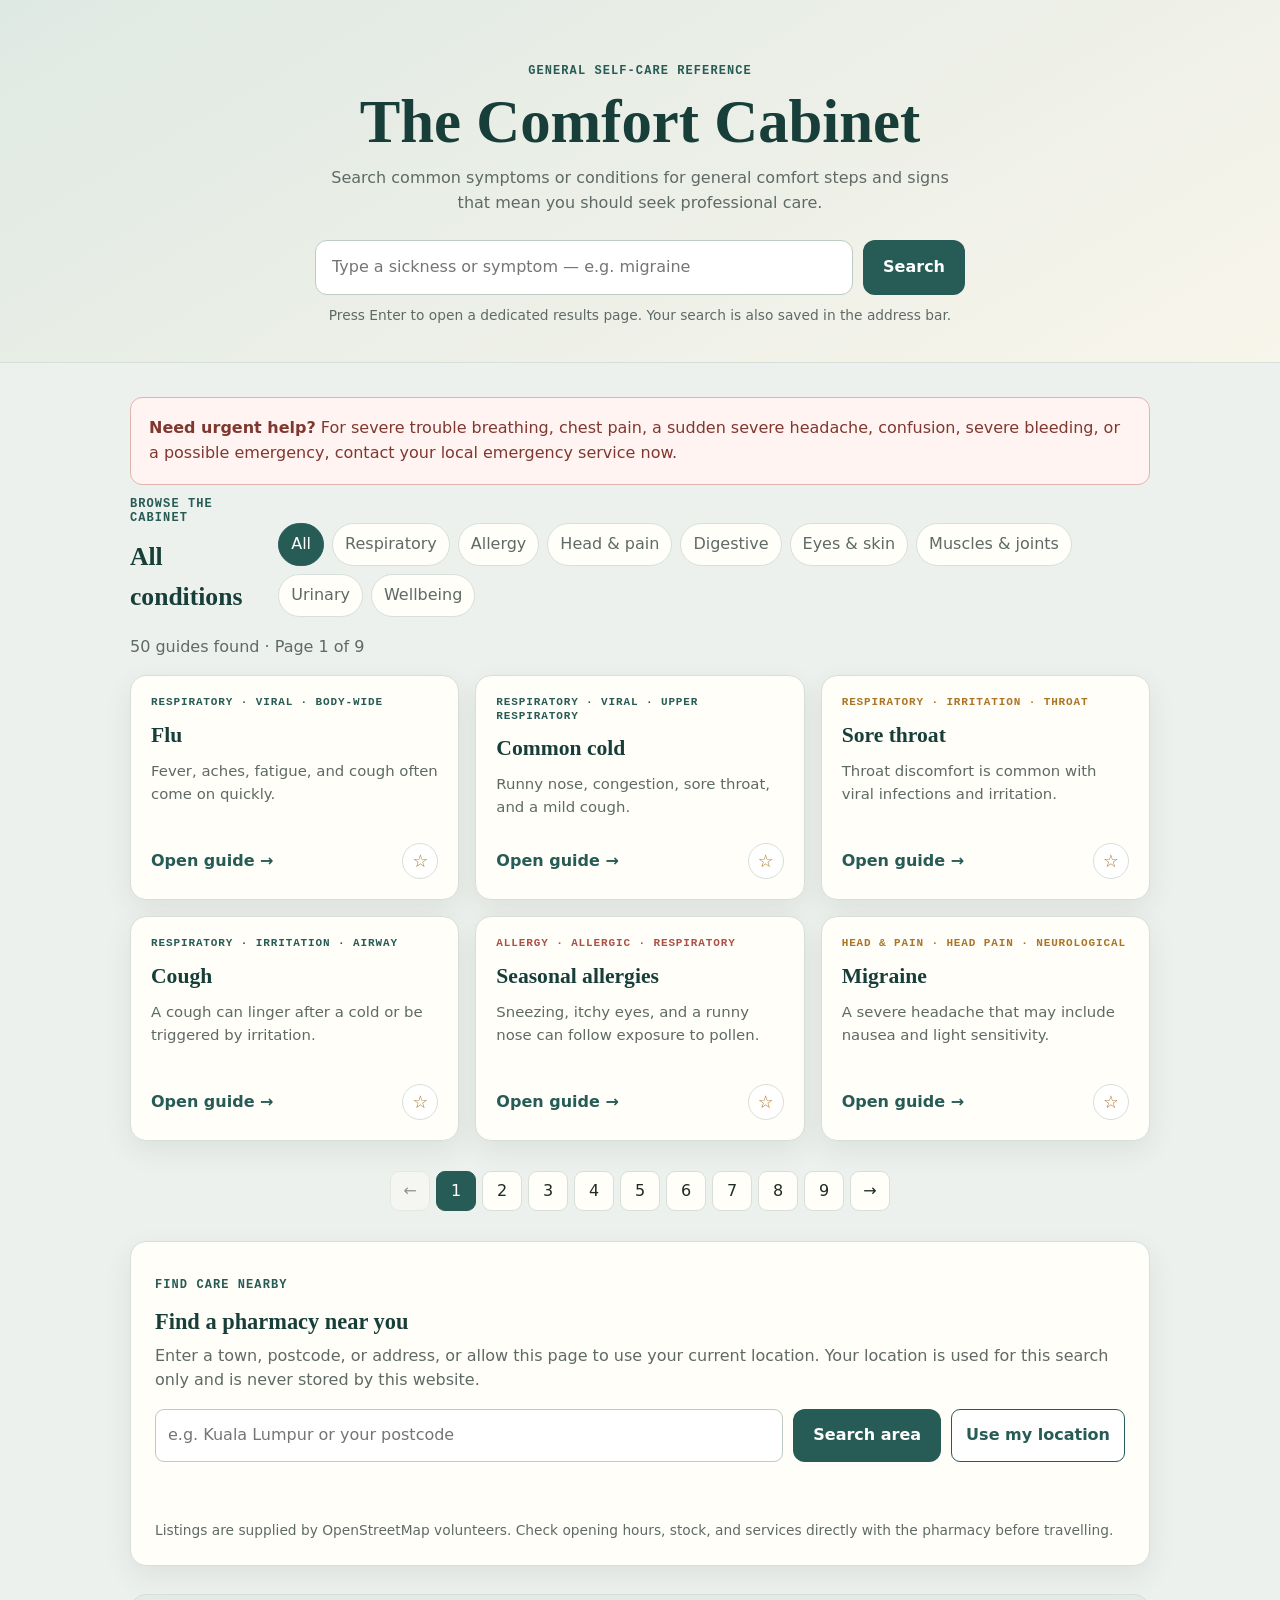
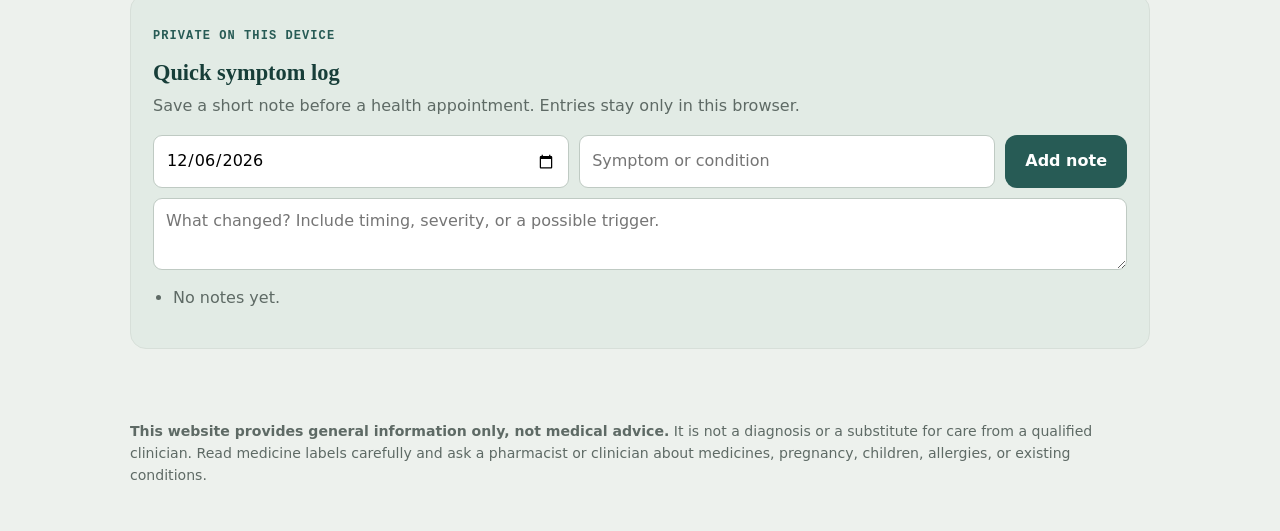
==== commit 2eabf66b: "Add files via upload" ====
--- a/index.html
+++ b/index.html
@@ -1,246 +1,282 @@
-<!doctype html>
-<html lang="en">
-<head>
-  <meta charset="utf-8">
-  <meta name="viewport" content="width=device-width,initial-scale=1">
-  <meta name="description" content="A simple, general-information symptom reference with searchable, paginated guides.">
-  <title>The Comfort Cabinet — Symptom Guide</title>
-  <style>
-    :root { --bg:#edf1ed; --paper:#fffef9; --ink:#1f2b27; --soft:#5e6a65; --teal:#275b55; --teal-dark:#173e39; --gold:#ac7525; --rose:#ad5046; --line:#d7dfd9; --shadow:0 10px 28px rgba(26,54,48,.08); }
-    * { box-sizing:border-box; }
-    html { scroll-behavior:smooth; }
-    body { margin:0; color:var(--ink); background:var(--bg); font:16px/1.55 system-ui,-apple-system,"Segoe UI",sans-serif; }
-    button,input,select,textarea { font:inherit; }
-    button { cursor:pointer; }
-    .hero { padding:52px 20px 36px; text-align:center; background:linear-gradient(150deg,#dfe9e3,#f8f5eb); border-bottom:1px solid var(--line); }
-    .eyebrow,.label { font:600 12px/1.2 ui-monospace,SFMono-Regular,Menlo,monospace; text-transform:uppercase; letter-spacing:.09em; color:var(--teal); }
-    h1,h2,h3 { font-family:Georgia,serif; color:var(--teal-dark); }
-    h1 { max-width:650px; margin:12px auto; font-size:clamp(2.2rem,5vw,3.8rem); line-height:1.05; }
-    .intro { max-width:620px; margin:0 auto 24px; color:var(--soft); }
-    .search-form { max-width:650px; display:flex; gap:10px; margin:auto; }
-    .search-form input { min-width:0; flex:1; border:1px solid #bfcac3; border-radius:12px; padding:14px 16px; background:white; outline-color:var(--teal); }
-    .primary,.search-form button { border:0; border-radius:12px; padding:14px 20px; color:white; background:var(--teal); font-weight:700; }
-    .primary:hover,.search-form button:hover { background:var(--teal-dark); }
-    .search-help { margin:10px 0 0; color:var(--soft); font-size:.86rem; }
-    main { max-width:1060px; margin:auto; padding:34px 20px 72px; }
-    .hidden { display:none !important; }
-    .toolbar { display:flex; justify-content:space-between; align-items:end; gap:16px; margin-bottom:18px; }
-    .toolbar h2 { margin:6px 0 0; font-size:1.6rem; }
-    .filters { display:flex; flex-wrap:wrap; gap:8px; }
-    .chip { padding:8px 12px; border:1px solid var(--line); border-radius:999px; color:var(--soft); background:var(--paper); }
-    .chip[aria-pressed="true"] { color:white; background:var(--teal); border-color:var(--teal); }
-    .result-note { margin:0 0 16px; color:var(--soft); }
-    .grid { display:grid; grid-template-columns:repeat(3,minmax(0,1fr)); gap:16px; }
-    .card { display:flex; flex-direction:column; min-height:225px; padding:20px; border:1px solid var(--line); border-radius:16px; background:var(--paper); box-shadow:var(--shadow); }
-    .card .category { margin:0 0 9px; font:600 11px/1.2 ui-monospace,SFMono-Regular,Menlo,monospace; text-transform:uppercase; letter-spacing:.08em; color:var(--accent,var(--teal)); }
-    .card h3 { margin:0 0 8px; font-size:1.35rem; }
-    .card p { margin:0; color:var(--soft); font-size:.93rem; }
-    .card-footer { display:flex; justify-content:space-between; align-items:center; gap:8px; margin-top:auto; padding-top:18px; }
-    .text-button { border:0; color:var(--teal); background:transparent; font-weight:700; padding:5px 0; }
-    .save { width:36px; height:36px; border:1px solid var(--line); border-radius:50%; background:white; color:var(--gold); font-size:1.1rem; }
-    .save[aria-pressed="true"] { background:#fff4d9; border-color:#ddb75e; }
-    .pagination { display:flex; align-items:center; justify-content:center; gap:6px; margin:30px 0; }
-    .pagination button { min-width:40px; height:40px; padding:0 10px; border:1px solid var(--line); border-radius:9px; background:var(--paper); color:var(--ink); }
-    .pagination button:hover:not(:disabled),.pagination button[aria-current="page"] { background:var(--teal); color:white; border-color:var(--teal); }
-    .pagination button:disabled { cursor:not-allowed; opacity:.45; }
-    .notice { padding:18px; border-radius:12px; border:1px solid #e1b3ad; background:#fff4f1; color:#80372f; }
-    .empty { padding:38px; text-align:center; border:1px dashed #b4c1ba; border-radius:16px; background:var(--paper); color:var(--soft); }
-    .detail-head { display:flex; align-items:start; justify-content:space-between; gap:16px; margin-bottom:18px; }
-    .back { border:0; padding:0; background:transparent; color:var(--teal); font-weight:700; }
-    .detail-title { margin:8px 0 0; font-size:clamp(2rem,5vw,3rem); }
-    .detail-grid { display:grid; grid-template-columns:1.55fr .8fr; gap:18px; }
-    .panel { padding:24px; border:1px solid var(--line); border-radius:16px; background:var(--paper); box-shadow:var(--shadow); }
-    .panel h2 { margin:0 0 12px; font-size:1.35rem; }
-    .steps { display:grid; gap:10px; padding:0; margin:0; list-style:none; }
-    .steps label { display:flex; gap:10px; align-items:start; padding:10px; border-radius:9px; background:#f4f7f3; }
-    .steps input { width:18px; height:18px; accent-color:var(--teal); }
-    .steps input:checked + span { color:var(--soft); text-decoration:line-through; }
-    .flags { border-left:5px solid var(--rose); }
-    .flags h2 { color:var(--rose); }
-    .flags li { margin:8px 0; }
-    .side-list { display:grid; gap:10px; }
-    .side-list div { padding:12px; border-radius:10px; background:#f4f7f3; }
-    .log-box { margin-top:28px; padding:22px; border:1px solid var(--line); border-radius:16px; background:#e2ebe5; }
-    .log-box h2 { margin:0 0 4px; font-size:1.4rem; }
-    .log-form { display:grid; grid-template-columns:1fr 1fr auto; gap:10px; margin-top:14px; }
-    .log-form input,.log-form textarea { width:100%; padding:10px 12px; border:1px solid #bfcac3; border-radius:9px; background:white; }
-    .log-form textarea { grid-column:1 / -1; min-height:70px; resize:vertical; }
-    .log-list { padding-left:20px; color:var(--soft); }
-    .finder { margin-top:28px; padding:24px; border:1px solid var(--line); border-radius:16px; background:var(--paper); box-shadow:var(--shadow); }
-    .finder h2 { margin:0 0 4px; font-size:1.4rem; }
-    .finder-form { display:grid; grid-template-columns:1fr auto auto; gap:10px; margin-top:14px; }
-    .finder-form input { min-width:0; padding:11px 12px; border:1px solid #bfcac3; border-radius:9px; }
-    .secondary { padding:11px 14px; border:1px solid var(--teal); border-radius:9px; color:var(--teal); background:white; font-weight:700; }
-    .secondary:hover { background:#edf5f1; }
-    .finder-status { min-height:1.5em; margin:12px 0 0; color:var(--soft); font-size:.92rem; }
-    .pharmacy-list { display:grid; grid-template-columns:repeat(2,minmax(0,1fr)); gap:12px; margin-top:14px; }
-    .pharmacy { padding:15px; border:1px solid var(--line); border-radius:12px; background:#f7faf7; }
-    .pharmacy h3 { margin:0 0 5px; font-size:1.05rem; }
-    .pharmacy p { margin:0 0 8px; color:var(--soft); font-size:.9rem; }
-    .pharmacy a { color:var(--teal); font-weight:700; font-size:.9rem; }
-    footer { max-width:1060px; margin:auto; padding:0 20px 44px; color:var(--soft); font-size:.88rem; }
-    @media (max-width:760px) { .grid { grid-template-columns:1fr; } .detail-grid { grid-template-columns:1fr; } .toolbar { align-items:start; flex-direction:column; } .search-form,.finder-form { flex-direction:column; display:flex; } .log-form { grid-template-columns:1fr; } .pharmacy-list { grid-template-columns:1fr; } }
-  </style>
-</head>
-<body>
-  <header class="hero">
-    <p class="eyebrow">General self-care reference</p>
-    <h1>The Comfort Cabinet</h1>
-    <p class="intro">Search common symptoms or conditions for general comfort steps and signs that mean you should seek professional care.</p>
-    <form class="search-form" id="search-form" role="search">
-      <input id="search" type="search" placeholder="Type a sickness or symptom — e.g. migraine" autocomplete="off" aria-label="Search symptoms and conditions">
-      <button type="submit">Search</button>
-    </form>
-    <p class="search-help">Press Enter to open a dedicated results page. Your search is also saved in the address bar.</p>
-  </header>
-
-  <main>
-    <section id="directory-view">
-      <div class="notice" role="note"><strong>Need urgent help?</strong> For severe trouble breathing, chest pain, a sudden severe headache, confusion, severe bleeding, or a possible emergency, contact your local emergency service now.</div>
-      <div class="toolbar">
-        <div><p class="label">Browse the cabinet</p><h2 id="view-title">All conditions</h2></div>
-        <div class="filters" id="filters" aria-label="Filter by category"></div>
-      </div>
-      <p class="result-note" id="result-note" aria-live="polite"></p>
-      <div class="grid" id="cards"></div>
-      <nav class="pagination" id="pagination" aria-label="Results pages"></nav>
-      <section class="finder" aria-labelledby="finder-title">
-        <p class="label">Find care nearby</p>
-        <h2 id="finder-title">Find a pharmacy near you</h2>
-        <p class="result-note">Enter a town, postcode, or address, or allow this page to use your current location. Your location is used for this search only and is never stored by this website.</p>
-        <form class="finder-form" id="finder-form">
-          <input id="place" placeholder="e.g. Kuala Lumpur or your postcode" aria-label="Town, postcode, or address">
-          <button class="primary" type="submit">Search area</button>
-          <button class="secondary" type="button" id="gps">Use my location</button>
-        </form>
-        <p class="finder-status" id="finder-status" role="status" aria-live="polite"></p>
-        <div class="pharmacy-list" id="pharmacy-list"></div>
-        <p class="search-help">Listings are supplied by OpenStreetMap volunteers. Check opening hours, stock, and services directly with the pharmacy before travelling.</p>
-      </section>
-      <section class="log-box" aria-labelledby="log-title">
-        <p class="label">Private on this device</p><h2 id="log-title">Quick symptom log</h2>
-        <p class="result-note">Save a short note before a health appointment. Entries stay only in this browser.</p>
-        <form class="log-form" id="log-form">
-          <input id="log-date" type="date" aria-label="Date">
-          <input id="log-symptom" placeholder="Symptom or condition" required aria-label="Symptom or condition">
-          <button class="primary" type="submit">Add note</button>
-          <textarea id="log-note" placeholder="What changed? Include timing, severity, or a possible trigger." aria-label="Symptom note"></textarea>
-        </form>
-        <ul class="log-list" id="log-list"></ul>
-      </section>
-    </section>
-
-    <section id="detail-view" class="hidden" aria-live="polite"></section>
-  </main>
-
-  <footer><strong>This website provides general information only, not medical advice.</strong> It is not a diagnosis or a substitute for care from a qualified clinician. Read medicine labels carefully and ask a pharmacist or clinician about medicines, pregnancy, children, allergies, or existing conditions.</footer>
-
-  <script>
-    const conditions = [
-      {name:'Flu',category:'Respiratory',tag:'Viral · body-wide',accent:'#275b55',summary:'Fever, aches, fatigue, and cough often come on quickly.',duration:'Often improves within about a week.',steps:['Rest as much as you can.','Sip water, broth, or electrolyte drinks regularly.','Use fever or pain medicine only as directed on its label.','Stay home and reduce close contact while unwell.'],flags:['Trouble breathing or chest pain.','Symptoms return worse after improving.','Higher-risk person: very young, older, pregnant, or chronic illness.']},
-      {name:'Common cold',category:'Respiratory',tag:'Viral · upper respiratory',accent:'#275b55',summary:'Runny nose, congestion, sore throat, and a mild cough.',duration:'Usually settles in 7–10 days.',steps:['Rest and drink fluids.','Use saline spray or rinse for congestion.','Try warm drinks or lozenges for throat comfort.','Run a humidifier if the air feels dry.'],flags:['Symptoms persist beyond 10 days.','High fever or significant facial pain.','Symptoms worsen after improving.']},
-      {name:'Sore throat',category:'Respiratory',tag:'Irritation · throat',accent:'#ac7525',summary:'Throat discomfort is common with viral infections and irritation.',duration:'Often eases within a few days.',steps:['Gargle warm salt water if safe for you.','Sip warm drinks and stay hydrated.','Use a lozenge if appropriate for your age.','Rest your voice.'],flags:['Trouble swallowing or breathing.','High fever or rash.','Lasts more than one week.']},
-      {name:'Cough',category:'Respiratory',tag:'Irritation · airway',accent:'#275b55',summary:'A cough can linger after a cold or be triggered by irritation.',duration:'May linger for 1–3 weeks after a cold.',steps:['Drink fluids to help thin mucus.','Try honey in warm water if age-appropriate (not for infants).','Use a humidifier at night.','Sleep slightly propped up.'],flags:['Coughing up blood.','Shortness of breath or wheezing.','Lasts longer than three weeks.']},
-      {name:'Seasonal allergies',category:'Allergy',tag:'Allergic · respiratory',accent:'#ad5046',summary:'Sneezing, itchy eyes, and a runny nose can follow exposure to pollen.',duration:'Symptoms often follow triggers or seasons.',steps:['Check pollen levels and limit exposure when high.','Rinse with saline if it helps you.','Shower after spending time outdoors.','Consider an antihistamine only as directed.'],flags:['Wheezing or trouble breathing.','Swelling of the face, lips, or throat.','Usual measures do not help.']},
-      {name:'Migraine',category:'Head & pain',tag:'Head pain · neurological',accent:'#ac7525',summary:'A severe headache that may include nausea and light sensitivity.',duration:'Episodes can last hours to about a day.',steps:['Rest in a dark, quiet room early.','Apply a cold compress to the head or neck.','Hydrate and have a light snack if tolerated.','Track possible triggers, sleep, and stress.'],flags:['Sudden “worst-ever” headache.','Fever, stiff neck, weakness, confusion, or vision loss.','Headaches are becoming more frequent or severe.']},
-      {name:'Tension headache',category:'Head & pain',tag:'Head pain · stress-related',accent:'#ac7525',summary:'A band-like ache that may be related to posture, stress, or eye strain.',duration:'Often eases within a few hours.',steps:['Take a screen and eye break.','Gently stretch your neck and shoulders.','Try a warm or cold compress.','Check that you have eaten and had fluids.'],flags:['Sudden severe headache.','Vision changes or confusion.','Occurs daily or is worsening.']},
-      {name:'Period cramps',category:'Head & pain',tag:'Menstrual · lower abdomen',accent:'#ad5046',summary:'Cramping around a period may affect the lower belly and back.',duration:'Often strongest on days one and two.',steps:['Use a heating pad or warm compress.','Try gentle movement or stretching.','Use pain medicine only as directed.','Rest and drink water.'],flags:['Pain regularly prevents everyday activities.','Bleeding is unusually heavy.','Suddenly much worse than usual.']},
-      {name:'Stomach upset',category:'Digestive',tag:'Digestive · general',accent:'#275b55',summary:'Nausea, cramps, or discomfort can have many causes.',duration:'Mild upset often eases within a day.',steps:['Sip clear fluids slowly.','Choose small, bland meals once tolerated.','Avoid greasy foods and alcohol for now.','Rest and note any food trigger.'],flags:['Cannot keep fluids down.','Severe or worsening abdominal pain.','Signs of dehydration.']},
-      {name:'Diarrhea',category:'Digestive',tag:'Digestive · general',accent:'#275b55',summary:'Loose stools can lead to fluid loss, especially in children and older adults.',duration:'Often settles within a few days.',steps:['Replace fluids regularly.','Choose bland foods when you feel ready.','Avoid caffeine, alcohol, and rich foods.','Wash hands frequently.'],flags:['Blood in stool or severe pain.','Signs of dehydration.','Lasts more than a few days.']},
-      {name:'Constipation',category:'Digestive',tag:'Digestive · general',accent:'#ac7525',summary:'Infrequent or difficult bowel movements can be uncomfortable.',duration:'May improve over several days with routine changes.',steps:['Drink water throughout the day.','Add fibre gradually.','Take a gentle walk if comfortable.','Do not ignore the urge to go.'],flags:['Severe pain or bloating.','Blood in stool.','No improvement after several days.']},
-      {name:'Heartburn',category:'Digestive',tag:'Digestive · burning',accent:'#ac7525',summary:'Burning discomfort after eating may be related to acid reflux.',duration:'Occasional episodes often settle within hours.',steps:['Stay upright after eating.','Choose smaller, less rich meals.','Avoid late meals if they trigger symptoms.','Prop your head up slightly at night.'],flags:['Chest pain with shortness of breath.','Trouble swallowing.','Symptoms happen more than twice weekly.']},
-      {name:'Food poisoning',category:'Digestive',tag:'Digestive · foodborne',accent:'#275b55',summary:'Vomiting or diarrhea can follow contaminated food, but other causes are possible.',duration:'Symptoms may pass within 24–48 hours.',steps:['Sip water or electrolyte drinks.','Rest and eat bland food as tolerated.','Avoid alcohol and greasy foods.','Wash hands carefully.'],flags:['High fever or bloody stool.','Signs of dehydration.','Symptoms last more than two days.']},
-      {name:'Pink eye',category:'Eyes & skin',tag:'Eye · irritation or infection',accent:'#ad5046',summary:'Redness and discharge need hygiene and, sometimes, clinician assessment.',duration:'Often clears within 7–10 days depending on cause.',steps:['Clean discharge gently with a clean damp cloth.','Wash hands and avoid touching eyes.','Do not share towels or cosmetics.','Avoid contact lenses until cleared.'],flags:['Eye pain or vision changes.','Strong light sensitivity.','No improvement after a week.']},
-      {name:'Minor rash',category:'Eyes & skin',tag:'Skin · irritation',accent:'#ad5046',summary:'Mild itchy or irritated skin can follow contact with an irritant.',duration:'Should improve after avoiding a trigger.',steps:['Stop using a possible new irritant.','Keep skin clean, cool, and dry.','Avoid scratching where possible.','Use fragrance-free moisturiser if it helps.'],flags:['Rash with breathing trouble or facial swelling.','Fever, blisters, or rapidly spreading redness.','Painful or infected-looking skin.']},
-      {name:'Back strain',category:'Muscles & joints',tag:'Muscle · lower back',accent:'#ac7525',summary:'A strain may follow lifting, a new activity, or awkward movement.',duration:'Many mild strains improve over days to weeks.',steps:['Keep gently moving as comfortable.','Try heat or cold, whichever helps.','Avoid heavy lifting for now.','Consider a gradual return to activity.'],flags:['Weakness, numbness, or bladder/bowel changes.','Pain after a major fall or injury.','Pain is severe or keeps worsening.']},
-      {name:'Sprain',category:'Muscles & joints',tag:'Joint · injury',accent:'#ac7525',summary:'A stretched or torn ligament can cause pain and swelling around a joint.',duration:'Recovery varies from days to weeks.',steps:['Rest the injured area from painful activity.','Use a wrapped cold pack briefly at a time.','Elevate when possible.','Return to activity gradually when comfortable.'],flags:['Joint looks deformed.','Cannot bear weight or use the limb.','Numbness, worsening swelling, or severe pain.']},
-      {name:'UTI symptoms',category:'Urinary',tag:'Urinary · possible infection',accent:'#ad5046',summary:'Burning or frequent urination needs medical assessment, especially with fever.',duration:'Symptoms may not resolve without treatment.',steps:['Drink water regularly.','Avoid holding urine.','Avoid caffeine or alcohol if they irritate symptoms.','Write down onset and symptoms for a clinician.'],flags:['Fever, back or side pain.','Blood in urine.','Pregnancy, male sex, or a child with symptoms.']}
-    ];
-    const PER_PAGE = 6;
-    const $ = s => document.querySelector(s);
-    const cards = $('#cards'), pagination = $('#pagination'), directory = $('#directory-view'), detail = $('#detail-view');
-    let activeCategory = 'All';
-    const saved = new Set(JSON.parse(localStorage.getItem('comfort-saved') || '[]'));
-    const categoryTips = {
-      'Respiratory':['Check your temperature if you feel feverish and record changes.','Avoid smoke, vaping, and strong scents while symptoms are active.','Choose simple nourishing food as your appetite returns.','Wash hands often and avoid sharing cups or utensils.'],
-      'Allergy':['Keep a note of likely triggers such as pollen, pets, or products.','Change clothes and shower after a high-pollen outdoor day.','Use a cool, clean compress for itchy eyes.','Ask a pharmacist which non-prescription option is suitable for you.'],
-      'Head & pain':['Take a quiet screen break and lower bright lights.','Have regular small meals if missing meals is a trigger.','Note your sleep, stress, timing, and symptoms.','Avoid alcohol while you are unwell or using pain medicines.'],
-      'Digestive':['Eat slowly and stop before you feel overly full.','Keep a short note of foods or drinks that make symptoms worse.','Avoid alcohol until you are feeling well.','Contact a pharmacist before using medicines if you have other conditions.'],
-      'Eyes & skin':['Use clean hands and clean towels around the affected area.','Avoid trying new cosmetics, lotions, or contact products until better.','Take a clear photo if changes need to be tracked.','Do not share towels, makeup, or eye products.'],
-      'Muscles & joints':['Move within a comfortable range instead of staying still all day.','Use supportive footwear and avoid uneven ground while recovering.','Avoid increasing activity until pain and swelling are improving.','Write down how the injury happened in case you need an assessment.'],
-      'Urinary':['Note when symptoms started and whether they are changing.','Avoid products that irritate you, such as scented washes.','Avoid alcohol until symptoms are assessed.','Seek prompt clinical advice instead of relying on self-treatment alone.']
-    };
-
-    function slug(name) { return name.toLowerCase().replace(/[^a-z0-9]+/g,'-').replace(/(^-|-$)/g,''); }
-    function clean(s) { return s.replace(/[&<>"]/g, c => ({'&':'&amp;','<':'&lt;','>':'&gt;','"':'&quot;'}[c])); }
-    function getState() { const p = new URLSearchParams(location.hash.slice(1)); return {view:p.get('view') || 'directory', q:p.get('q') || '', page:Math.max(1,Number(p.get('page')) || 1), item:p.get('item')}; }
-    function setRoute(values) { const p = new URLSearchParams(); Object.entries(values).forEach(([k,v]) => { if(v) p.set(k,v); }); location.hash = p.toString(); }
-    function filtered(q) { const term = q.trim().toLowerCase(); return conditions.filter(c => (activeCategory === 'All' || c.category === activeCategory) && (!term || (c.name+' '+c.category+' '+c.tag+' '+c.summary).toLowerCase().includes(term))); }
-    function tipsFor(c) { return [...c.steps, ...(categoryTips[c.category] || [])].slice(0,8); }
-
-    function renderFilters() { const cats = ['All', ...new Set(conditions.map(c => c.category))]; $('#filters').innerHTML = cats.map(cat => `<button class="chip" aria-pressed="${cat===activeCategory}" data-category="${clean(cat)}">${clean(cat)}</button>`).join(''); }
-    function renderDirectory() {
-      const {q,page} = getState(); const list = filtered(q); const pages = Math.max(1,Math.ceil(list.length/PER_PAGE)); const safePage = Math.min(page,pages); const slice = list.slice((safePage-1)*PER_PAGE,safePage*PER_PAGE);
-      directory.classList.remove('hidden'); detail.classList.add('hidden');
-      $('#search').value = q; $('#view-title').textContent = q ? `Results for “${q}”` : activeCategory === 'All' ? 'All conditions' : activeCategory;
-      $('#result-note').textContent = list.length ? `${list.length} guide${list.length===1?'':'s'} found · Page ${safePage} of ${pages}` : 'No guides found.';
-      cards.innerHTML = slice.length ? slice.map(c => `<article class="card" style="--accent:${c.accent}"><p class="category">${clean(c.category)} · ${clean(c.tag)}</p><h3>${clean(c.name)}</h3><p>${clean(c.summary)}</p><div class="card-footer"><button class="text-button" data-open="${slug(c.name)}">Open guide →</button><button class="save" data-save="${slug(c.name)}" aria-label="Save ${clean(c.name)}" aria-pressed="${saved.has(slug(c.name))}">${saved.has(slug(c.name))?'★':'☆'}</button></div></article>`).join('') : '<div class="empty">Try another word, clear the search, or choose a different category.</div>';
-      pagination.innerHTML = list.length > PER_PAGE ? `<button data-page="${safePage-1}" ${safePage===1?'disabled':''}>←</button>${Array.from({length:pages},(_,i)=>`<button data-page="${i+1}" ${i+1===safePage?'aria-current="page"':''}>${i+1}</button>`).join('')}<button data-page="${safePage+1}" ${safePage===pages?'disabled':''}>→</button>` : '';
-      renderFilters();
-    }
-    function renderDetail(item) {
-      const c = conditions.find(x => slug(x.name) === item); if (!c) return setRoute({view:'directory'});
-      directory.classList.add('hidden'); detail.classList.remove('hidden');
-      detail.innerHTML = `<button class="back" id="back">← Back to results</button><div class="detail-head"><div><p class="label">${clean(c.category)} · ${clean(c.tag)}</p><h1 class="detail-title">${clean(c.name)}</h1><p class="intro" style="margin:0">${clean(c.summary)}</p></div><button class="save" data-save="${slug(c.name)}" aria-label="Save ${clean(c.name)}" aria-pressed="${saved.has(slug(c.name))}">${saved.has(slug(c.name))?'★':'☆'}</button></div><div class="detail-grid"><div class="panel"><h2>Eight comfort tips</h2><p class="result-note">Check off steps as you complete them. Your progress stays on this device.</p><ul class="steps">${tipsFor(c).map((step,i)=>`<li><label><input type="checkbox" data-step="${slug(c.name)}-${i}" ${localStorage.getItem('comfort-step-'+slug(c.name)+'-'+i)==='true'?'checked':''}><span>${clean(step)}</span></label></li>`).join('')}</ul></div><aside class="side-list"><div><strong>Typical course</strong><br><span>${clean(c.duration)}</span></div><div><strong>Saved guides</strong><br><span>${saved.size} condition${saved.size===1?'':'s'} saved</span></div><div><strong>Practical next step</strong><br><span>Record changes in the symptom log below.</span></div></aside></div><div class="panel flags" style="margin-top:18px"><h2>Get urgent medical advice if you notice</h2><ul>${c.flags.map(f=>`<li>${clean(f)}</li>`).join('')}</ul></div>`;
-      detail.scrollIntoView({behavior:'smooth',block:'start'});
-    }
-    function route() { const s=getState(); s.view==='detail' ? renderDetail(s.item) : renderDirectory(); }
-    function saveItem(item) { saved.has(item) ? saved.delete(item) : saved.add(item); localStorage.setItem('comfort-saved',JSON.stringify([...saved])); route(); }
-    function renderLog() { const log = JSON.parse(localStorage.getItem('comfort-log') || '[]'); $('#log-list').innerHTML = log.length ? log.map(e=>`<li><strong>${clean(e.date || 'Undated')} — ${clean(e.symptom)}</strong>${e.note ? `: ${clean(e.note)}` : ''}</li>`).join('') : '<li>No notes yet.</li>'; }
-    function distanceKm(lat1,lon1,lat2,lon2) { const r=6371, dLat=(lat2-lat1)*Math.PI/180, dLon=(lon2-lon1)*Math.PI/180, a=Math.sin(dLat/2)**2+Math.cos(lat1*Math.PI/180)*Math.cos(lat2*Math.PI/180)*Math.sin(dLon/2)**2; return 2*r*Math.asin(Math.sqrt(a)); }
-    function renderPharmacies(items,lat,lon) { const list=$('#pharmacy-list'); if(!items.length) { list.innerHTML='<div class="empty">No pharmacies were listed within 5 km. Try a nearby town or a different postcode.</div>'; return; } list.innerHTML=items.sort((a,b)=>distanceKm(lat,lon,a.lat,a.lon)-distanceKm(lat,lon,b.lat,b.lon)).slice(0,8).map(p=>{ const t=p.tags||{}, name=t.name||'Pharmacy', address=[t['addr:housenumber'],t['addr:street'],t['addr:city']].filter(Boolean).join(' ') || 'Address not listed'; const km=distanceKm(lat,lon,p.lat,p.lon).toFixed(1); return `<article class="pharmacy"><h3>${clean(name)}</h3><p>${clean(address)} · ${km} km away</p><a target="_blank" rel="noopener" href="https://www.openstreetmap.org/?mlat=${p.lat}&mlon=${p.lon}#map=18/${p.lat}/${p.lon}">Open map →</a></article>`; }).join(''); }
-    async function getOverpassData(query) {
-      // The interpreter expects the query under its "data" form field. The original
-      // request sent raw text, which is why the public service rejected it.
-      const endpoints=['https://overpass-api.de/api/interpreter','https://overpass.private.coffee/api/interpreter'];
-      let lastError;
-      for (const endpoint of endpoints) {
-        try {
-          const controller=new AbortController();
-          const timer=setTimeout(()=>controller.abort(),18000);
-          const response=await fetch(endpoint,{method:'POST',body:'data='+encodeURIComponent(query),signal:controller.signal});
-          clearTimeout(timer);
-          if(!response.ok) throw new Error(`HTTP ${response.status}`);
-          const data=await response.json();
-          if(!Array.isArray(data.elements)) throw new Error('Invalid results');
-          return data;
-        } catch(error) { lastError=error; }
-      }
-      throw lastError || new Error('No Overpass server available');
-    }
-    async function findPharmacies(lat,lon,label) {
-      const status=$('#finder-status'), list=$('#pharmacy-list');
-      status.textContent=`Finding pharmacies near ${label}…`; list.innerHTML='';
-      try {
-        const query=`[out:json][timeout:20];(nwr["amenity"="pharmacy"](around:5000,${lat},${lon}););out center tags;`;
-        const data=await getOverpassData(query);
-        const items=data.elements.map(p=>({ ...p, lat:p.lat ?? p.center?.lat, lon:p.lon ?? p.center?.lon })).filter(p=>Number.isFinite(p.lat)&&Number.isFinite(p.lon));
-        renderPharmacies(items,lat,lon);
-        status.textContent=`Showing up to 8 pharmacies within 5 km of ${label}.`;
-      } catch {
-        const map=`https://www.openstreetmap.org/#map=14/${lat}/${lon}`;
-        list.innerHTML=`<div class="empty"><strong>Live pharmacy listings are temporarily busy.</strong><br>Use the map link below to search this area directly.<br><br><a class="primary" target="_blank" rel="noopener" href="${map}">Open map near ${clean(label)} →</a></div>`;
-        status.textContent='The live listing could not load, but the map search is ready.';
-      }
-    }
-
-    $('#search-form').addEventListener('submit', e => { e.preventDefault(); activeCategory='All'; setRoute({view:'directory',q:$('#search').value.trim(),page:1}); });
-    document.addEventListener('click', e => { const cat=e.target.dataset.category, page=e.target.dataset.page, open=e.target.dataset.open, save=e.target.dataset.save; if(cat){activeCategory=cat; const s=getState(); setRoute({view:'directory',q:s.q,page:1});} if(page){const s=getState();setRoute({view:'directory',q:s.q,page});} if(open)setRoute({view:'detail',item:open}); if(save)saveItem(save); if(e.target.id==='back'){const s=getState();setRoute({view:'directory',q:s.q,page:1});} });
-    document.addEventListener('change', e => { if(e.target.matches('[data-step]')) localStorage.setItem('comfort-step-'+e.target.dataset.step,e.target.checked); });
-    $('#log-date').value = new Date().toISOString().slice(0,10); $('#log-form').addEventListener('submit',e=>{e.preventDefault(); const log=JSON.parse(localStorage.getItem('comfort-log')||'[]'); log.unshift({date:$('#log-date').value,symptom:$('#log-symptom').value.trim(),note:$('#log-note').value.trim()}); localStorage.setItem('comfort-log',JSON.stringify(log.slice(0,12))); e.target.reset(); $('#log-date').value=new Date().toISOString().slice(0,10); renderLog();});
-    $('#finder-form').addEventListener('submit',async e=>{e.preventDefault(); const place=$('#place').value.trim(), status=$('#finder-status'); if(!place) { status.textContent='Enter a town, postcode, or address first.'; return; } status.textContent='Finding that location…'; $('#pharmacy-list').innerHTML=''; try { const response=await fetch('https://nominatim.openstreetmap.org/search?format=jsonv2&limit=1&q='+encodeURIComponent(place)); const results=await response.json(); if(!results.length) throw new Error('not found'); findPharmacies(Number(results[0].lat),Number(results[0].lon),results[0].display_name); } catch { status.textContent='That location could not be found. Try a town, postcode, or a more specific address.'; } });
-    $('#gps').addEventListener('click',()=>{ const status=$('#finder-status'); if(!navigator.geolocation) { status.textContent='This browser does not support location access. Enter a town or postcode instead.'; return; } status.textContent='Requesting your location…'; navigator.geolocation.getCurrentPosition(pos=>findPharmacies(pos.coords.latitude,pos.coords.longitude,'your current location'),()=>{status.textContent='Location access was unavailable. Enter a town or postcode instead.';},{enableHighAccuracy:false,timeout:10000,maximumAge:300000}); });
-    addEventListener('hashchange',route); renderLog(); route();
-  </script>
-</body>
-</html>
+<!doctype html>
+<html lang="en">
+<head>
+  <meta charset="utf-8">
+  <meta name="viewport" content="width=device-width,initial-scale=1">
+  <meta name="description" content="A simple, general-information symptom reference with searchable, paginated guides.">
+  <title>The Comfort Cabinet — Symptom Guide</title>
+  <style>
+    :root { --bg:#edf1ed; --paper:#fffef9; --ink:#1f2b27; --soft:#5e6a65; --teal:#275b55; --teal-dark:#173e39; --gold:#ac7525; --rose:#ad5046; --line:#d7dfd9; --shadow:0 10px 28px rgba(26,54,48,.08); }
+    * { box-sizing:border-box; }
+    html { scroll-behavior:smooth; }
+    body { margin:0; color:var(--ink); background:var(--bg); font:16px/1.55 system-ui,-apple-system,"Segoe UI",sans-serif; }
+    button,input,select,textarea { font:inherit; }
+    button { cursor:pointer; }
+    .hero { padding:52px 20px 36px; text-align:center; background:linear-gradient(150deg,#dfe9e3,#f8f5eb); border-bottom:1px solid var(--line); }
+    .eyebrow,.label { font:600 12px/1.2 ui-monospace,SFMono-Regular,Menlo,monospace; text-transform:uppercase; letter-spacing:.09em; color:var(--teal); }
+    h1,h2,h3 { font-family:Georgia,serif; color:var(--teal-dark); }
+    h1 { max-width:650px; margin:12px auto; font-size:clamp(2.2rem,5vw,3.8rem); line-height:1.05; }
+    .intro { max-width:620px; margin:0 auto 24px; color:var(--soft); }
+    .search-form { max-width:650px; display:flex; gap:10px; margin:auto; }
+    .search-form input { min-width:0; flex:1; border:1px solid #bfcac3; border-radius:12px; padding:14px 16px; background:white; outline-color:var(--teal); }
+    .primary,.search-form button { border:0; border-radius:12px; padding:14px 20px; color:white; background:var(--teal); font-weight:700; }
+    .primary:hover,.search-form button:hover { background:var(--teal-dark); }
+    .search-help { margin:10px 0 0; color:var(--soft); font-size:.86rem; }
+    main { max-width:1060px; margin:auto; padding:34px 20px 72px; }
+    .hidden { display:none !important; }
+    .toolbar { display:flex; justify-content:space-between; align-items:end; gap:16px; margin-bottom:18px; }
+    .toolbar h2 { margin:6px 0 0; font-size:1.6rem; }
+    .filters { display:flex; flex-wrap:wrap; gap:8px; }
+    .chip { padding:8px 12px; border:1px solid var(--line); border-radius:999px; color:var(--soft); background:var(--paper); }
+    .chip[aria-pressed="true"] { color:white; background:var(--teal); border-color:var(--teal); }
+    .result-note { margin:0 0 16px; color:var(--soft); }
+    .grid { display:grid; grid-template-columns:repeat(3,minmax(0,1fr)); gap:16px; }
+    .card { display:flex; flex-direction:column; min-height:225px; padding:20px; border:1px solid var(--line); border-radius:16px; background:var(--paper); box-shadow:var(--shadow); }
+    .card .category { margin:0 0 9px; font:600 11px/1.2 ui-monospace,SFMono-Regular,Menlo,monospace; text-transform:uppercase; letter-spacing:.08em; color:var(--accent,var(--teal)); }
+    .card h3 { margin:0 0 8px; font-size:1.35rem; }
+    .card p { margin:0; color:var(--soft); font-size:.93rem; }
+    .card-footer { display:flex; justify-content:space-between; align-items:center; gap:8px; margin-top:auto; padding-top:18px; }
+    .text-button { border:0; color:var(--teal); background:transparent; font-weight:700; padding:5px 0; }
+    .save { width:36px; height:36px; border:1px solid var(--line); border-radius:50%; background:white; color:var(--gold); font-size:1.1rem; }
+    .save[aria-pressed="true"] { background:#fff4d9; border-color:#ddb75e; }
+    .pagination { display:flex; align-items:center; justify-content:center; gap:6px; margin:30px 0; }
+    .pagination button { min-width:40px; height:40px; padding:0 10px; border:1px solid var(--line); border-radius:9px; background:var(--paper); color:var(--ink); }
+    .pagination button:hover:not(:disabled),.pagination button[aria-current="page"] { background:var(--teal); color:white; border-color:var(--teal); }
+    .pagination button:disabled { cursor:not-allowed; opacity:.45; }
+    .notice { padding:18px; border-radius:12px; border:1px solid #e1b3ad; background:#fff4f1; color:#80372f; }
+    .empty { padding:38px; text-align:center; border:1px dashed #b4c1ba; border-radius:16px; background:var(--paper); color:var(--soft); }
+    .detail-head { display:flex; align-items:start; justify-content:space-between; gap:16px; margin-bottom:18px; }
+    .back { border:0; padding:0; background:transparent; color:var(--teal); font-weight:700; }
+    .detail-title { margin:8px 0 0; font-size:clamp(2rem,5vw,3rem); }
+    .detail-grid { display:grid; grid-template-columns:1.55fr .8fr; gap:18px; }
+    .panel { padding:24px; border:1px solid var(--line); border-radius:16px; background:var(--paper); box-shadow:var(--shadow); }
+    .panel h2 { margin:0 0 12px; font-size:1.35rem; }
+    .steps { display:grid; gap:10px; padding:0; margin:0; list-style:none; }
+    .steps label { display:flex; gap:10px; align-items:start; padding:10px; border-radius:9px; background:#f4f7f3; }
+    .steps input { width:18px; height:18px; accent-color:var(--teal); }
+    .steps input:checked + span { color:var(--soft); text-decoration:line-through; }
+    .flags { border-left:5px solid var(--rose); }
+    .flags h2 { color:var(--rose); }
+    .flags li { margin:8px 0; }
+    .side-list { display:grid; gap:10px; }
+    .side-list div { padding:12px; border-radius:10px; background:#f4f7f3; }
+    .log-box { margin-top:28px; padding:22px; border:1px solid var(--line); border-radius:16px; background:#e2ebe5; }
+    .log-box h2 { margin:0 0 4px; font-size:1.4rem; }
+    .log-form { display:grid; grid-template-columns:1fr 1fr auto; gap:10px; margin-top:14px; }
+    .log-form input,.log-form textarea { width:100%; padding:10px 12px; border:1px solid #bfcac3; border-radius:9px; background:white; }
+    .log-form textarea { grid-column:1 / -1; min-height:70px; resize:vertical; }
+    .log-list { padding-left:20px; color:var(--soft); }
+    .finder { margin-top:28px; padding:24px; border:1px solid var(--line); border-radius:16px; background:var(--paper); box-shadow:var(--shadow); }
+    .finder h2 { margin:0 0 4px; font-size:1.4rem; }
+    .finder-form { display:grid; grid-template-columns:1fr auto auto; gap:10px; margin-top:14px; }
+    .finder-form input { min-width:0; padding:11px 12px; border:1px solid #bfcac3; border-radius:9px; }
+    .secondary { padding:11px 14px; border:1px solid var(--teal); border-radius:9px; color:var(--teal); background:white; font-weight:700; }
+    .secondary:hover { background:#edf5f1; }
+    .finder-status { min-height:1.5em; margin:12px 0 0; color:var(--soft); font-size:.92rem; }
+    .pharmacy-list { display:grid; grid-template-columns:repeat(2,minmax(0,1fr)); gap:12px; margin-top:14px; }
+    .pharmacy { padding:15px; border:1px solid var(--line); border-radius:12px; background:#f7faf7; }
+    .pharmacy h3 { margin:0 0 5px; font-size:1.05rem; }
+    .pharmacy p { margin:0 0 8px; color:var(--soft); font-size:.9rem; }
+    .pharmacy a { color:var(--teal); font-weight:700; font-size:.9rem; }
+    footer { max-width:1060px; margin:auto; padding:0 20px 44px; color:var(--soft); font-size:.88rem; }
+    @media (max-width:760px) { .grid { grid-template-columns:1fr; } .detail-grid { grid-template-columns:1fr; } .toolbar { align-items:start; flex-direction:column; } .search-form,.finder-form { flex-direction:column; display:flex; } .log-form { grid-template-columns:1fr; } .pharmacy-list { grid-template-columns:1fr; } }
+  </style>
+</head>
+<body>
+  <header class="hero">
+    <p class="eyebrow">General self-care reference</p>
+    <h1>The Comfort Cabinet</h1>
+    <p class="intro">Search common symptoms or conditions for general comfort steps and signs that mean you should seek professional care.</p>
+    <form class="search-form" id="search-form" role="search">
+      <input id="search" type="search" placeholder="Type a sickness or symptom — e.g. migraine" autocomplete="off" aria-label="Search symptoms and conditions">
+      <button type="submit">Search</button>
+    </form>
+    <p class="search-help">Press Enter to open a dedicated results page. Your search is also saved in the address bar.</p>
+  </header>
+
+  <main>
+    <section id="directory-view">
+      <div class="notice" role="note"><strong>Need urgent help?</strong> For severe trouble breathing, chest pain, a sudden severe headache, confusion, severe bleeding, or a possible emergency, contact your local emergency service now.</div>
+      <div class="toolbar">
+        <div><p class="label">Browse the cabinet</p><h2 id="view-title">All conditions</h2></div>
+        <div class="filters" id="filters" aria-label="Filter by category"></div>
+      </div>
+      <p class="result-note" id="result-note" aria-live="polite"></p>
+      <div class="grid" id="cards"></div>
+      <nav class="pagination" id="pagination" aria-label="Results pages"></nav>
+      <section class="finder" aria-labelledby="finder-title">
+        <p class="label">Find care nearby</p>
+        <h2 id="finder-title">Find a pharmacy near you</h2>
+        <p class="result-note">Enter a town, postcode, or address, or allow this page to use your current location. Your location is used for this search only and is never stored by this website.</p>
+        <form class="finder-form" id="finder-form">
+          <input id="place" placeholder="e.g. Kuala Lumpur or your postcode" aria-label="Town, postcode, or address">
+          <button class="primary" type="submit">Search area</button>
+          <button class="secondary" type="button" id="gps">Use my location</button>
+        </form>
+        <p class="finder-status" id="finder-status" role="status" aria-live="polite"></p>
+        <div class="pharmacy-list" id="pharmacy-list"></div>
+        <p class="search-help">Listings are supplied by OpenStreetMap volunteers. Check opening hours, stock, and services directly with the pharmacy before travelling.</p>
+      </section>
+      <section class="log-box" aria-labelledby="log-title">
+        <p class="label">Private on this device</p><h2 id="log-title">Quick symptom log</h2>
+        <p class="result-note">Save a short note before a health appointment. Entries stay only in this browser.</p>
+        <form class="log-form" id="log-form">
+          <input id="log-date" type="date" aria-label="Date">
+          <input id="log-symptom" placeholder="Symptom or condition" required aria-label="Symptom or condition">
+          <button class="primary" type="submit">Add note</button>
+          <textarea id="log-note" placeholder="What changed? Include timing, severity, or a possible trigger." aria-label="Symptom note"></textarea>
+        </form>
+        <ul class="log-list" id="log-list"></ul>
+      </section>
+    </section>
+
+    <section id="detail-view" class="hidden" aria-live="polite"></section>
+  </main>
+
+  <footer><strong>This website provides general information only, not medical advice.</strong> It is not a diagnosis or a substitute for care from a qualified clinician. Read medicine labels carefully and ask a pharmacist or clinician about medicines, pregnancy, children, allergies, or existing conditions.</footer>
+
+  <script>
+    const conditions = [
+      {name:'Flu',category:'Respiratory',tag:'Viral · body-wide',accent:'#275b55',summary:'Fever, aches, fatigue, and cough often come on quickly.',duration:'Often improves within about a week.',steps:['Rest as much as you can.','Sip water, broth, or electrolyte drinks regularly.','Use fever or pain medicine only as directed on its label.','Stay home and reduce close contact while unwell.'],flags:['Trouble breathing or chest pain.','Symptoms return worse after improving.','Higher-risk person: very young, older, pregnant, or chronic illness.']},
+      {name:'Common cold',category:'Respiratory',tag:'Viral · upper respiratory',accent:'#275b55',summary:'Runny nose, congestion, sore throat, and a mild cough.',duration:'Usually settles in 7–10 days.',steps:['Rest and drink fluids.','Use saline spray or rinse for congestion.','Try warm drinks or lozenges for throat comfort.','Run a humidifier if the air feels dry.'],flags:['Symptoms persist beyond 10 days.','High fever or significant facial pain.','Symptoms worsen after improving.']},
+      {name:'Sore throat',category:'Respiratory',tag:'Irritation · throat',accent:'#ac7525',summary:'Throat discomfort is common with viral infections and irritation.',duration:'Often eases within a few days.',steps:['Gargle warm salt water if safe for you.','Sip warm drinks and stay hydrated.','Use a lozenge if appropriate for your age.','Rest your voice.'],flags:['Trouble swallowing or breathing.','High fever or rash.','Lasts more than one week.']},
+      {name:'Cough',category:'Respiratory',tag:'Irritation · airway',accent:'#275b55',summary:'A cough can linger after a cold or be triggered by irritation.',duration:'May linger for 1–3 weeks after a cold.',steps:['Drink fluids to help thin mucus.','Try honey in warm water if age-appropriate (not for infants).','Use a humidifier at night.','Sleep slightly propped up.'],flags:['Coughing up blood.','Shortness of breath or wheezing.','Lasts longer than three weeks.']},
+      {name:'Seasonal allergies',category:'Allergy',tag:'Allergic · respiratory',accent:'#ad5046',summary:'Sneezing, itchy eyes, and a runny nose can follow exposure to pollen.',duration:'Symptoms often follow triggers or seasons.',steps:['Check pollen levels and limit exposure when high.','Rinse with saline if it helps you.','Shower after spending time outdoors.','Consider an antihistamine only as directed.'],flags:['Wheezing or trouble breathing.','Swelling of the face, lips, or throat.','Usual measures do not help.']},
+      {name:'Migraine',category:'Head & pain',tag:'Head pain · neurological',accent:'#ac7525',summary:'A severe headache that may include nausea and light sensitivity.',duration:'Episodes can last hours to about a day.',steps:['Rest in a dark, quiet room early.','Apply a cold compress to the head or neck.','Hydrate and have a light snack if tolerated.','Track possible triggers, sleep, and stress.'],flags:['Sudden “worst-ever” headache.','Fever, stiff neck, weakness, confusion, or vision loss.','Headaches are becoming more frequent or severe.']},
+      {name:'Tension headache',category:'Head & pain',tag:'Head pain · stress-related',accent:'#ac7525',summary:'A band-like ache that may be related to posture, stress, or eye strain.',duration:'Often eases within a few hours.',steps:['Take a screen and eye break.','Gently stretch your neck and shoulders.','Try a warm or cold compress.','Check that you have eaten and had fluids.'],flags:['Sudden severe headache.','Vision changes or confusion.','Occurs daily or is worsening.']},
+      {name:'Period cramps',category:'Head & pain',tag:'Menstrual · lower abdomen',accent:'#ad5046',summary:'Cramping around a period may affect the lower belly and back.',duration:'Often strongest on days one and two.',steps:['Use a heating pad or warm compress.','Try gentle movement or stretching.','Use pain medicine only as directed.','Rest and drink water.'],flags:['Pain regularly prevents everyday activities.','Bleeding is unusually heavy.','Suddenly much worse than usual.']},
+      {name:'Stomach upset',category:'Digestive',tag:'Digestive · general',accent:'#275b55',summary:'Nausea, cramps, or discomfort can have many causes.',duration:'Mild upset often eases within a day.',steps:['Sip clear fluids slowly.','Choose small, bland meals once tolerated.','Avoid greasy foods and alcohol for now.','Rest and note any food trigger.'],flags:['Cannot keep fluids down.','Severe or worsening abdominal pain.','Signs of dehydration.']},
+      {name:'Diarrhea',category:'Digestive',tag:'Digestive · general',accent:'#275b55',summary:'Loose stools can lead to fluid loss, especially in children and older adults.',duration:'Often settles within a few days.',steps:['Replace fluids regularly.','Choose bland foods when you feel ready.','Avoid caffeine, alcohol, and rich foods.','Wash hands frequently.'],flags:['Blood in stool or severe pain.','Signs of dehydration.','Lasts more than a few days.']},
+      {name:'Constipation',category:'Digestive',tag:'Digestive · general',accent:'#ac7525',summary:'Infrequent or difficult bowel movements can be uncomfortable.',duration:'May improve over several days with routine changes.',steps:['Drink water throughout the day.','Add fibre gradually.','Take a gentle walk if comfortable.','Do not ignore the urge to go.'],flags:['Severe pain or bloating.','Blood in stool.','No improvement after several days.']},
+      {name:'Heartburn',category:'Digestive',tag:'Digestive · burning',accent:'#ac7525',summary:'Burning discomfort after eating may be related to acid reflux.',duration:'Occasional episodes often settle within hours.',steps:['Stay upright after eating.','Choose smaller, less rich meals.','Avoid late meals if they trigger symptoms.','Prop your head up slightly at night.'],flags:['Chest pain with shortness of breath.','Trouble swallowing.','Symptoms happen more than twice weekly.']},
+      {name:'Food poisoning',category:'Digestive',tag:'Digestive · foodborne',accent:'#275b55',summary:'Vomiting or diarrhea can follow contaminated food, but other causes are possible.',duration:'Symptoms may pass within 24–48 hours.',steps:['Sip water or electrolyte drinks.','Rest and eat bland food as tolerated.','Avoid alcohol and greasy foods.','Wash hands carefully.'],flags:['High fever or bloody stool.','Signs of dehydration.','Symptoms last more than two days.']},
+      {name:'Pink eye',category:'Eyes & skin',tag:'Eye · irritation or infection',accent:'#ad5046',summary:'Redness and discharge need hygiene and, sometimes, clinician assessment.',duration:'Often clears within 7–10 days depending on cause.',steps:['Clean discharge gently with a clean damp cloth.','Wash hands and avoid touching eyes.','Do not share towels or cosmetics.','Avoid contact lenses until cleared.'],flags:['Eye pain or vision changes.','Strong light sensitivity.','No improvement after a week.']},
+      {name:'Minor rash',category:'Eyes & skin',tag:'Skin · irritation',accent:'#ad5046',summary:'Mild itchy or irritated skin can follow contact with an irritant.',duration:'Should improve after avoiding a trigger.',steps:['Stop using a possible new irritant.','Keep skin clean, cool, and dry.','Avoid scratching where possible.','Use fragrance-free moisturiser if it helps.'],flags:['Rash with breathing trouble or facial swelling.','Fever, blisters, or rapidly spreading redness.','Painful or infected-looking skin.']},
+      {name:'Back strain',category:'Muscles & joints',tag:'Muscle · lower back',accent:'#ac7525',summary:'A strain may follow lifting, a new activity, or awkward movement.',duration:'Many mild strains improve over days to weeks.',steps:['Keep gently moving as comfortable.','Try heat or cold, whichever helps.','Avoid heavy lifting for now.','Consider a gradual return to activity.'],flags:['Weakness, numbness, or bladder/bowel changes.','Pain after a major fall or injury.','Pain is severe or keeps worsening.']},
+      {name:'Sprain',category:'Muscles & joints',tag:'Joint · injury',accent:'#ac7525',summary:'A stretched or torn ligament can cause pain and swelling around a joint.',duration:'Recovery varies from days to weeks.',steps:['Rest the injured area from painful activity.','Use a wrapped cold pack briefly at a time.','Elevate when possible.','Return to activity gradually when comfortable.'],flags:['Joint looks deformed.','Cannot bear weight or use the limb.','Numbness, worsening swelling, or severe pain.']},
+      {name:'UTI symptoms',category:'Urinary',tag:'Urinary · possible infection',accent:'#ad5046',summary:'Burning or frequent urination needs medical assessment, especially with fever.',duration:'Symptoms may not resolve without treatment.',steps:['Drink water regularly.','Avoid holding urine.','Avoid caffeine or alcohol if they irritate symptoms.','Write down onset and symptoms for a clinician.'],flags:['Fever, back or side pain.','Blood in urine.','Pregnancy, male sex, or a child with symptoms.']}
+    ];
+    const additionalConditions = [
+      {name:'Sinusitis',category:'Respiratory',tag:'Sinus · pressure',accent:'#275b55',summary:'Facial pressure and congestion can follow a cold or allergies.',duration:'Many cases improve within 10 days.',steps:['Use saline spray or rinse if it is comfortable.','Apply a warm compress over the face.','Rest and drink fluids.','Sleep with your head slightly raised.'],flags:['Severe facial swelling or pain.','High fever.','Symptoms last beyond 10 days or worsen after improving.']},
+      {name:'Nasal congestion',category:'Respiratory',tag:'Nose · blockage',accent:'#275b55',summary:'A blocked nose may happen with a cold, allergies, or irritation.',duration:'Often improves as the trigger settles.',steps:['Use saline spray or rinse.','Drink fluids regularly.','Use a clean humidifier if the air is dry.','Avoid smoke and strong scents.'],flags:['Trouble breathing.','Severe facial pain or swelling.','Symptoms persist or keep returning.']},
+      {name:'Voice strain',category:'Respiratory',tag:'Throat · overuse',accent:'#ac7525',summary:'Hoarseness or a tired voice can follow heavy speaking, shouting, or illness.',duration:'Often improves after a few days of voice rest.',steps:['Rest your voice and avoid whispering.','Sip water throughout the day.','Use humidified air if helpful.','Avoid smoking and alcohol.'],flags:['Trouble breathing or swallowing.','A neck lump or coughing blood.','Hoarseness lasts longer than two weeks.']},
+      {name:'Nausea',category:'Digestive',tag:'Digestive · unsettled stomach',accent:'#275b55',summary:'Nausea can have many causes, including a virus, food, motion, or medicine.',duration:'Mild nausea often eases within hours or a day.',steps:['Sip clear liquids slowly.','Try small bland snacks when ready.','Sit upright and get fresh air.','Avoid rich food and strong smells.'],flags:['You cannot keep fluids down.','Severe abdominal pain.','You have signs of dehydration.']},
+      {name:'Vomiting',category:'Digestive',tag:'Digestive · fluid loss',accent:'#275b55',summary:'Vomiting can quickly cause dehydration, especially in children and older adults.',duration:'Short episodes may settle within a day.',steps:['Take tiny, frequent sips of fluid.','Rest your stomach before trying bland food.','Avoid alcohol and greasy foods.','Track how often vomiting occurs.'],flags:['Blood or green material in vomit.','Severe pain, severe headache, or stiff neck.','No fluids can stay down.']},
+      {name:'Bloating',category:'Digestive',tag:'Digestive · fullness',accent:'#ac7525',summary:'A swollen or full feeling may relate to food, gas, or changes in digestion.',duration:'Mild bloating often improves within a day.',steps:['Eat smaller meals slowly.','Try a gentle walk if comfortable.','Avoid fizzy drinks for now.','Keep a note of food triggers.'],flags:['Severe or worsening pain.','Persistent vomiting or fever.','Bloating is new and keeps returning.']},
+      {name:'Indigestion',category:'Digestive',tag:'Digestive · discomfort',accent:'#ac7525',summary:'Upper-belly discomfort after eating can feel like fullness, burning, or nausea.',duration:'Occasional symptoms often settle within hours.',steps:['Eat slowly and in smaller portions.','Stay upright after meals.','Avoid rich, spicy, or fatty foods for now.','Limit caffeine and alcohol.'],flags:['Pain spreads to the arm, jaw, or chest.','Vomiting blood or black stools.','Symptoms keep returning.']},
+      {name:'Gas pain',category:'Digestive',tag:'Digestive · cramping',accent:'#ac7525',summary:'Trapped gas can cause short-lived cramps or pressure.',duration:'Often eases as gas passes.',steps:['Walk gently if it feels comfortable.','Eat more slowly.','Avoid fizzy drinks for now.','Note foods that repeatedly cause symptoms.'],flags:['Severe, persistent, or localized pain.','A swollen hard abdomen or vomiting.','Blood in stool or unexplained weight loss.']},
+      {name:'Motion sickness',category:'Digestive',tag:'Digestive · travel-related',accent:'#275b55',summary:'Nausea or dizziness during travel can be triggered by movement.',duration:'Usually eases after travel stops.',steps:['Face forward and look at a stable point.','Get fresh air when possible.','Choose light meals before travel.','Take regular breaks on longer trips.'],flags:['Symptoms continue well after travel.','Severe headache, weakness, or fainting.','Vomiting causes dehydration.']},
+      {name:'Dizziness',category:'Head & pain',tag:'Balance · lightheadedness',accent:'#ac7525',summary:'Dizziness can have many causes, including dehydration, illness, or medicines.',duration:'Brief mild episodes may resolve with rest and fluids.',steps:['Sit or lie down until the feeling passes.','Stand up slowly and hold onto support.','Drink water if you may be dehydrated.','Avoid driving or climbing while dizzy.'],flags:['Fainting, chest pain, or breathing trouble.','New weakness, speech changes, or vision changes.','A severe or sudden headache.']},
+      {name:'Neck pain',category:'Head & pain',tag:'Muscle · neck',accent:'#ac7525',summary:'Neck discomfort often follows posture, sleep position, or muscle tension.',duration:'Minor strain often improves in days to weeks.',steps:['Move the neck gently within comfort.','Try heat or cold, whichever helps.','Take breaks from a fixed screen position.','Use a supportive pillow position.'],flags:['Pain after a major injury.','Weakness, numbness, or trouble walking.','Fever with a stiff neck or severe headache.']},
+      {name:'Toothache',category:'Head & pain',tag:'Mouth · tooth pain',accent:'#ad5046',summary:'Tooth pain needs dental assessment; self-care is only temporary comfort.',duration:'Arrange dental advice as soon as possible.',steps:['Rinse gently with warm water.','Floss carefully to remove trapped food.','Use a cold compress outside the cheek.','Use pain medicine only as directed.'],flags:['Face or jaw swelling.','Fever, trouble swallowing, or breathing.','Pain is severe or keeps worsening.']},
+      {name:'Mild fatigue',category:'Head & pain',tag:'Energy · tiredness',accent:'#ac7525',summary:'Tiredness can follow poor sleep, stress, illness, or changes in routine.',duration:'May improve with rest and regular routines.',steps:['Aim for a regular sleep and wake time.','Eat regular, nourishing meals.','Drink water through the day.','Plan gentle activity and rest breaks.'],flags:['Sudden severe tiredness with chest pain or breathing trouble.','New weakness, confusion, or fainting.','Fatigue persists or disrupts daily life.']},
+      {name:'Jaw discomfort',category:'Head & pain',tag:'Face · muscle tension',accent:'#ac7525',summary:'Jaw tightness may follow clenching, chewing, or dental problems.',duration:'Mild muscle tension may settle with rest.',steps:['Choose soft foods temporarily.','Avoid chewing gum.','Use a warm compress if it helps.','Notice if you clench during stress.'],flags:['Jaw pain with chest pressure or shortness of breath.','Face swelling or fever.','Difficulty opening the mouth or swallowing.']},
+      {name:'Dry eyes',category:'Eyes & skin',tag:'Eyes · irritation',accent:'#ad5046',summary:'Dry, gritty eyes can be worsened by screens, wind, or contact lenses.',duration:'Often improves after reducing irritation.',steps:['Take regular screen breaks.','Blink fully and often.','Avoid smoke and direct fan or air-conditioning flow.','Take a break from contact lenses if irritated.'],flags:['Eye pain, injury, or vision changes.','Strong light sensitivity.','Discharge or redness gets worse.']},
+      {name:'Dry skin',category:'Eyes & skin',tag:'Skin · dryness',accent:'#ac7525',summary:'Dry or itchy skin can be worse in dry weather or after irritating products.',duration:'May improve over days with gentle care.',steps:['Use fragrance-free moisturiser after bathing.','Keep showers short and lukewarm.','Use mild, fragrance-free cleanser.','Avoid scratching as much as possible.'],flags:['Open sores, infection signs, or severe pain.','Itching without a visible cause.','Self-care does not improve symptoms.']},
+      {name:'Sunburn',category:'Eyes & skin',tag:'Skin · sun exposure',accent:'#ad5046',summary:'Red, tender skin after sun exposure needs cooling and protection.',duration:'Mild sunburn often improves in several days.',steps:['Move out of the sun right away.','Cool the skin with a cool shower or compress.','Drink water regularly.','Wear loose, soft clothing.'],flags:['Blistering over a large area.','Fever, confusion, or signs of dehydration.','Sunburn in a very young child.']},
+      {name:'Insect bite',category:'Eyes & skin',tag:'Skin · bite or sting',accent:'#ad5046',summary:'A small bite can cause local itch, redness, or swelling.',duration:'Minor reactions often ease in a few days.',steps:['Wash gently with soap and water.','Use a cool compress.','Avoid scratching.','Remove a visible stinger carefully if present.'],flags:['Breathing trouble or face/lip swelling.','Rapidly spreading redness, pus, or fever.','A tick bite with a new expanding rash.']},
+      {name:'Cold sore',category:'Eyes & skin',tag:'Mouth · blister',accent:'#ad5046',summary:'Small blisters around the mouth can be contagious while active.',duration:'Often heals within 1–2 weeks.',steps:['Avoid touching or picking the sore.','Wash hands after touching the face.','Do not share lip products, drinks, or utensils.','Use a lip balm to reduce cracking.'],flags:['A sore near the eye.','Severe pain, spreading rash, or fever.','Frequent or unusually long-lasting outbreaks.']},
+      {name:'Minor cut or scrape',category:'Eyes & skin',tag:'Skin · wound',accent:'#ad5046',summary:'Small superficial wounds usually heal with cleaning and protection.',duration:'Often begins healing over several days.',steps:['Wash hands before touching the area.','Rinse the wound with clean running water.','Cover with a clean dressing if needed.','Change a dirty or wet dressing.'],flags:['Bleeding will not stop with firm pressure.','A deep, gaping, dirty, or animal bite wound.','Increasing redness, warmth, pus, or fever.']},
+      {name:'Muscle soreness',category:'Muscles & joints',tag:'Muscle · after activity',accent:'#ac7525',summary:'Soreness can happen after new or intense physical activity.',duration:'Often peaks after a day or two and eases over several days.',steps:['Take a light walk or gentle movement.','Rest from painful activity.','Try heat or cold, whichever helps.','Return to activity gradually.'],flags:['Severe swelling, weakness, or dark urine.','Pain after a major injury.','Pain does not improve or keeps worsening.']},
+      {name:'Knee pain',category:'Muscles & joints',tag:'Joint · knee',accent:'#ac7525',summary:'Knee pain can follow overuse, twisting, or a minor knock.',duration:'Minor pain may improve with reduced strain.',steps:['Avoid painful impact activity temporarily.','Use a wrapped cold pack briefly if swollen.','Elevate when resting.','Return to activity gradually.'],flags:['Cannot bear weight.','The knee is deformed, locked, or very swollen.','Redness and fever around the joint.']},
+      {name:'Wrist strain',category:'Muscles & joints',tag:'Joint · wrist',accent:'#ac7525',summary:'Wrist pain may follow repetitive work, lifting, or a minor twist.',duration:'Mild strain may ease in days to weeks.',steps:['Rest from the activity that aggravates it.','Use a wrapped cold pack briefly if swollen.','Keep the wrist in a neutral position.','Resume tasks gradually.'],flags:['Severe swelling, deformity, or numbness.','Pain after a fall onto the hand.','You cannot grip or move the wrist.']},
+      {name:'Foot pain',category:'Muscles & joints',tag:'Foot · overuse',accent:'#ac7525',summary:'Foot discomfort can follow standing, new shoes, or increased activity.',duration:'Mild overuse pain may improve with rest.',steps:['Rest from painful activity.','Wear supportive, comfortable shoes.','Use a cool pack briefly if swollen.','Increase walking gradually after improvement.'],flags:['You cannot bear weight.','A new deformity, numbness, or colour change.','Pain follows a major injury.']},
+      {name:'Ankle pain',category:'Muscles & joints',tag:'Joint · ankle',accent:'#ac7525',summary:'Ankle discomfort may follow a twist, overuse, or an ill-fitting shoe.',duration:'Minor sprains may improve over days to weeks.',steps:['Rest from painful activity.','Use a wrapped cold pack briefly.','Elevate when sitting or lying down.','Use supportive footwear.'],flags:['You cannot take four steps.','The ankle looks deformed.','Numbness or rapidly increasing swelling.']},
+      {name:'Shoulder strain',category:'Muscles & joints',tag:'Muscle · shoulder',accent:'#ac7525',summary:'Shoulder discomfort can follow lifting, reaching, or a new exercise.',duration:'Mild strain may improve with relative rest.',steps:['Avoid heavy lifting temporarily.','Move the shoulder gently within comfort.','Try heat or cold.','Adjust work or sleep posture if it aggravates pain.'],flags:['Pain after a fall or major injury.','Sudden weakness or inability to lift the arm.','Chest pain or breathing trouble.']},
+      {name:'Urinary discomfort',category:'Urinary',tag:'Urinary · irritation',accent:'#ad5046',summary:'Burning, urgency, or frequent urination can need a clinician assessment.',duration:'Seek advice promptly if symptoms are new or worsening.',steps:['Drink water regularly.','Do not hold urine for long periods.','Avoid scented washes or products that irritate you.','Write down symptoms and when they began.'],flags:['Fever, back pain, or vomiting.','Blood in urine.','Pregnancy, a child, or male urinary symptoms.']},
+      {name:'Trouble sleeping',category:'Wellbeing',tag:'Sleep · routine',accent:'#275b55',summary:'A short spell of poor sleep can follow stress, illness, travel, or routine changes.',duration:'May improve as a consistent routine returns.',steps:['Keep a regular wake time.','Reduce screens and bright light before bed.','Avoid caffeine late in the day.','Keep the bedroom quiet and comfortably cool.'],flags:['You are too sleepy to drive or work safely.','Sleep problems persist for weeks.','Low mood, panic, or thoughts of self-harm.']},
+      {name:'Stress',category:'Wellbeing',tag:'Wellbeing · pressure',accent:'#275b55',summary:'Stress can affect sleep, concentration, muscles, and digestion.',duration:'It may improve with support and manageable changes.',steps:['Name one manageable next task.','Take a short break for slow breathing or a walk.','Talk with someone you trust.','Protect regular meals and sleep where possible.'],flags:['You cannot cope with daily activities.','Panic, substance use, or severe low mood.','Thoughts of harming yourself or others.']},
+      {name:'Mild anxiety',category:'Wellbeing',tag:'Wellbeing · worry',accent:'#275b55',summary:'Worry can cause physical symptoms and make daily tasks feel harder.',duration:'It can improve with support and a regular routine.',steps:['Slow your breathing and relax your shoulders.','Limit caffeine if it worsens symptoms.','Write down worries and one practical next step.','Talk with a trusted person or health professional.'],flags:['Chest pain, fainting, or severe breathing trouble.','Panic feels unmanageable.','Thoughts of self-harm or feeling unsafe.']},
+      {name:'Low mood',category:'Wellbeing',tag:'Wellbeing · mood',accent:'#275b55',summary:'Feeling low can be temporary but deserves attention when it persists.',duration:'Support is important if symptoms last or affect daily life.',steps:['Keep a simple routine for meals, sleep, and movement.','Stay connected with someone you trust.','Choose one small activity you usually value.','Avoid using alcohol or drugs to cope.'],flags:['Thoughts of self-harm or suicide.','You feel unsafe or cannot care for yourself.','Symptoms persist or worsen.']},
+      {name:'Mild dehydration',category:'Wellbeing',tag:'Fluids · low intake',accent:'#275b55',summary:'Thirst, dark urine, dry mouth, or lightheadedness can suggest low fluid intake.',duration:'May improve after steady fluid replacement.',steps:['Sip water regularly.','Use an oral rehydration drink if appropriate.','Rest in a cool area.','Avoid alcohol until recovered.'],flags:['Fainting, confusion, or severe weakness.','Very little urine or inability to drink.','A child, older adult, or chronic condition makes symptoms concerning.']}
+    ];
+    conditions.push(...additionalConditions);
+    const PER_PAGE = 6;
+    const $ = s => document.querySelector(s);
+    const cards = $('#cards'), pagination = $('#pagination'), directory = $('#directory-view'), detail = $('#detail-view');
+    let activeCategory = 'All';
+    const saved = new Set(JSON.parse(localStorage.getItem('comfort-saved') || '[]'));
+    const categoryTips = {
+      'Respiratory':['Check your temperature if you feel feverish and record changes.','Avoid smoke, vaping, and strong scents while symptoms are active.','Choose simple nourishing food as your appetite returns.','Wash hands often and avoid sharing cups or utensils.'],
+      'Allergy':['Keep a note of likely triggers such as pollen, pets, or products.','Change clothes and shower after a high-pollen outdoor day.','Use a cool, clean compress for itchy eyes.','Ask a pharmacist which non-prescription option is suitable for you.'],
+      'Head & pain':['Take a quiet screen break and lower bright lights.','Have regular small meals if missing meals is a trigger.','Note your sleep, stress, timing, and symptoms.','Avoid alcohol while you are unwell or using pain medicines.'],
+      'Digestive':['Eat slowly and stop before you feel overly full.','Keep a short note of foods or drinks that make symptoms worse.','Avoid alcohol until you are feeling well.','Contact a pharmacist before using medicines if you have other conditions.'],
+      'Eyes & skin':['Use clean hands and clean towels around the affected area.','Avoid trying new cosmetics, lotions, or contact products until better.','Take a clear photo if changes need to be tracked.','Do not share towels, makeup, or eye products.'],
+      'Muscles & joints':['Move within a comfortable range instead of staying still all day.','Use supportive footwear and avoid uneven ground while recovering.','Avoid increasing activity until pain and swelling are improving.','Write down how the injury happened in case you need an assessment.'],
+      'Urinary':['Note when symptoms started and whether they are changing.','Avoid products that irritate you, such as scented washes.','Avoid alcohol until symptoms are assessed.','Seek prompt clinical advice instead of relying on self-treatment alone.'],
+      'Wellbeing':['Keep a simple note of when symptoms began and what makes them better or worse.','Maintain regular meals and fluids where possible.','Avoid alcohol and recreational drugs while you are feeling unwell.','Ask a trusted person or health professional for support if symptoms are persistent.']
+    };
+
+    function slug(name) { return name.toLowerCase().replace(/[^a-z0-9]+/g,'-').replace(/(^-|-$)/g,''); }
+    function clean(s) { return s.replace(/[&<>"]/g, c => ({'&':'&amp;','<':'&lt;','>':'&gt;','"':'&quot;'}[c])); }
+    function getState() { const p = new URLSearchParams(location.hash.slice(1)); return {view:p.get('view') || 'directory', q:p.get('q') || '', page:Math.max(1,Number(p.get('page')) || 1), item:p.get('item')}; }
+    function setRoute(values) { const p = new URLSearchParams(); Object.entries(values).forEach(([k,v]) => { if(v) p.set(k,v); }); location.hash = p.toString(); }
+    function filtered(q) { const term = q.trim().toLowerCase(); return conditions.filter(c => (activeCategory === 'All' || c.category === activeCategory) && (!term || (c.name+' '+c.category+' '+c.tag+' '+c.summary).toLowerCase().includes(term))); }
+    function tipsFor(c) { return [...c.steps, ...(categoryTips[c.category] || [])].slice(0,8); }
+
+    function renderFilters() { const cats = ['All', ...new Set(conditions.map(c => c.category))]; $('#filters').innerHTML = cats.map(cat => `<button class="chip" aria-pressed="${cat===activeCategory}" data-category="${clean(cat)}">${clean(cat)}</button>`).join(''); }
+    function renderDirectory() {
+      const {q,page} = getState(); const list = filtered(q); const pages = Math.max(1,Math.ceil(list.length/PER_PAGE)); const safePage = Math.min(page,pages); const slice = list.slice((safePage-1)*PER_PAGE,safePage*PER_PAGE);
+      directory.classList.remove('hidden'); detail.classList.add('hidden');
+      $('#search').value = q; $('#view-title').textContent = q ? `Results for “${q}”` : activeCategory === 'All' ? 'All conditions' : activeCategory;
+      $('#result-note').textContent = list.length ? `${list.length} guide${list.length===1?'':'s'} found · Page ${safePage} of ${pages}` : 'No guides found.';
+      cards.innerHTML = slice.length ? slice.map(c => `<article class="card" style="--accent:${c.accent}"><p class="category">${clean(c.category)} · ${clean(c.tag)}</p><h3>${clean(c.name)}</h3><p>${clean(c.summary)}</p><div class="card-footer"><button class="text-button" data-open="${slug(c.name)}">Open guide →</button><button class="save" data-save="${slug(c.name)}" aria-label="Save ${clean(c.name)}" aria-pressed="${saved.has(slug(c.name))}">${saved.has(slug(c.name))?'★':'☆'}</button></div></article>`).join('') : '<div class="empty">Try another word, clear the search, or choose a different category.</div>';
+      pagination.innerHTML = list.length > PER_PAGE ? `<button data-page="${safePage-1}" ${safePage===1?'disabled':''}>←</button>${Array.from({length:pages},(_,i)=>`<button data-page="${i+1}" ${i+1===safePage?'aria-current="page"':''}>${i+1}</button>`).join('')}<button data-page="${safePage+1}" ${safePage===pages?'disabled':''}>→</button>` : '';
+      renderFilters();
+    }
+    function renderDetail(item) {
+      const c = conditions.find(x => slug(x.name) === item); if (!c) return setRoute({view:'directory'});
+      directory.classList.add('hidden'); detail.classList.remove('hidden');
+      detail.innerHTML = `<button class="back" id="back">← Back to results</button><div class="detail-head"><div><p class="label">${clean(c.category)} · ${clean(c.tag)}</p><h1 class="detail-title">${clean(c.name)}</h1><p class="intro" style="margin:0">${clean(c.summary)}</p></div><button class="save" data-save="${slug(c.name)}" aria-label="Save ${clean(c.name)}" aria-pressed="${saved.has(slug(c.name))}">${saved.has(slug(c.name))?'★':'☆'}</button></div><div class="detail-grid"><div class="panel"><h2>Eight comfort tips</h2><p class="result-note">Check off steps as you complete them. Your progress stays on this device.</p><ul class="steps">${tipsFor(c).map((step,i)=>`<li><label><input type="checkbox" data-step="${slug(c.name)}-${i}" ${localStorage.getItem('comfort-step-'+slug(c.name)+'-'+i)==='true'?'checked':''}><span>${clean(step)}</span></label></li>`).join('')}</ul></div><aside class="side-list"><div><strong>Typical course</strong><br><span>${clean(c.duration)}</span></div><div><strong>Saved guides</strong><br><span>${saved.size} condition${saved.size===1?'':'s'} saved</span></div><div><strong>Practical next step</strong><br><span>Record changes in the symptom log below.</span></div></aside></div><div class="panel flags" style="margin-top:18px"><h2>Get urgent medical advice if you notice</h2><ul>${c.flags.map(f=>`<li>${clean(f)}</li>`).join('')}</ul></div>`;
+      detail.scrollIntoView({behavior:'smooth',block:'start'});
+    }
+    function route() { const s=getState(); s.view==='detail' ? renderDetail(s.item) : renderDirectory(); }
+    function saveItem(item) { saved.has(item) ? saved.delete(item) : saved.add(item); localStorage.setItem('comfort-saved',JSON.stringify([...saved])); route(); }
+    function renderLog() { const log = JSON.parse(localStorage.getItem('comfort-log') || '[]'); $('#log-list').innerHTML = log.length ? log.map(e=>`<li><strong>${clean(e.date || 'Undated')} — ${clean(e.symptom)}</strong>${e.note ? `: ${clean(e.note)}` : ''}</li>`).join('') : '<li>No notes yet.</li>'; }
+    function distanceKm(lat1,lon1,lat2,lon2) { const r=6371, dLat=(lat2-lat1)*Math.PI/180, dLon=(lon2-lon1)*Math.PI/180, a=Math.sin(dLat/2)**2+Math.cos(lat1*Math.PI/180)*Math.cos(lat2*Math.PI/180)*Math.sin(dLon/2)**2; return 2*r*Math.asin(Math.sqrt(a)); }
+    function renderPharmacies(items,lat,lon) { const list=$('#pharmacy-list'); if(!items.length) { list.innerHTML='<div class="empty">No pharmacies were listed within 5 km. Try a nearby town or a different postcode.</div>'; return; } list.innerHTML=items.sort((a,b)=>distanceKm(lat,lon,a.lat,a.lon)-distanceKm(lat,lon,b.lat,b.lon)).slice(0,8).map(p=>{ const t=p.tags||{}, name=t.name||'Pharmacy', address=[t['addr:housenumber'],t['addr:street'],t['addr:city']].filter(Boolean).join(' ') || 'Address not listed'; const km=distanceKm(lat,lon,p.lat,p.lon).toFixed(1); return `<article class="pharmacy"><h3>${clean(name)}</h3><p>${clean(address)} · ${km} km away</p><a target="_blank" rel="noopener" href="https://www.openstreetmap.org/?mlat=${p.lat}&mlon=${p.lon}#map=18/${p.lat}/${p.lon}">Open map →</a></article>`; }).join(''); }
+    async function getOverpassData(query) {
+      // The interpreter expects the query under its "data" form field. The original
+      // request sent raw text, which is why the public service rejected it.
+      const endpoints=['https://overpass-api.de/api/interpreter','https://overpass.private.coffee/api/interpreter'];
+      let lastError;
+      for (const endpoint of endpoints) {
+        try {
+          const controller=new AbortController();
+          const timer=setTimeout(()=>controller.abort(),18000);
+          const response=await fetch(endpoint,{method:'POST',body:'data='+encodeURIComponent(query),signal:controller.signal});
+          clearTimeout(timer);
+          if(!response.ok) throw new Error(`HTTP ${response.status}`);
+          const data=await response.json();
+          if(!Array.isArray(data.elements)) throw new Error('Invalid results');
+          return data;
+        } catch(error) { lastError=error; }
+      }
+      throw lastError || new Error('No Overpass server available');
+    }
+    async function findPharmacies(lat,lon,label) {
+      const status=$('#finder-status'), list=$('#pharmacy-list');
+      status.textContent=`Finding pharmacies near ${label}…`; list.innerHTML='';
+      try {
+        const query=`[out:json][timeout:20];(nwr["amenity"="pharmacy"](around:5000,${lat},${lon}););out center tags;`;
+        const data=await getOverpassData(query);
+        const items=data.elements.map(p=>({ ...p, lat:p.lat ?? p.center?.lat, lon:p.lon ?? p.center?.lon })).filter(p=>Number.isFinite(p.lat)&&Number.isFinite(p.lon));
+        renderPharmacies(items,lat,lon);
+        status.textContent=`Showing up to 8 pharmacies within 5 km of ${label}.`;
+      } catch {
+        const map=`https://www.openstreetmap.org/#map=14/${lat}/${lon}`;
+        list.innerHTML=`<div class="empty"><strong>Live pharmacy listings are temporarily busy.</strong><br>Use the map link below to search this area directly.<br><br><a class="primary" target="_blank" rel="noopener" href="${map}">Open map near ${clean(label)} →</a></div>`;
+        status.textContent='The live listing could not load, but the map search is ready.';
+      }
+    }
+
+    $('#search-form').addEventListener('submit', e => { e.preventDefault(); activeCategory='All'; setRoute({view:'directory',q:$('#search').value.trim(),page:1}); });
+    document.addEventListener('click', e => { const cat=e.target.dataset.category, page=e.target.dataset.page, open=e.target.dataset.open, save=e.target.dataset.save; if(cat){activeCategory=cat; const s=getState(); setRoute({view:'directory',q:s.q,page:1});} if(page){const s=getState();setRoute({view:'directory',q:s.q,page});} if(open)setRoute({view:'detail',item:open}); if(save)saveItem(save); if(e.target.id==='back'){const s=getState();setRoute({view:'directory',q:s.q,page:1});} });
+    document.addEventListener('change', e => { if(e.target.matches('[data-step]')) localStorage.setItem('comfort-step-'+e.target.dataset.step,e.target.checked); });
+    $('#log-date').value = new Date().toISOString().slice(0,10); $('#log-form').addEventListener('submit',e=>{e.preventDefault(); const log=JSON.parse(localStorage.getItem('comfort-log')||'[]'); log.unshift({date:$('#log-date').value,symptom:$('#log-symptom').value.trim(),note:$('#log-note').value.trim()}); localStorage.setItem('comfort-log',JSON.stringify(log.slice(0,12))); e.target.reset(); $('#log-date').value=new Date().toISOString().slice(0,10); renderLog();});
+    $('#finder-form').addEventListener('submit',async e=>{e.preventDefault(); const place=$('#place').value.trim(), status=$('#finder-status'); if(!place) { status.textContent='Enter a town, postcode, or address first.'; return; } status.textContent='Finding that location…'; $('#pharmacy-list').innerHTML=''; try { const response=await fetch('https://nominatim.openstreetmap.org/search?format=jsonv2&limit=1&q='+encodeURIComponent(place)); const results=await response.json(); if(!results.length) throw new Error('not found'); findPharmacies(Number(results[0].lat),Number(results[0].lon),results[0].display_name); } catch { status.textContent='That location could not be found. Try a town, postcode, or a more specific address.'; } });
+    $('#gps').addEventListener('click',()=>{ const status=$('#finder-status'); if(!navigator.geolocation) { status.textContent='This browser does not support location access. Enter a town or postcode instead.'; return; } status.textContent='Requesting your location…'; navigator.geolocation.getCurrentPosition(pos=>findPharmacies(pos.coords.latitude,pos.coords.longitude,'your current location'),()=>{status.textContent='Location access was unavailable. Enter a town or postcode instead.';},{enableHighAccuracy:false,timeout:10000,maximumAge:300000}); });
+    addEventListener('hashchange',route); renderLog(); route();
+  </script>
+</body>
+</html>
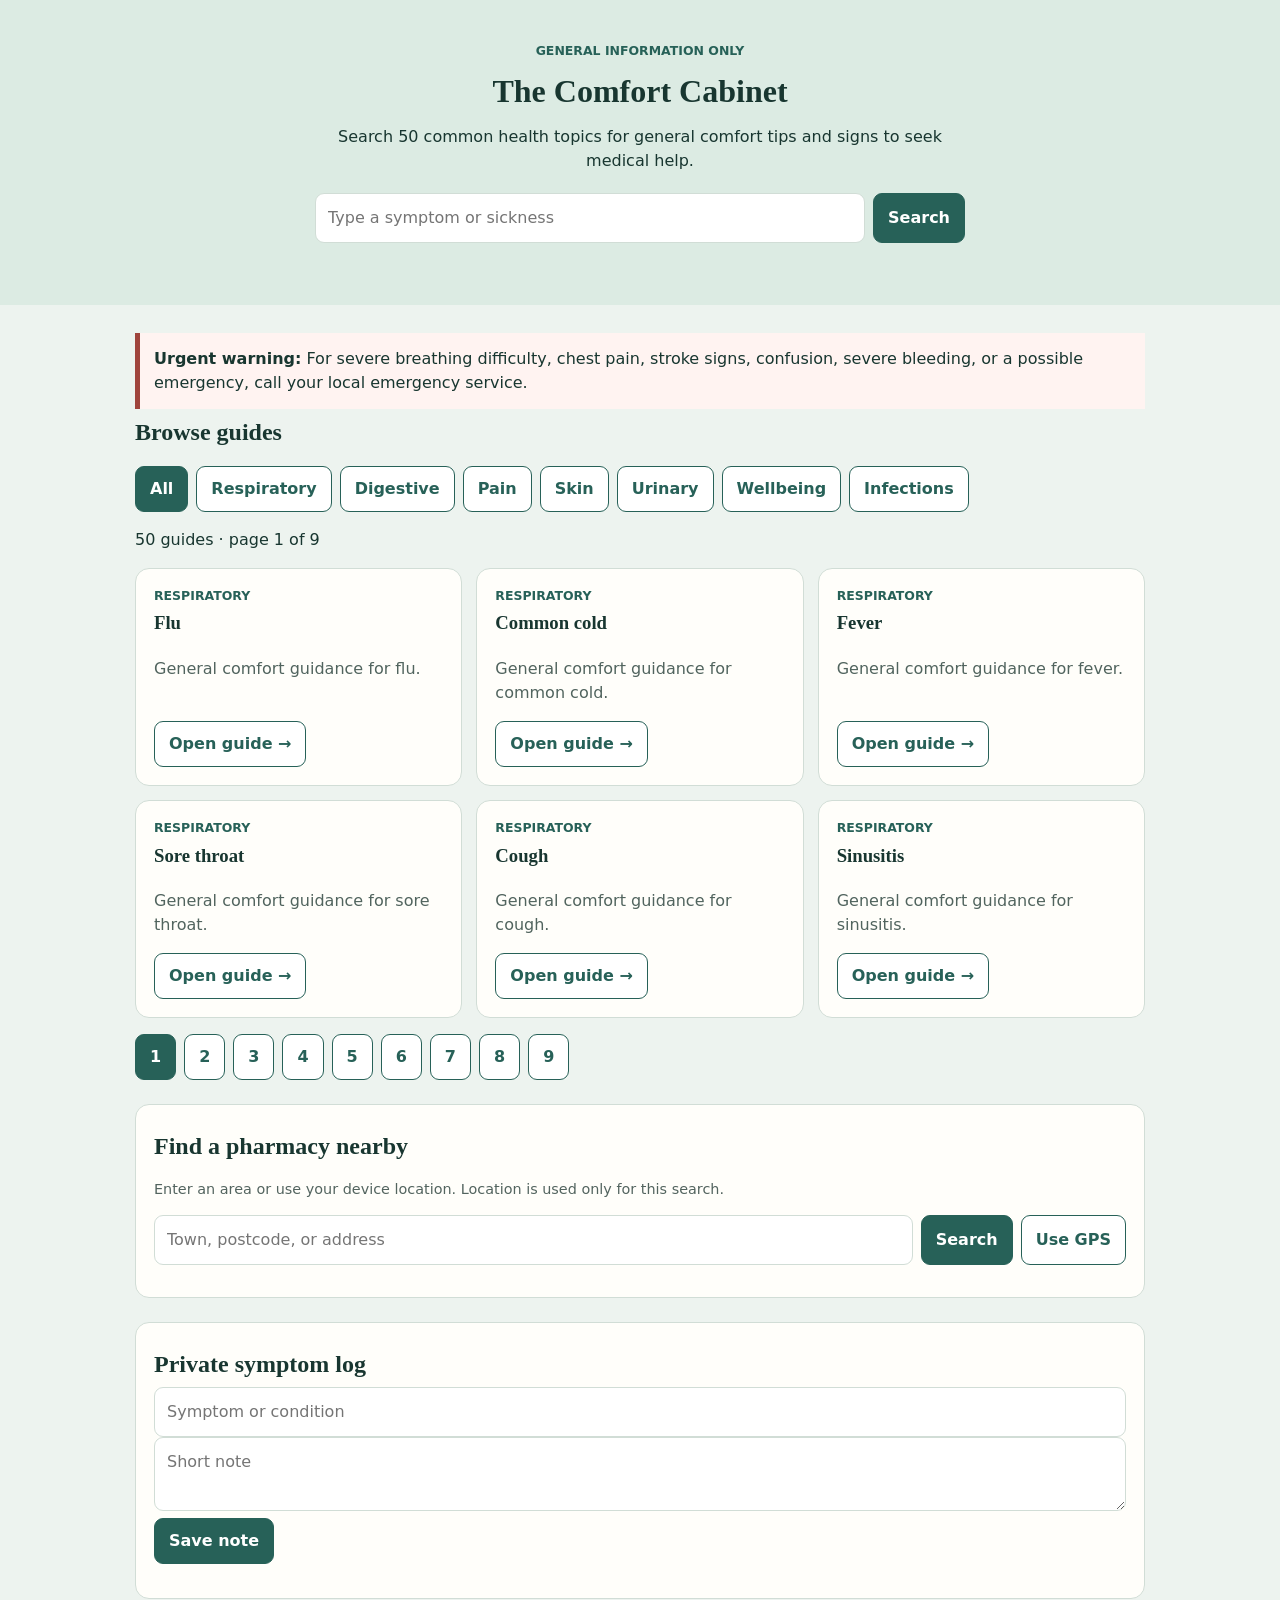
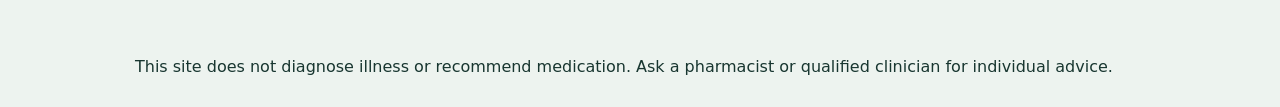
==== commit 11f20516: "Add files via upload" ====
--- a/index.html
+++ b/index.html
@@ -1,282 +1,12 @@
-<!doctype html>
-<html lang="en">
-<head>
-  <meta charset="utf-8">
-  <meta name="viewport" content="width=device-width,initial-scale=1">
-  <meta name="description" content="A simple, general-information symptom reference with searchable, paginated guides.">
-  <title>The Comfort Cabinet — Symptom Guide</title>
-  <style>
-    :root { --bg:#edf1ed; --paper:#fffef9; --ink:#1f2b27; --soft:#5e6a65; --teal:#275b55; --teal-dark:#173e39; --gold:#ac7525; --rose:#ad5046; --line:#d7dfd9; --shadow:0 10px 28px rgba(26,54,48,.08); }
-    * { box-sizing:border-box; }
-    html { scroll-behavior:smooth; }
-    body { margin:0; color:var(--ink); background:var(--bg); font:16px/1.55 system-ui,-apple-system,"Segoe UI",sans-serif; }
-    button,input,select,textarea { font:inherit; }
-    button { cursor:pointer; }
-    .hero { padding:52px 20px 36px; text-align:center; background:linear-gradient(150deg,#dfe9e3,#f8f5eb); border-bottom:1px solid var(--line); }
-    .eyebrow,.label { font:600 12px/1.2 ui-monospace,SFMono-Regular,Menlo,monospace; text-transform:uppercase; letter-spacing:.09em; color:var(--teal); }
-    h1,h2,h3 { font-family:Georgia,serif; color:var(--teal-dark); }
-    h1 { max-width:650px; margin:12px auto; font-size:clamp(2.2rem,5vw,3.8rem); line-height:1.05; }
-    .intro { max-width:620px; margin:0 auto 24px; color:var(--soft); }
-    .search-form { max-width:650px; display:flex; gap:10px; margin:auto; }
-    .search-form input { min-width:0; flex:1; border:1px solid #bfcac3; border-radius:12px; padding:14px 16px; background:white; outline-color:var(--teal); }
-    .primary,.search-form button { border:0; border-radius:12px; padding:14px 20px; color:white; background:var(--teal); font-weight:700; }
-    .primary:hover,.search-form button:hover { background:var(--teal-dark); }
-    .search-help { margin:10px 0 0; color:var(--soft); font-size:.86rem; }
-    main { max-width:1060px; margin:auto; padding:34px 20px 72px; }
-    .hidden { display:none !important; }
-    .toolbar { display:flex; justify-content:space-between; align-items:end; gap:16px; margin-bottom:18px; }
-    .toolbar h2 { margin:6px 0 0; font-size:1.6rem; }
-    .filters { display:flex; flex-wrap:wrap; gap:8px; }
-    .chip { padding:8px 12px; border:1px solid var(--line); border-radius:999px; color:var(--soft); background:var(--paper); }
-    .chip[aria-pressed="true"] { color:white; background:var(--teal); border-color:var(--teal); }
-    .result-note { margin:0 0 16px; color:var(--soft); }
-    .grid { display:grid; grid-template-columns:repeat(3,minmax(0,1fr)); gap:16px; }
-    .card { display:flex; flex-direction:column; min-height:225px; padding:20px; border:1px solid var(--line); border-radius:16px; background:var(--paper); box-shadow:var(--shadow); }
-    .card .category { margin:0 0 9px; font:600 11px/1.2 ui-monospace,SFMono-Regular,Menlo,monospace; text-transform:uppercase; letter-spacing:.08em; color:var(--accent,var(--teal)); }
-    .card h3 { margin:0 0 8px; font-size:1.35rem; }
-    .card p { margin:0; color:var(--soft); font-size:.93rem; }
-    .card-footer { display:flex; justify-content:space-between; align-items:center; gap:8px; margin-top:auto; padding-top:18px; }
-    .text-button { border:0; color:var(--teal); background:transparent; font-weight:700; padding:5px 0; }
-    .save { width:36px; height:36px; border:1px solid var(--line); border-radius:50%; background:white; color:var(--gold); font-size:1.1rem; }
-    .save[aria-pressed="true"] { background:#fff4d9; border-color:#ddb75e; }
-    .pagination { display:flex; align-items:center; justify-content:center; gap:6px; margin:30px 0; }
-    .pagination button { min-width:40px; height:40px; padding:0 10px; border:1px solid var(--line); border-radius:9px; background:var(--paper); color:var(--ink); }
-    .pagination button:hover:not(:disabled),.pagination button[aria-current="page"] { background:var(--teal); color:white; border-color:var(--teal); }
-    .pagination button:disabled { cursor:not-allowed; opacity:.45; }
-    .notice { padding:18px; border-radius:12px; border:1px solid #e1b3ad; background:#fff4f1; color:#80372f; }
-    .empty { padding:38px; text-align:center; border:1px dashed #b4c1ba; border-radius:16px; background:var(--paper); color:var(--soft); }
-    .detail-head { display:flex; align-items:start; justify-content:space-between; gap:16px; margin-bottom:18px; }
-    .back { border:0; padding:0; background:transparent; color:var(--teal); font-weight:700; }
-    .detail-title { margin:8px 0 0; font-size:clamp(2rem,5vw,3rem); }
-    .detail-grid { display:grid; grid-template-columns:1.55fr .8fr; gap:18px; }
-    .panel { padding:24px; border:1px solid var(--line); border-radius:16px; background:var(--paper); box-shadow:var(--shadow); }
-    .panel h2 { margin:0 0 12px; font-size:1.35rem; }
-    .steps { display:grid; gap:10px; padding:0; margin:0; list-style:none; }
-    .steps label { display:flex; gap:10px; align-items:start; padding:10px; border-radius:9px; background:#f4f7f3; }
-    .steps input { width:18px; height:18px; accent-color:var(--teal); }
-    .steps input:checked + span { color:var(--soft); text-decoration:line-through; }
-    .flags { border-left:5px solid var(--rose); }
-    .flags h2 { color:var(--rose); }
-    .flags li { margin:8px 0; }
-    .side-list { display:grid; gap:10px; }
-    .side-list div { padding:12px; border-radius:10px; background:#f4f7f3; }
-    .log-box { margin-top:28px; padding:22px; border:1px solid var(--line); border-radius:16px; background:#e2ebe5; }
-    .log-box h2 { margin:0 0 4px; font-size:1.4rem; }
-    .log-form { display:grid; grid-template-columns:1fr 1fr auto; gap:10px; margin-top:14px; }
-    .log-form input,.log-form textarea { width:100%; padding:10px 12px; border:1px solid #bfcac3; border-radius:9px; background:white; }
-    .log-form textarea { grid-column:1 / -1; min-height:70px; resize:vertical; }
-    .log-list { padding-left:20px; color:var(--soft); }
-    .finder { margin-top:28px; padding:24px; border:1px solid var(--line); border-radius:16px; background:var(--paper); box-shadow:var(--shadow); }
-    .finder h2 { margin:0 0 4px; font-size:1.4rem; }
-    .finder-form { display:grid; grid-template-columns:1fr auto auto; gap:10px; margin-top:14px; }
-    .finder-form input { min-width:0; padding:11px 12px; border:1px solid #bfcac3; border-radius:9px; }
-    .secondary { padding:11px 14px; border:1px solid var(--teal); border-radius:9px; color:var(--teal); background:white; font-weight:700; }
-    .secondary:hover { background:#edf5f1; }
-    .finder-status { min-height:1.5em; margin:12px 0 0; color:var(--soft); font-size:.92rem; }
-    .pharmacy-list { display:grid; grid-template-columns:repeat(2,minmax(0,1fr)); gap:12px; margin-top:14px; }
-    .pharmacy { padding:15px; border:1px solid var(--line); border-radius:12px; background:#f7faf7; }
-    .pharmacy h3 { margin:0 0 5px; font-size:1.05rem; }
-    .pharmacy p { margin:0 0 8px; color:var(--soft); font-size:.9rem; }
-    .pharmacy a { color:var(--teal); font-weight:700; font-size:.9rem; }
-    footer { max-width:1060px; margin:auto; padding:0 20px 44px; color:var(--soft); font-size:.88rem; }
-    @media (max-width:760px) { .grid { grid-template-columns:1fr; } .detail-grid { grid-template-columns:1fr; } .toolbar { align-items:start; flex-direction:column; } .search-form,.finder-form { flex-direction:column; display:flex; } .log-form { grid-template-columns:1fr; } .pharmacy-list { grid-template-columns:1fr; } }
-  </style>
-</head>
-<body>
-  <header class="hero">
-    <p class="eyebrow">General self-care reference</p>
-    <h1>The Comfort Cabinet</h1>
-    <p class="intro">Search common symptoms or conditions for general comfort steps and signs that mean you should seek professional care.</p>
-    <form class="search-form" id="search-form" role="search">
-      <input id="search" type="search" placeholder="Type a sickness or symptom — e.g. migraine" autocomplete="off" aria-label="Search symptoms and conditions">
-      <button type="submit">Search</button>
-    </form>
-    <p class="search-help">Press Enter to open a dedicated results page. Your search is also saved in the address bar.</p>
-  </header>
-
-  <main>
-    <section id="directory-view">
-      <div class="notice" role="note"><strong>Need urgent help?</strong> For severe trouble breathing, chest pain, a sudden severe headache, confusion, severe bleeding, or a possible emergency, contact your local emergency service now.</div>
-      <div class="toolbar">
-        <div><p class="label">Browse the cabinet</p><h2 id="view-title">All conditions</h2></div>
-        <div class="filters" id="filters" aria-label="Filter by category"></div>
-      </div>
-      <p class="result-note" id="result-note" aria-live="polite"></p>
-      <div class="grid" id="cards"></div>
-      <nav class="pagination" id="pagination" aria-label="Results pages"></nav>
-      <section class="finder" aria-labelledby="finder-title">
-        <p class="label">Find care nearby</p>
-        <h2 id="finder-title">Find a pharmacy near you</h2>
-        <p class="result-note">Enter a town, postcode, or address, or allow this page to use your current location. Your location is used for this search only and is never stored by this website.</p>
-        <form class="finder-form" id="finder-form">
-          <input id="place" placeholder="e.g. Kuala Lumpur or your postcode" aria-label="Town, postcode, or address">
-          <button class="primary" type="submit">Search area</button>
-          <button class="secondary" type="button" id="gps">Use my location</button>
-        </form>
-        <p class="finder-status" id="finder-status" role="status" aria-live="polite"></p>
-        <div class="pharmacy-list" id="pharmacy-list"></div>
-        <p class="search-help">Listings are supplied by OpenStreetMap volunteers. Check opening hours, stock, and services directly with the pharmacy before travelling.</p>
-      </section>
-      <section class="log-box" aria-labelledby="log-title">
-        <p class="label">Private on this device</p><h2 id="log-title">Quick symptom log</h2>
-        <p class="result-note">Save a short note before a health appointment. Entries stay only in this browser.</p>
-        <form class="log-form" id="log-form">
-          <input id="log-date" type="date" aria-label="Date">
-          <input id="log-symptom" placeholder="Symptom or condition" required aria-label="Symptom or condition">
-          <button class="primary" type="submit">Add note</button>
-          <textarea id="log-note" placeholder="What changed? Include timing, severity, or a possible trigger." aria-label="Symptom note"></textarea>
-        </form>
-        <ul class="log-list" id="log-list"></ul>
-      </section>
-    </section>
-
-    <section id="detail-view" class="hidden" aria-live="polite"></section>
-  </main>
-
-  <footer><strong>This website provides general information only, not medical advice.</strong> It is not a diagnosis or a substitute for care from a qualified clinician. Read medicine labels carefully and ask a pharmacist or clinician about medicines, pregnancy, children, allergies, or existing conditions.</footer>
-
-  <script>
-    const conditions = [
-      {name:'Flu',category:'Respiratory',tag:'Viral · body-wide',accent:'#275b55',summary:'Fever, aches, fatigue, and cough often come on quickly.',duration:'Often improves within about a week.',steps:['Rest as much as you can.','Sip water, broth, or electrolyte drinks regularly.','Use fever or pain medicine only as directed on its label.','Stay home and reduce close contact while unwell.'],flags:['Trouble breathing or chest pain.','Symptoms return worse after improving.','Higher-risk person: very young, older, pregnant, or chronic illness.']},
-      {name:'Common cold',category:'Respiratory',tag:'Viral · upper respiratory',accent:'#275b55',summary:'Runny nose, congestion, sore throat, and a mild cough.',duration:'Usually settles in 7–10 days.',steps:['Rest and drink fluids.','Use saline spray or rinse for congestion.','Try warm drinks or lozenges for throat comfort.','Run a humidifier if the air feels dry.'],flags:['Symptoms persist beyond 10 days.','High fever or significant facial pain.','Symptoms worsen after improving.']},
-      {name:'Sore throat',category:'Respiratory',tag:'Irritation · throat',accent:'#ac7525',summary:'Throat discomfort is common with viral infections and irritation.',duration:'Often eases within a few days.',steps:['Gargle warm salt water if safe for you.','Sip warm drinks and stay hydrated.','Use a lozenge if appropriate for your age.','Rest your voice.'],flags:['Trouble swallowing or breathing.','High fever or rash.','Lasts more than one week.']},
-      {name:'Cough',category:'Respiratory',tag:'Irritation · airway',accent:'#275b55',summary:'A cough can linger after a cold or be triggered by irritation.',duration:'May linger for 1–3 weeks after a cold.',steps:['Drink fluids to help thin mucus.','Try honey in warm water if age-appropriate (not for infants).','Use a humidifier at night.','Sleep slightly propped up.'],flags:['Coughing up blood.','Shortness of breath or wheezing.','Lasts longer than three weeks.']},
-      {name:'Seasonal allergies',category:'Allergy',tag:'Allergic · respiratory',accent:'#ad5046',summary:'Sneezing, itchy eyes, and a runny nose can follow exposure to pollen.',duration:'Symptoms often follow triggers or seasons.',steps:['Check pollen levels and limit exposure when high.','Rinse with saline if it helps you.','Shower after spending time outdoors.','Consider an antihistamine only as directed.'],flags:['Wheezing or trouble breathing.','Swelling of the face, lips, or throat.','Usual measures do not help.']},
-      {name:'Migraine',category:'Head & pain',tag:'Head pain · neurological',accent:'#ac7525',summary:'A severe headache that may include nausea and light sensitivity.',duration:'Episodes can last hours to about a day.',steps:['Rest in a dark, quiet room early.','Apply a cold compress to the head or neck.','Hydrate and have a light snack if tolerated.','Track possible triggers, sleep, and stress.'],flags:['Sudden “worst-ever” headache.','Fever, stiff neck, weakness, confusion, or vision loss.','Headaches are becoming more frequent or severe.']},
-      {name:'Tension headache',category:'Head & pain',tag:'Head pain · stress-related',accent:'#ac7525',summary:'A band-like ache that may be related to posture, stress, or eye strain.',duration:'Often eases within a few hours.',steps:['Take a screen and eye break.','Gently stretch your neck and shoulders.','Try a warm or cold compress.','Check that you have eaten and had fluids.'],flags:['Sudden severe headache.','Vision changes or confusion.','Occurs daily or is worsening.']},
-      {name:'Period cramps',category:'Head & pain',tag:'Menstrual · lower abdomen',accent:'#ad5046',summary:'Cramping around a period may affect the lower belly and back.',duration:'Often strongest on days one and two.',steps:['Use a heating pad or warm compress.','Try gentle movement or stretching.','Use pain medicine only as directed.','Rest and drink water.'],flags:['Pain regularly prevents everyday activities.','Bleeding is unusually heavy.','Suddenly much worse than usual.']},
-      {name:'Stomach upset',category:'Digestive',tag:'Digestive · general',accent:'#275b55',summary:'Nausea, cramps, or discomfort can have many causes.',duration:'Mild upset often eases within a day.',steps:['Sip clear fluids slowly.','Choose small, bland meals once tolerated.','Avoid greasy foods and alcohol for now.','Rest and note any food trigger.'],flags:['Cannot keep fluids down.','Severe or worsening abdominal pain.','Signs of dehydration.']},
-      {name:'Diarrhea',category:'Digestive',tag:'Digestive · general',accent:'#275b55',summary:'Loose stools can lead to fluid loss, especially in children and older adults.',duration:'Often settles within a few days.',steps:['Replace fluids regularly.','Choose bland foods when you feel ready.','Avoid caffeine, alcohol, and rich foods.','Wash hands frequently.'],flags:['Blood in stool or severe pain.','Signs of dehydration.','Lasts more than a few days.']},
-      {name:'Constipation',category:'Digestive',tag:'Digestive · general',accent:'#ac7525',summary:'Infrequent or difficult bowel movements can be uncomfortable.',duration:'May improve over several days with routine changes.',steps:['Drink water throughout the day.','Add fibre gradually.','Take a gentle walk if comfortable.','Do not ignore the urge to go.'],flags:['Severe pain or bloating.','Blood in stool.','No improvement after several days.']},
-      {name:'Heartburn',category:'Digestive',tag:'Digestive · burning',accent:'#ac7525',summary:'Burning discomfort after eating may be related to acid reflux.',duration:'Occasional episodes often settle within hours.',steps:['Stay upright after eating.','Choose smaller, less rich meals.','Avoid late meals if they trigger symptoms.','Prop your head up slightly at night.'],flags:['Chest pain with shortness of breath.','Trouble swallowing.','Symptoms happen more than twice weekly.']},
-      {name:'Food poisoning',category:'Digestive',tag:'Digestive · foodborne',accent:'#275b55',summary:'Vomiting or diarrhea can follow contaminated food, but other causes are possible.',duration:'Symptoms may pass within 24–48 hours.',steps:['Sip water or electrolyte drinks.','Rest and eat bland food as tolerated.','Avoid alcohol and greasy foods.','Wash hands carefully.'],flags:['High fever or bloody stool.','Signs of dehydration.','Symptoms last more than two days.']},
-      {name:'Pink eye',category:'Eyes & skin',tag:'Eye · irritation or infection',accent:'#ad5046',summary:'Redness and discharge need hygiene and, sometimes, clinician assessment.',duration:'Often clears within 7–10 days depending on cause.',steps:['Clean discharge gently with a clean damp cloth.','Wash hands and avoid touching eyes.','Do not share towels or cosmetics.','Avoid contact lenses until cleared.'],flags:['Eye pain or vision changes.','Strong light sensitivity.','No improvement after a week.']},
-      {name:'Minor rash',category:'Eyes & skin',tag:'Skin · irritation',accent:'#ad5046',summary:'Mild itchy or irritated skin can follow contact with an irritant.',duration:'Should improve after avoiding a trigger.',steps:['Stop using a possible new irritant.','Keep skin clean, cool, and dry.','Avoid scratching where possible.','Use fragrance-free moisturiser if it helps.'],flags:['Rash with breathing trouble or facial swelling.','Fever, blisters, or rapidly spreading redness.','Painful or infected-looking skin.']},
-      {name:'Back strain',category:'Muscles & joints',tag:'Muscle · lower back',accent:'#ac7525',summary:'A strain may follow lifting, a new activity, or awkward movement.',duration:'Many mild strains improve over days to weeks.',steps:['Keep gently moving as comfortable.','Try heat or cold, whichever helps.','Avoid heavy lifting for now.','Consider a gradual return to activity.'],flags:['Weakness, numbness, or bladder/bowel changes.','Pain after a major fall or injury.','Pain is severe or keeps worsening.']},
-      {name:'Sprain',category:'Muscles & joints',tag:'Joint · injury',accent:'#ac7525',summary:'A stretched or torn ligament can cause pain and swelling around a joint.',duration:'Recovery varies from days to weeks.',steps:['Rest the injured area from painful activity.','Use a wrapped cold pack briefly at a time.','Elevate when possible.','Return to activity gradually when comfortable.'],flags:['Joint looks deformed.','Cannot bear weight or use the limb.','Numbness, worsening swelling, or severe pain.']},
-      {name:'UTI symptoms',category:'Urinary',tag:'Urinary · possible infection',accent:'#ad5046',summary:'Burning or frequent urination needs medical assessment, especially with fever.',duration:'Symptoms may not resolve without treatment.',steps:['Drink water regularly.','Avoid holding urine.','Avoid caffeine or alcohol if they irritate symptoms.','Write down onset and symptoms for a clinician.'],flags:['Fever, back or side pain.','Blood in urine.','Pregnancy, male sex, or a child with symptoms.']}
-    ];
-    const additionalConditions = [
-      {name:'Sinusitis',category:'Respiratory',tag:'Sinus · pressure',accent:'#275b55',summary:'Facial pressure and congestion can follow a cold or allergies.',duration:'Many cases improve within 10 days.',steps:['Use saline spray or rinse if it is comfortable.','Apply a warm compress over the face.','Rest and drink fluids.','Sleep with your head slightly raised.'],flags:['Severe facial swelling or pain.','High fever.','Symptoms last beyond 10 days or worsen after improving.']},
-      {name:'Nasal congestion',category:'Respiratory',tag:'Nose · blockage',accent:'#275b55',summary:'A blocked nose may happen with a cold, allergies, or irritation.',duration:'Often improves as the trigger settles.',steps:['Use saline spray or rinse.','Drink fluids regularly.','Use a clean humidifier if the air is dry.','Avoid smoke and strong scents.'],flags:['Trouble breathing.','Severe facial pain or swelling.','Symptoms persist or keep returning.']},
-      {name:'Voice strain',category:'Respiratory',tag:'Throat · overuse',accent:'#ac7525',summary:'Hoarseness or a tired voice can follow heavy speaking, shouting, or illness.',duration:'Often improves after a few days of voice rest.',steps:['Rest your voice and avoid whispering.','Sip water throughout the day.','Use humidified air if helpful.','Avoid smoking and alcohol.'],flags:['Trouble breathing or swallowing.','A neck lump or coughing blood.','Hoarseness lasts longer than two weeks.']},
-      {name:'Nausea',category:'Digestive',tag:'Digestive · unsettled stomach',accent:'#275b55',summary:'Nausea can have many causes, including a virus, food, motion, or medicine.',duration:'Mild nausea often eases within hours or a day.',steps:['Sip clear liquids slowly.','Try small bland snacks when ready.','Sit upright and get fresh air.','Avoid rich food and strong smells.'],flags:['You cannot keep fluids down.','Severe abdominal pain.','You have signs of dehydration.']},
-      {name:'Vomiting',category:'Digestive',tag:'Digestive · fluid loss',accent:'#275b55',summary:'Vomiting can quickly cause dehydration, especially in children and older adults.',duration:'Short episodes may settle within a day.',steps:['Take tiny, frequent sips of fluid.','Rest your stomach before trying bland food.','Avoid alcohol and greasy foods.','Track how often vomiting occurs.'],flags:['Blood or green material in vomit.','Severe pain, severe headache, or stiff neck.','No fluids can stay down.']},
-      {name:'Bloating',category:'Digestive',tag:'Digestive · fullness',accent:'#ac7525',summary:'A swollen or full feeling may relate to food, gas, or changes in digestion.',duration:'Mild bloating often improves within a day.',steps:['Eat smaller meals slowly.','Try a gentle walk if comfortable.','Avoid fizzy drinks for now.','Keep a note of food triggers.'],flags:['Severe or worsening pain.','Persistent vomiting or fever.','Bloating is new and keeps returning.']},
-      {name:'Indigestion',category:'Digestive',tag:'Digestive · discomfort',accent:'#ac7525',summary:'Upper-belly discomfort after eating can feel like fullness, burning, or nausea.',duration:'Occasional symptoms often settle within hours.',steps:['Eat slowly and in smaller portions.','Stay upright after meals.','Avoid rich, spicy, or fatty foods for now.','Limit caffeine and alcohol.'],flags:['Pain spreads to the arm, jaw, or chest.','Vomiting blood or black stools.','Symptoms keep returning.']},
-      {name:'Gas pain',category:'Digestive',tag:'Digestive · cramping',accent:'#ac7525',summary:'Trapped gas can cause short-lived cramps or pressure.',duration:'Often eases as gas passes.',steps:['Walk gently if it feels comfortable.','Eat more slowly.','Avoid fizzy drinks for now.','Note foods that repeatedly cause symptoms.'],flags:['Severe, persistent, or localized pain.','A swollen hard abdomen or vomiting.','Blood in stool or unexplained weight loss.']},
-      {name:'Motion sickness',category:'Digestive',tag:'Digestive · travel-related',accent:'#275b55',summary:'Nausea or dizziness during travel can be triggered by movement.',duration:'Usually eases after travel stops.',steps:['Face forward and look at a stable point.','Get fresh air when possible.','Choose light meals before travel.','Take regular breaks on longer trips.'],flags:['Symptoms continue well after travel.','Severe headache, weakness, or fainting.','Vomiting causes dehydration.']},
-      {name:'Dizziness',category:'Head & pain',tag:'Balance · lightheadedness',accent:'#ac7525',summary:'Dizziness can have many causes, including dehydration, illness, or medicines.',duration:'Brief mild episodes may resolve with rest and fluids.',steps:['Sit or lie down until the feeling passes.','Stand up slowly and hold onto support.','Drink water if you may be dehydrated.','Avoid driving or climbing while dizzy.'],flags:['Fainting, chest pain, or breathing trouble.','New weakness, speech changes, or vision changes.','A severe or sudden headache.']},
-      {name:'Neck pain',category:'Head & pain',tag:'Muscle · neck',accent:'#ac7525',summary:'Neck discomfort often follows posture, sleep position, or muscle tension.',duration:'Minor strain often improves in days to weeks.',steps:['Move the neck gently within comfort.','Try heat or cold, whichever helps.','Take breaks from a fixed screen position.','Use a supportive pillow position.'],flags:['Pain after a major injury.','Weakness, numbness, or trouble walking.','Fever with a stiff neck or severe headache.']},
-      {name:'Toothache',category:'Head & pain',tag:'Mouth · tooth pain',accent:'#ad5046',summary:'Tooth pain needs dental assessment; self-care is only temporary comfort.',duration:'Arrange dental advice as soon as possible.',steps:['Rinse gently with warm water.','Floss carefully to remove trapped food.','Use a cold compress outside the cheek.','Use pain medicine only as directed.'],flags:['Face or jaw swelling.','Fever, trouble swallowing, or breathing.','Pain is severe or keeps worsening.']},
-      {name:'Mild fatigue',category:'Head & pain',tag:'Energy · tiredness',accent:'#ac7525',summary:'Tiredness can follow poor sleep, stress, illness, or changes in routine.',duration:'May improve with rest and regular routines.',steps:['Aim for a regular sleep and wake time.','Eat regular, nourishing meals.','Drink water through the day.','Plan gentle activity and rest breaks.'],flags:['Sudden severe tiredness with chest pain or breathing trouble.','New weakness, confusion, or fainting.','Fatigue persists or disrupts daily life.']},
-      {name:'Jaw discomfort',category:'Head & pain',tag:'Face · muscle tension',accent:'#ac7525',summary:'Jaw tightness may follow clenching, chewing, or dental problems.',duration:'Mild muscle tension may settle with rest.',steps:['Choose soft foods temporarily.','Avoid chewing gum.','Use a warm compress if it helps.','Notice if you clench during stress.'],flags:['Jaw pain with chest pressure or shortness of breath.','Face swelling or fever.','Difficulty opening the mouth or swallowing.']},
-      {name:'Dry eyes',category:'Eyes & skin',tag:'Eyes · irritation',accent:'#ad5046',summary:'Dry, gritty eyes can be worsened by screens, wind, or contact lenses.',duration:'Often improves after reducing irritation.',steps:['Take regular screen breaks.','Blink fully and often.','Avoid smoke and direct fan or air-conditioning flow.','Take a break from contact lenses if irritated.'],flags:['Eye pain, injury, or vision changes.','Strong light sensitivity.','Discharge or redness gets worse.']},
-      {name:'Dry skin',category:'Eyes & skin',tag:'Skin · dryness',accent:'#ac7525',summary:'Dry or itchy skin can be worse in dry weather or after irritating products.',duration:'May improve over days with gentle care.',steps:['Use fragrance-free moisturiser after bathing.','Keep showers short and lukewarm.','Use mild, fragrance-free cleanser.','Avoid scratching as much as possible.'],flags:['Open sores, infection signs, or severe pain.','Itching without a visible cause.','Self-care does not improve symptoms.']},
-      {name:'Sunburn',category:'Eyes & skin',tag:'Skin · sun exposure',accent:'#ad5046',summary:'Red, tender skin after sun exposure needs cooling and protection.',duration:'Mild sunburn often improves in several days.',steps:['Move out of the sun right away.','Cool the skin with a cool shower or compress.','Drink water regularly.','Wear loose, soft clothing.'],flags:['Blistering over a large area.','Fever, confusion, or signs of dehydration.','Sunburn in a very young child.']},
-      {name:'Insect bite',category:'Eyes & skin',tag:'Skin · bite or sting',accent:'#ad5046',summary:'A small bite can cause local itch, redness, or swelling.',duration:'Minor reactions often ease in a few days.',steps:['Wash gently with soap and water.','Use a cool compress.','Avoid scratching.','Remove a visible stinger carefully if present.'],flags:['Breathing trouble or face/lip swelling.','Rapidly spreading redness, pus, or fever.','A tick bite with a new expanding rash.']},
-      {name:'Cold sore',category:'Eyes & skin',tag:'Mouth · blister',accent:'#ad5046',summary:'Small blisters around the mouth can be contagious while active.',duration:'Often heals within 1–2 weeks.',steps:['Avoid touching or picking the sore.','Wash hands after touching the face.','Do not share lip products, drinks, or utensils.','Use a lip balm to reduce cracking.'],flags:['A sore near the eye.','Severe pain, spreading rash, or fever.','Frequent or unusually long-lasting outbreaks.']},
-      {name:'Minor cut or scrape',category:'Eyes & skin',tag:'Skin · wound',accent:'#ad5046',summary:'Small superficial wounds usually heal with cleaning and protection.',duration:'Often begins healing over several days.',steps:['Wash hands before touching the area.','Rinse the wound with clean running water.','Cover with a clean dressing if needed.','Change a dirty or wet dressing.'],flags:['Bleeding will not stop with firm pressure.','A deep, gaping, dirty, or animal bite wound.','Increasing redness, warmth, pus, or fever.']},
-      {name:'Muscle soreness',category:'Muscles & joints',tag:'Muscle · after activity',accent:'#ac7525',summary:'Soreness can happen after new or intense physical activity.',duration:'Often peaks after a day or two and eases over several days.',steps:['Take a light walk or gentle movement.','Rest from painful activity.','Try heat or cold, whichever helps.','Return to activity gradually.'],flags:['Severe swelling, weakness, or dark urine.','Pain after a major injury.','Pain does not improve or keeps worsening.']},
-      {name:'Knee pain',category:'Muscles & joints',tag:'Joint · knee',accent:'#ac7525',summary:'Knee pain can follow overuse, twisting, or a minor knock.',duration:'Minor pain may improve with reduced strain.',steps:['Avoid painful impact activity temporarily.','Use a wrapped cold pack briefly if swollen.','Elevate when resting.','Return to activity gradually.'],flags:['Cannot bear weight.','The knee is deformed, locked, or very swollen.','Redness and fever around the joint.']},
-      {name:'Wrist strain',category:'Muscles & joints',tag:'Joint · wrist',accent:'#ac7525',summary:'Wrist pain may follow repetitive work, lifting, or a minor twist.',duration:'Mild strain may ease in days to weeks.',steps:['Rest from the activity that aggravates it.','Use a wrapped cold pack briefly if swollen.','Keep the wrist in a neutral position.','Resume tasks gradually.'],flags:['Severe swelling, deformity, or numbness.','Pain after a fall onto the hand.','You cannot grip or move the wrist.']},
-      {name:'Foot pain',category:'Muscles & joints',tag:'Foot · overuse',accent:'#ac7525',summary:'Foot discomfort can follow standing, new shoes, or increased activity.',duration:'Mild overuse pain may improve with rest.',steps:['Rest from painful activity.','Wear supportive, comfortable shoes.','Use a cool pack briefly if swollen.','Increase walking gradually after improvement.'],flags:['You cannot bear weight.','A new deformity, numbness, or colour change.','Pain follows a major injury.']},
-      {name:'Ankle pain',category:'Muscles & joints',tag:'Joint · ankle',accent:'#ac7525',summary:'Ankle discomfort may follow a twist, overuse, or an ill-fitting shoe.',duration:'Minor sprains may improve over days to weeks.',steps:['Rest from painful activity.','Use a wrapped cold pack briefly.','Elevate when sitting or lying down.','Use supportive footwear.'],flags:['You cannot take four steps.','The ankle looks deformed.','Numbness or rapidly increasing swelling.']},
-      {name:'Shoulder strain',category:'Muscles & joints',tag:'Muscle · shoulder',accent:'#ac7525',summary:'Shoulder discomfort can follow lifting, reaching, or a new exercise.',duration:'Mild strain may improve with relative rest.',steps:['Avoid heavy lifting temporarily.','Move the shoulder gently within comfort.','Try heat or cold.','Adjust work or sleep posture if it aggravates pain.'],flags:['Pain after a fall or major injury.','Sudden weakness or inability to lift the arm.','Chest pain or breathing trouble.']},
-      {name:'Urinary discomfort',category:'Urinary',tag:'Urinary · irritation',accent:'#ad5046',summary:'Burning, urgency, or frequent urination can need a clinician assessment.',duration:'Seek advice promptly if symptoms are new or worsening.',steps:['Drink water regularly.','Do not hold urine for long periods.','Avoid scented washes or products that irritate you.','Write down symptoms and when they began.'],flags:['Fever, back pain, or vomiting.','Blood in urine.','Pregnancy, a child, or male urinary symptoms.']},
-      {name:'Trouble sleeping',category:'Wellbeing',tag:'Sleep · routine',accent:'#275b55',summary:'A short spell of poor sleep can follow stress, illness, travel, or routine changes.',duration:'May improve as a consistent routine returns.',steps:['Keep a regular wake time.','Reduce screens and bright light before bed.','Avoid caffeine late in the day.','Keep the bedroom quiet and comfortably cool.'],flags:['You are too sleepy to drive or work safely.','Sleep problems persist for weeks.','Low mood, panic, or thoughts of self-harm.']},
-      {name:'Stress',category:'Wellbeing',tag:'Wellbeing · pressure',accent:'#275b55',summary:'Stress can affect sleep, concentration, muscles, and digestion.',duration:'It may improve with support and manageable changes.',steps:['Name one manageable next task.','Take a short break for slow breathing or a walk.','Talk with someone you trust.','Protect regular meals and sleep where possible.'],flags:['You cannot cope with daily activities.','Panic, substance use, or severe low mood.','Thoughts of harming yourself or others.']},
-      {name:'Mild anxiety',category:'Wellbeing',tag:'Wellbeing · worry',accent:'#275b55',summary:'Worry can cause physical symptoms and make daily tasks feel harder.',duration:'It can improve with support and a regular routine.',steps:['Slow your breathing and relax your shoulders.','Limit caffeine if it worsens symptoms.','Write down worries and one practical next step.','Talk with a trusted person or health professional.'],flags:['Chest pain, fainting, or severe breathing trouble.','Panic feels unmanageable.','Thoughts of self-harm or feeling unsafe.']},
-      {name:'Low mood',category:'Wellbeing',tag:'Wellbeing · mood',accent:'#275b55',summary:'Feeling low can be temporary but deserves attention when it persists.',duration:'Support is important if symptoms last or affect daily life.',steps:['Keep a simple routine for meals, sleep, and movement.','Stay connected with someone you trust.','Choose one small activity you usually value.','Avoid using alcohol or drugs to cope.'],flags:['Thoughts of self-harm or suicide.','You feel unsafe or cannot care for yourself.','Symptoms persist or worsen.']},
-      {name:'Mild dehydration',category:'Wellbeing',tag:'Fluids · low intake',accent:'#275b55',summary:'Thirst, dark urine, dry mouth, or lightheadedness can suggest low fluid intake.',duration:'May improve after steady fluid replacement.',steps:['Sip water regularly.','Use an oral rehydration drink if appropriate.','Rest in a cool area.','Avoid alcohol until recovered.'],flags:['Fainting, confusion, or severe weakness.','Very little urine or inability to drink.','A child, older adult, or chronic condition makes symptoms concerning.']}
-    ];
-    conditions.push(...additionalConditions);
-    const PER_PAGE = 6;
-    const $ = s => document.querySelector(s);
-    const cards = $('#cards'), pagination = $('#pagination'), directory = $('#directory-view'), detail = $('#detail-view');
-    let activeCategory = 'All';
-    const saved = new Set(JSON.parse(localStorage.getItem('comfort-saved') || '[]'));
-    const categoryTips = {
-      'Respiratory':['Check your temperature if you feel feverish and record changes.','Avoid smoke, vaping, and strong scents while symptoms are active.','Choose simple nourishing food as your appetite returns.','Wash hands often and avoid sharing cups or utensils.'],
-      'Allergy':['Keep a note of likely triggers such as pollen, pets, or products.','Change clothes and shower after a high-pollen outdoor day.','Use a cool, clean compress for itchy eyes.','Ask a pharmacist which non-prescription option is suitable for you.'],
-      'Head & pain':['Take a quiet screen break and lower bright lights.','Have regular small meals if missing meals is a trigger.','Note your sleep, stress, timing, and symptoms.','Avoid alcohol while you are unwell or using pain medicines.'],
-      'Digestive':['Eat slowly and stop before you feel overly full.','Keep a short note of foods or drinks that make symptoms worse.','Avoid alcohol until you are feeling well.','Contact a pharmacist before using medicines if you have other conditions.'],
-      'Eyes & skin':['Use clean hands and clean towels around the affected area.','Avoid trying new cosmetics, lotions, or contact products until better.','Take a clear photo if changes need to be tracked.','Do not share towels, makeup, or eye products.'],
-      'Muscles & joints':['Move within a comfortable range instead of staying still all day.','Use supportive footwear and avoid uneven ground while recovering.','Avoid increasing activity until pain and swelling are improving.','Write down how the injury happened in case you need an assessment.'],
-      'Urinary':['Note when symptoms started and whether they are changing.','Avoid products that irritate you, such as scented washes.','Avoid alcohol until symptoms are assessed.','Seek prompt clinical advice instead of relying on self-treatment alone.'],
-      'Wellbeing':['Keep a simple note of when symptoms began and what makes them better or worse.','Maintain regular meals and fluids where possible.','Avoid alcohol and recreational drugs while you are feeling unwell.','Ask a trusted person or health professional for support if symptoms are persistent.']
-    };
-
-    function slug(name) { return name.toLowerCase().replace(/[^a-z0-9]+/g,'-').replace(/(^-|-$)/g,''); }
-    function clean(s) { return s.replace(/[&<>"]/g, c => ({'&':'&amp;','<':'&lt;','>':'&gt;','"':'&quot;'}[c])); }
-    function getState() { const p = new URLSearchParams(location.hash.slice(1)); return {view:p.get('view') || 'directory', q:p.get('q') || '', page:Math.max(1,Number(p.get('page')) || 1), item:p.get('item')}; }
-    function setRoute(values) { const p = new URLSearchParams(); Object.entries(values).forEach(([k,v]) => { if(v) p.set(k,v); }); location.hash = p.toString(); }
-    function filtered(q) { const term = q.trim().toLowerCase(); return conditions.filter(c => (activeCategory === 'All' || c.category === activeCategory) && (!term || (c.name+' '+c.category+' '+c.tag+' '+c.summary).toLowerCase().includes(term))); }
-    function tipsFor(c) { return [...c.steps, ...(categoryTips[c.category] || [])].slice(0,8); }
-
-    function renderFilters() { const cats = ['All', ...new Set(conditions.map(c => c.category))]; $('#filters').innerHTML = cats.map(cat => `<button class="chip" aria-pressed="${cat===activeCategory}" data-category="${clean(cat)}">${clean(cat)}</button>`).join(''); }
-    function renderDirectory() {
-      const {q,page} = getState(); const list = filtered(q); const pages = Math.max(1,Math.ceil(list.length/PER_PAGE)); const safePage = Math.min(page,pages); const slice = list.slice((safePage-1)*PER_PAGE,safePage*PER_PAGE);
-      directory.classList.remove('hidden'); detail.classList.add('hidden');
-      $('#search').value = q; $('#view-title').textContent = q ? `Results for “${q}”` : activeCategory === 'All' ? 'All conditions' : activeCategory;
-      $('#result-note').textContent = list.length ? `${list.length} guide${list.length===1?'':'s'} found · Page ${safePage} of ${pages}` : 'No guides found.';
-      cards.innerHTML = slice.length ? slice.map(c => `<article class="card" style="--accent:${c.accent}"><p class="category">${clean(c.category)} · ${clean(c.tag)}</p><h3>${clean(c.name)}</h3><p>${clean(c.summary)}</p><div class="card-footer"><button class="text-button" data-open="${slug(c.name)}">Open guide →</button><button class="save" data-save="${slug(c.name)}" aria-label="Save ${clean(c.name)}" aria-pressed="${saved.has(slug(c.name))}">${saved.has(slug(c.name))?'★':'☆'}</button></div></article>`).join('') : '<div class="empty">Try another word, clear the search, or choose a different category.</div>';
-      pagination.innerHTML = list.length > PER_PAGE ? `<button data-page="${safePage-1}" ${safePage===1?'disabled':''}>←</button>${Array.from({length:pages},(_,i)=>`<button data-page="${i+1}" ${i+1===safePage?'aria-current="page"':''}>${i+1}</button>`).join('')}<button data-page="${safePage+1}" ${safePage===pages?'disabled':''}>→</button>` : '';
-      renderFilters();
-    }
-    function renderDetail(item) {
-      const c = conditions.find(x => slug(x.name) === item); if (!c) return setRoute({view:'directory'});
-      directory.classList.add('hidden'); detail.classList.remove('hidden');
-      detail.innerHTML = `<button class="back" id="back">← Back to results</button><div class="detail-head"><div><p class="label">${clean(c.category)} · ${clean(c.tag)}</p><h1 class="detail-title">${clean(c.name)}</h1><p class="intro" style="margin:0">${clean(c.summary)}</p></div><button class="save" data-save="${slug(c.name)}" aria-label="Save ${clean(c.name)}" aria-pressed="${saved.has(slug(c.name))}">${saved.has(slug(c.name))?'★':'☆'}</button></div><div class="detail-grid"><div class="panel"><h2>Eight comfort tips</h2><p class="result-note">Check off steps as you complete them. Your progress stays on this device.</p><ul class="steps">${tipsFor(c).map((step,i)=>`<li><label><input type="checkbox" data-step="${slug(c.name)}-${i}" ${localStorage.getItem('comfort-step-'+slug(c.name)+'-'+i)==='true'?'checked':''}><span>${clean(step)}</span></label></li>`).join('')}</ul></div><aside class="side-list"><div><strong>Typical course</strong><br><span>${clean(c.duration)}</span></div><div><strong>Saved guides</strong><br><span>${saved.size} condition${saved.size===1?'':'s'} saved</span></div><div><strong>Practical next step</strong><br><span>Record changes in the symptom log below.</span></div></aside></div><div class="panel flags" style="margin-top:18px"><h2>Get urgent medical advice if you notice</h2><ul>${c.flags.map(f=>`<li>${clean(f)}</li>`).join('')}</ul></div>`;
-      detail.scrollIntoView({behavior:'smooth',block:'start'});
-    }
-    function route() { const s=getState(); s.view==='detail' ? renderDetail(s.item) : renderDirectory(); }
-    function saveItem(item) { saved.has(item) ? saved.delete(item) : saved.add(item); localStorage.setItem('comfort-saved',JSON.stringify([...saved])); route(); }
-    function renderLog() { const log = JSON.parse(localStorage.getItem('comfort-log') || '[]'); $('#log-list').innerHTML = log.length ? log.map(e=>`<li><strong>${clean(e.date || 'Undated')} — ${clean(e.symptom)}</strong>${e.note ? `: ${clean(e.note)}` : ''}</li>`).join('') : '<li>No notes yet.</li>'; }
-    function distanceKm(lat1,lon1,lat2,lon2) { const r=6371, dLat=(lat2-lat1)*Math.PI/180, dLon=(lon2-lon1)*Math.PI/180, a=Math.sin(dLat/2)**2+Math.cos(lat1*Math.PI/180)*Math.cos(lat2*Math.PI/180)*Math.sin(dLon/2)**2; return 2*r*Math.asin(Math.sqrt(a)); }
-    function renderPharmacies(items,lat,lon) { const list=$('#pharmacy-list'); if(!items.length) { list.innerHTML='<div class="empty">No pharmacies were listed within 5 km. Try a nearby town or a different postcode.</div>'; return; } list.innerHTML=items.sort((a,b)=>distanceKm(lat,lon,a.lat,a.lon)-distanceKm(lat,lon,b.lat,b.lon)).slice(0,8).map(p=>{ const t=p.tags||{}, name=t.name||'Pharmacy', address=[t['addr:housenumber'],t['addr:street'],t['addr:city']].filter(Boolean).join(' ') || 'Address not listed'; const km=distanceKm(lat,lon,p.lat,p.lon).toFixed(1); return `<article class="pharmacy"><h3>${clean(name)}</h3><p>${clean(address)} · ${km} km away</p><a target="_blank" rel="noopener" href="https://www.openstreetmap.org/?mlat=${p.lat}&mlon=${p.lon}#map=18/${p.lat}/${p.lon}">Open map →</a></article>`; }).join(''); }
-    async function getOverpassData(query) {
-      // The interpreter expects the query under its "data" form field. The original
-      // request sent raw text, which is why the public service rejected it.
-      const endpoints=['https://overpass-api.de/api/interpreter','https://overpass.private.coffee/api/interpreter'];
-      let lastError;
-      for (const endpoint of endpoints) {
-        try {
-          const controller=new AbortController();
-          const timer=setTimeout(()=>controller.abort(),18000);
-          const response=await fetch(endpoint,{method:'POST',body:'data='+encodeURIComponent(query),signal:controller.signal});
-          clearTimeout(timer);
-          if(!response.ok) throw new Error(`HTTP ${response.status}`);
-          const data=await response.json();
-          if(!Array.isArray(data.elements)) throw new Error('Invalid results');
-          return data;
-        } catch(error) { lastError=error; }
-      }
-      throw lastError || new Error('No Overpass server available');
-    }
-    async function findPharmacies(lat,lon,label) {
-      const status=$('#finder-status'), list=$('#pharmacy-list');
-      status.textContent=`Finding pharmacies near ${label}…`; list.innerHTML='';
-      try {
-        const query=`[out:json][timeout:20];(nwr["amenity"="pharmacy"](around:5000,${lat},${lon}););out center tags;`;
-        const data=await getOverpassData(query);
-        const items=data.elements.map(p=>({ ...p, lat:p.lat ?? p.center?.lat, lon:p.lon ?? p.center?.lon })).filter(p=>Number.isFinite(p.lat)&&Number.isFinite(p.lon));
-        renderPharmacies(items,lat,lon);
-        status.textContent=`Showing up to 8 pharmacies within 5 km of ${label}.`;
-      } catch {
-        const map=`https://www.openstreetmap.org/#map=14/${lat}/${lon}`;
-        list.innerHTML=`<div class="empty"><strong>Live pharmacy listings are temporarily busy.</strong><br>Use the map link below to search this area directly.<br><br><a class="primary" target="_blank" rel="noopener" href="${map}">Open map near ${clean(label)} →</a></div>`;
-        status.textContent='The live listing could not load, but the map search is ready.';
-      }
-    }
-
-    $('#search-form').addEventListener('submit', e => { e.preventDefault(); activeCategory='All'; setRoute({view:'directory',q:$('#search').value.trim(),page:1}); });
-    document.addEventListener('click', e => { const cat=e.target.dataset.category, page=e.target.dataset.page, open=e.target.dataset.open, save=e.target.dataset.save; if(cat){activeCategory=cat; const s=getState(); setRoute({view:'directory',q:s.q,page:1});} if(page){const s=getState();setRoute({view:'directory',q:s.q,page});} if(open)setRoute({view:'detail',item:open}); if(save)saveItem(save); if(e.target.id==='back'){const s=getState();setRoute({view:'directory',q:s.q,page:1});} });
-    document.addEventListener('change', e => { if(e.target.matches('[data-step]')) localStorage.setItem('comfort-step-'+e.target.dataset.step,e.target.checked); });
-    $('#log-date').value = new Date().toISOString().slice(0,10); $('#log-form').addEventListener('submit',e=>{e.preventDefault(); const log=JSON.parse(localStorage.getItem('comfort-log')||'[]'); log.unshift({date:$('#log-date').value,symptom:$('#log-symptom').value.trim(),note:$('#log-note').value.trim()}); localStorage.setItem('comfort-log',JSON.stringify(log.slice(0,12))); e.target.reset(); $('#log-date').value=new Date().toISOString().slice(0,10); renderLog();});
-    $('#finder-form').addEventListener('submit',async e=>{e.preventDefault(); const place=$('#place').value.trim(), status=$('#finder-status'); if(!place) { status.textContent='Enter a town, postcode, or address first.'; return; } status.textContent='Finding that location…'; $('#pharmacy-list').innerHTML=''; try { const response=await fetch('https://nominatim.openstreetmap.org/search?format=jsonv2&limit=1&q='+encodeURIComponent(place)); const results=await response.json(); if(!results.length) throw new Error('not found'); findPharmacies(Number(results[0].lat),Number(results[0].lon),results[0].display_name); } catch { status.textContent='That location could not be found. Try a town, postcode, or a more specific address.'; } });
-    $('#gps').addEventListener('click',()=>{ const status=$('#finder-status'); if(!navigator.geolocation) { status.textContent='This browser does not support location access. Enter a town or postcode instead.'; return; } status.textContent='Requesting your location…'; navigator.geolocation.getCurrentPosition(pos=>findPharmacies(pos.coords.latitude,pos.coords.longitude,'your current location'),()=>{status.textContent='Location access was unavailable. Enter a town or postcode instead.';},{enableHighAccuracy:false,timeout:10000,maximumAge:300000}); });
-    addEventListener('hashchange',route); renderLog(); route();
-  </script>
-</body>
-</html>
+<!doctype html><html lang="en"><meta charset="utf-8"><meta name="viewport" content="width=device-width,initial-scale=1"><title>Comfort Cabinet</title><style>
+:root{--ink:#183630;--teal:#276158;--bg:#edf3ef;--paper:#fffefa;--line:#d1ddd6;--red:#9f443c}*{box-sizing:border-box}body{margin:0;background:var(--bg);color:var(--ink);font:16px/1.5 system-ui,sans-serif}header{padding:42px 20px;text-align:center;background:#dcebe3}h1,h2,h3{font-family:Georgia,serif;margin:.2em 0}header p{max-width:620px;margin:10px auto}form.search{display:flex;gap:8px;max-width:650px;margin:20px auto}input,textarea,button{font:inherit}input,textarea{width:100%;padding:12px;border:1px solid var(--line);border-radius:9px}button{cursor:pointer;border:1px solid var(--teal);border-radius:9px;padding:10px 14px;background:#fff;color:var(--teal);font-weight:700}.primary,.chip.active,.pages button.active{background:var(--teal);color:#fff}main,footer{max-width:1050px;margin:auto;padding:28px 20px}.alert{padding:14px;border-left:5px solid var(--red);background:#fff3f1}.filters,.pages{display:flex;gap:8px;flex-wrap:wrap;margin:16px 0}.cards{display:grid;grid-template-columns:repeat(3,1fr);gap:14px}.card,.panel{background:var(--paper);border:1px solid var(--line);border-radius:14px;padding:18px}.card{min-height:210px;display:flex;flex-direction:column}.tag{font-size:.78rem;color:var(--teal);font-weight:bold;text-transform:uppercase}.card p{color:#51645e}.card button{margin-top:auto;align-self:start}.hidden{display:none}.steps{padding-left:24px}.steps li{margin:10px 0}.back{margin-bottom:14px}.finder,.log{margin-top:24px}.finder form{display:grid;grid-template-columns:1fr auto auto;gap:8px}.results{display:grid;grid-template-columns:repeat(2,1fr);gap:10px;margin-top:12px}.result{background:#f3f8f4;padding:12px;border-radius:10px;border:1px solid var(--line)}.small{color:#53645f;font-size:.9rem}@media(max-width:700px){.cards,.results{grid-template-columns:1fr}.finder form,form.search{display:flex;flex-direction:column}}
+</style><body><header><div class="tag">General information only</div><h1>The Comfort Cabinet</h1><p>Search 50 common health topics for general comfort tips and signs to seek medical help.</p><form class="search" id="searchForm"><input id="q" placeholder="Type a symptom or sickness"><button class="primary">Search</button></form></header><main><div id="directory"><div class="alert"><b>Urgent warning:</b> For severe breathing difficulty, chest pain, stroke signs, confusion, severe bleeding, or a possible emergency, call your local emergency service.</div><h2>Browse guides</h2><div class="filters" id="filters"></div><p id="count"></p><div class="cards" id="cards"></div><nav class="pages" id="pages"></nav><section class="finder panel"><h2>Find a pharmacy nearby</h2><p class="small">Enter an area or use your device location. Location is used only for this search.</p><form id="pharmacyForm"><input id="place" placeholder="Town, postcode, or address"><button class="primary">Search</button><button type="button" id="gps">Use GPS</button></form><p id="pharmacyStatus" class="small"></p><div class="results" id="pharmacyResults"></div></section><section class="log panel"><h2>Private symptom log</h2><form id="logForm"><input id="symptom" placeholder="Symptom or condition" required><textarea id="note" placeholder="Short note"></textarea><button class="primary">Save note</button></form><ul id="logList"></ul></section></div><section id="detail" class="hidden"></section></main><footer>This site does not diagnose illness or recommend medication. Ask a pharmacist or qualified clinician for individual advice.</footer><script>
+const groups={Respiratory:['Flu','Common cold','Fever','Sore throat','Cough','Sinusitis','Nasal congestion','Seasonal allergies'],Digestive:['Stomach upset','Food poisoning','Diarrhea','Constipation','Nausea','Vomiting','Heartburn','Bloating'],Pain:['Migraine','Tension headache','Period cramps','Back strain','Neck strain','Muscle cramps','Sprain','Wrist sprain'],Skin:['Pink eye','Minor rash','Dry eyes','Stye','Sunburn','Minor burn','Minor cut or scrape','Insect bite','Cold sore','Athlete’s foot','Dry skin','Ingrown toenail'],Urinary:['UTI symptoms','Urinary discomfort'],Wellbeing:['Dehydration','Heat exhaustion','Dizziness','Fatigue','Sleep difficulties','Stress symptoms','Anxiety symptoms','Low mood'],Infections:['Hand, foot and mouth disease','Chickenpox','Earache','Mouth ulcer']};
+const categoryTips={Respiratory:['Rest and drink fluids regularly.','Avoid smoke and strong scents.','Use warm drinks or saline if they help.','Track fever and symptom changes.','Choose simple nourishing food.','Wash hands and avoid sharing cups.','Get extra sleep where possible.','Ask a pharmacist before using medicines.'],Digestive:['Take small sips of fluid.','Choose bland food when ready.','Avoid alcohol and greasy food.','Rest and track possible triggers.','Eat smaller portions slowly.','Wash hands often.','Avoid caffeine if it worsens symptoms.','Ask a pharmacist before using medicines.'],Pain:['Rest the painful area.','Try gentle movement if comfortable.','Use heat or cold, whichever helps.','Drink water and eat regularly.','Take screen breaks if needed.','Avoid overexertion.','Record timing and triggers.','Use pain medicine only as directed.'],Skin:['Keep the area clean and dry.','Wash hands before touching it.','Avoid scratching or squeezing.','Avoid irritating new products.','Use a cool compress if helpful.','Do not share towels or cosmetics.','Take a photo to track changes.','Ask a pharmacist about suitable care.'],Urinary:['Drink water regularly.','Avoid holding urine.','Avoid scented products that irritate.','Record when symptoms began.','Avoid alcohol for now.','Rest as needed.','Seek prompt assessment if symptoms worsen.','Ask a pharmacist or clinician for advice.'],Wellbeing:['Rest in a calm, safe place.','Drink fluids regularly.','Eat regular simple meals.','Record when symptoms began.','Avoid alcohol or drugs.','Talk to someone you trust.','Avoid driving if dizzy or very tired.','Seek professional support if persistent.'],Infections:['Rest and drink fluids.','Wash hands regularly.','Avoid sharing food, cups, or towels.','Choose soft foods if sore.','Track fever and changes.','Keep nails short to avoid skin damage.','Ask a pharmacist before medicines.','Stay home while feverish or very unwell.']};
+const conditions=Object.entries(groups).flatMap(([category,names])=>names.map(name=>({name,category,tips:categoryTips[category],summary:`General comfort guidance for ${name.toLowerCase()}.`,flags:['Symptoms are severe, sudden, or getting worse.','You have trouble breathing, chest pain, fainting, confusion, or severe pain.','Symptoms persist, recur often, or you are worried.']})));const per=6;let filter='All';const $=s=>document.querySelector(s);const esc=s=>String(s).replace(/[&<>"']/g,c=>({'&':'&amp;','<':'&lt;','>':'&gt;','"':'&#39;'}[c]));
+function state(){let p=new URLSearchParams(location.hash.slice(1));return{q:p.get('q')||'',page:+p.get('page')||1,item:p.get('item')}}function go(v){let p=new URLSearchParams();Object.entries(v).forEach(([k,x])=>x&&p.set(k,x));let n=p.toString();if(location.hash.slice(1)===n)render();else location.hash=n}function list(){let s=state(),term=s.q.toLowerCase();return conditions.filter(c=>(filter==='All'||c.category===filter)&&(!term||(c.name+c.category).toLowerCase().includes(term)))}
+function render(){let s=state();if(s.item)return detail(s.item);$('#directory').classList.remove('hidden');$('#detail').classList.add('hidden');$('#q').value=s.q;let a=list(),pages=Math.max(1,Math.ceil(a.length/per)),page=Math.min(s.page,pages),shown=a.slice((page-1)*per,page*per);$('#filters').innerHTML=['All',...Object.keys(groups)].map(x=>`<button class="chip ${x===filter?'active':''}" data-filter="${x}">${x}</button>`).join('');$('#count').textContent=`${a.length} guide${a.length===1?'':'s'} · page ${page} of ${pages}`;$('#cards').innerHTML=shown.map(c=>`<article class="card"><div class="tag">${c.category}</div><h3>${c.name}</h3><p>${c.summary}</p><button data-open="${esc(c.name)}">Open guide →</button></article>`).join('')||'<p>No matches. Try another search.</p>';$('#pages').innerHTML=Array.from({length:pages},(_,i)=>`<button class="${page===i+1?'active':''}" data-page="${i+1}">${i+1}</button>`).join('');renderLog()}
+function detail(name){let c=conditions.find(x=>x.name===name);if(!c)return go({});$('#directory').classList.add('hidden');let el=$('#detail');el.classList.remove('hidden');el.innerHTML=`<button class="back" id="back">← Back to guides</button><div class="panel"><div class="tag">${c.category}</div><h1>${c.name}</h1><p>${c.summary}</p><h2>Eight comfort tips</h2><ol class="steps">${c.tips.map((t,i)=>`<li><label><input type="checkbox" data-check="${esc(name)}-${i}"> ${t}</label></li>`).join('')}</ol><h2>Get medical advice if</h2><ul>${c.flags.map(x=>`<li>${x}</li>`).join('')}</ul></div>`}
+$('#searchForm').onsubmit=e=>{e.preventDefault();filter='All';go({q:$('#q').value.trim(),page:1})};document.onclick=e=>{let f=e.target.dataset.filter,p=e.target.dataset.page,o=e.target.dataset.open;if(f){filter=f;go({q:state().q,page:1})}if(p)go({q:state().q,page:p});if(o)go({item:o});if(e.target.id==='back')go({q:state().q,page:1})};addEventListener('hashchange',render);
+async function nearby(lat,lon,label){$('#pharmacyStatus').textContent='Finding pharmacies near '+label+'…';let q=`[out:json];nwr[amenity=pharmacy](around:5000,${lat},${lon});out center tags;`;for(let u of ['https://overpass-api.de/api/interpreter','https://overpass.private.coffee/api/interpreter'])try{let r=await fetch(u,{method:'POST',body:'data='+encodeURIComponent(q)});if(!r.ok)throw 0;let d=await r.json();let x=d.elements.slice(0,8);$('#pharmacyResults').innerHTML=x.map(a=>`<div class="result"><b>${esc(a.tags?.name||'Pharmacy')}</b><br><a target="_blank" href="https://www.openstreetmap.org/?mlat=${a.lat||a.center.lat}&mlon=${a.lon||a.center.lon}">Open map →</a></div>`).join('')||'No listings found nearby.';$('#pharmacyStatus').textContent='Nearby pharmacy listings:';return}catch(e){}$('#pharmacyStatus').innerHTML=`Live listings are busy. <a target="_blank" href="https://www.openstreetmap.org/#map=14/${lat}/${lon}">Open a map near ${esc(label)} →</a>`}$('#pharmacyForm').onsubmit=async e=>{e.preventDefault();let p=$('#place').value.trim();if(!p)return $('#pharmacyStatus').textContent='Enter a location first.';let r=await fetch('https://nominatim.openstreetmap.org/search?format=jsonv2&limit=1&q='+encodeURIComponent(p));let d=await r.json();if(d[0])nearby(d[0].lat,d[0].lon,p);else $('#pharmacyStatus').textContent='Location not found.'};$('#gps').onclick=()=>navigator.geolocation?navigator.geolocation.getCurrentPosition(x=>nearby(x.coords.latitude,x.coords.longitude,'your location'),()=>$('#pharmacyStatus').textContent='GPS unavailable; enter a location instead.'):$('#pharmacyStatus').textContent='GPS unavailable.';function renderLog(){let a=JSON.parse(localStorage.log||'[]');$('#logList').innerHTML=a.map(x=>`<li><b>${esc(x.s)}</b>: ${esc(x.n)}</li>`).join('')}$('#logForm').onsubmit=e=>{e.preventDefault();let a=JSON.parse(localStorage.log||'[]');a.unshift({s:$('#symptom').value,n:$('#note').value});localStorage.log=JSON.stringify(a.slice(0,12));e.target.reset();renderLog()};render();
+</script></body></html>
